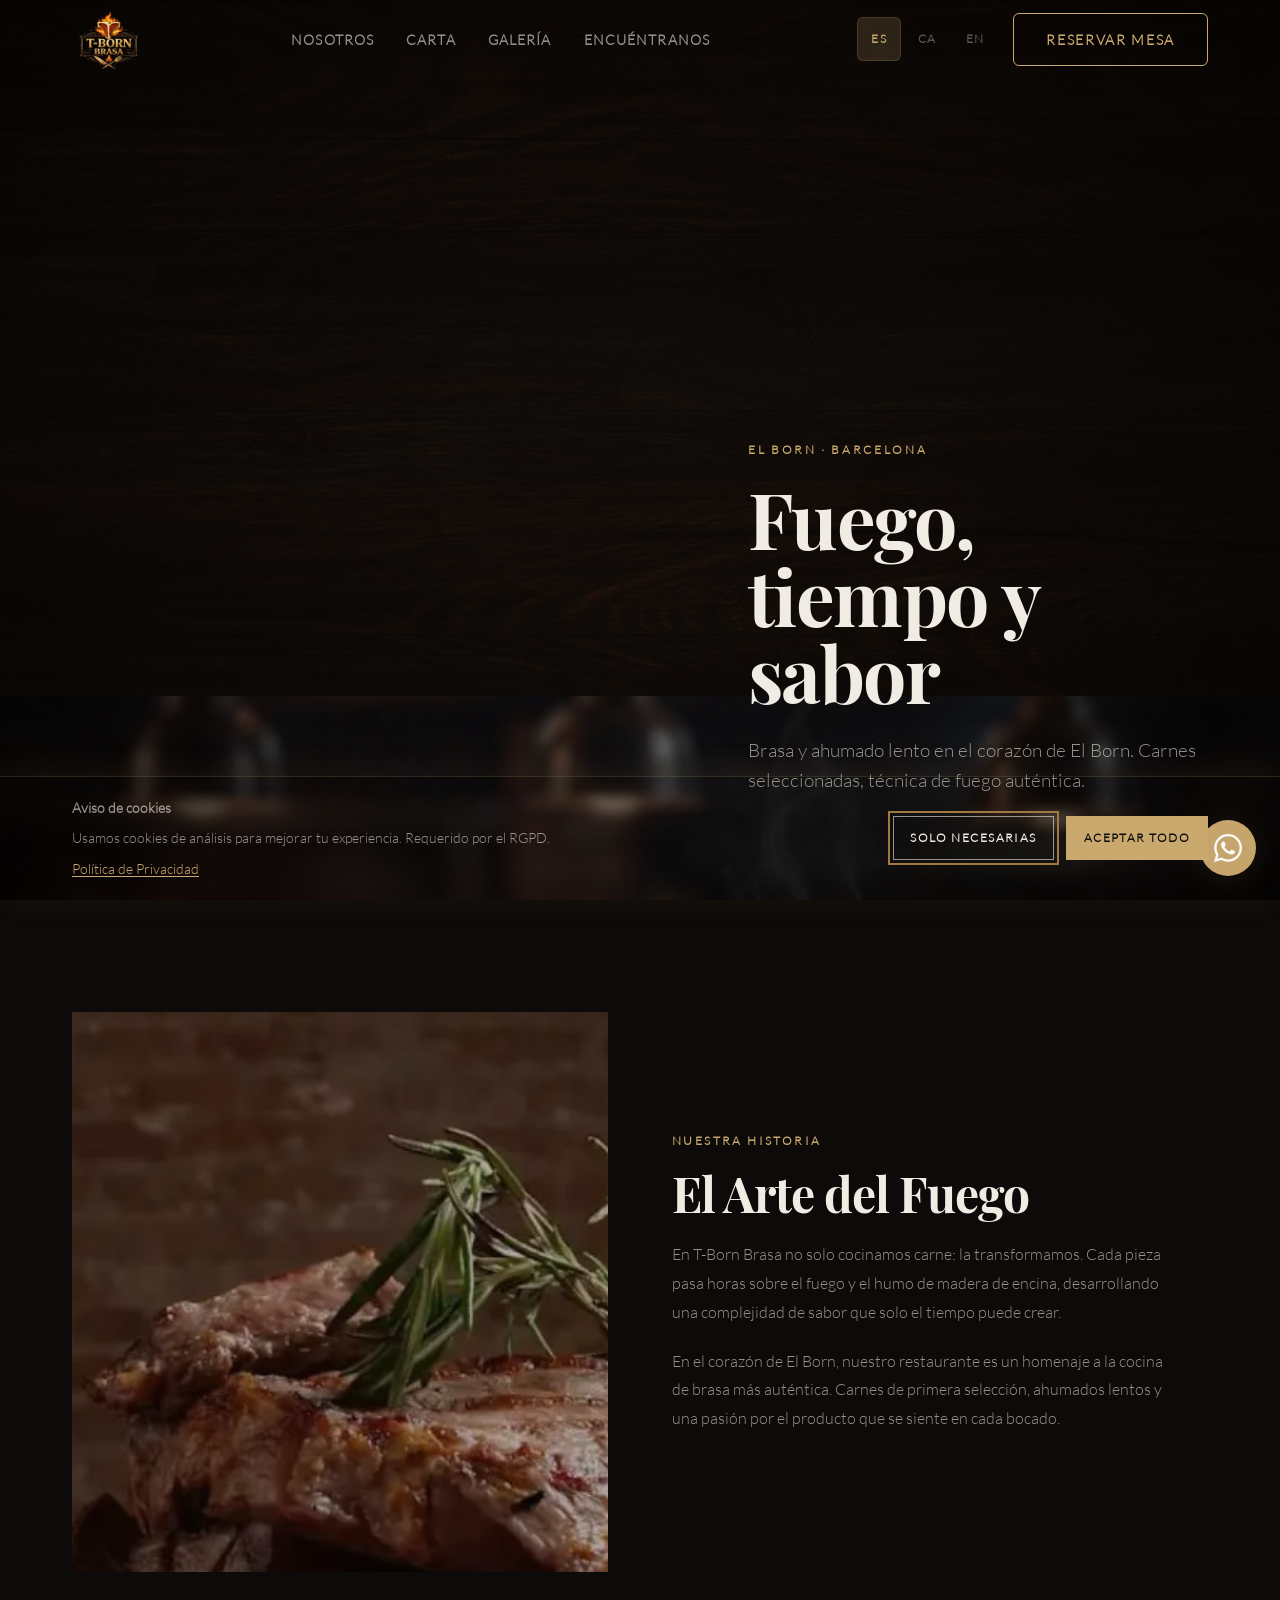
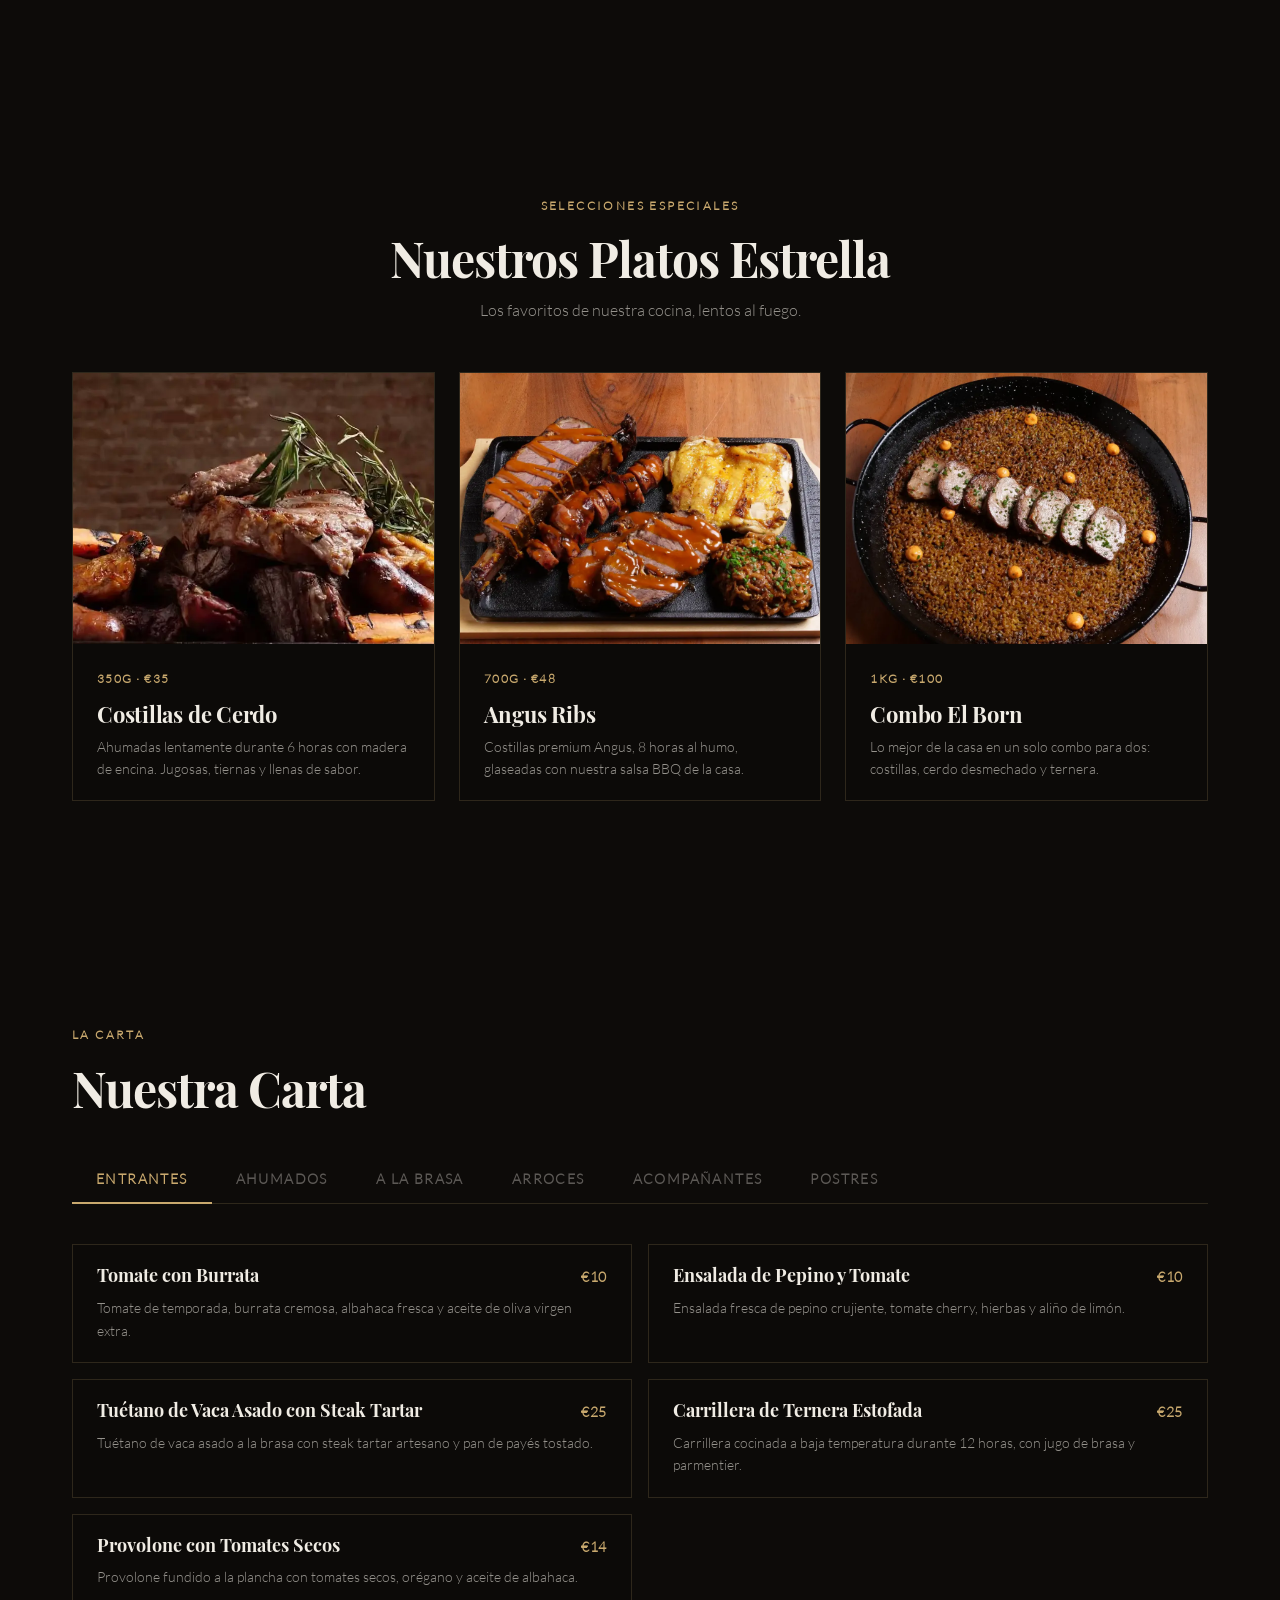
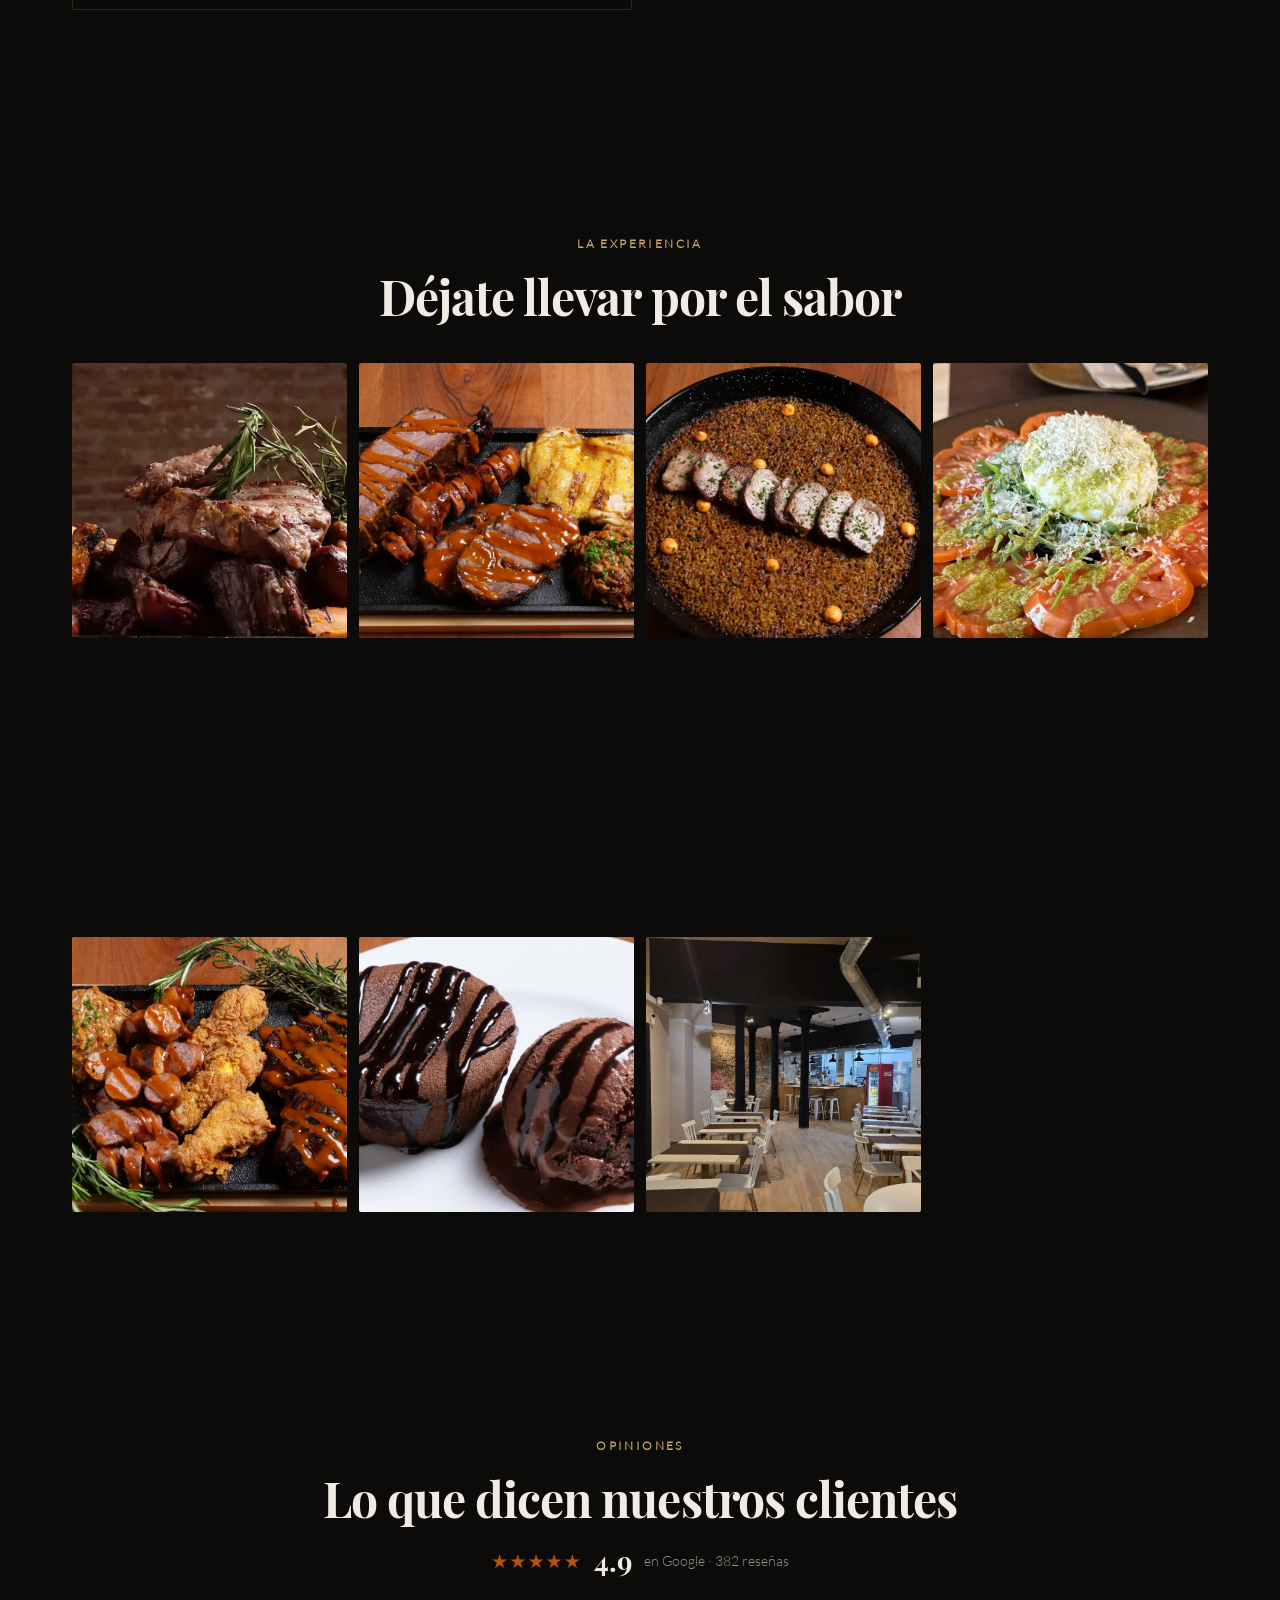
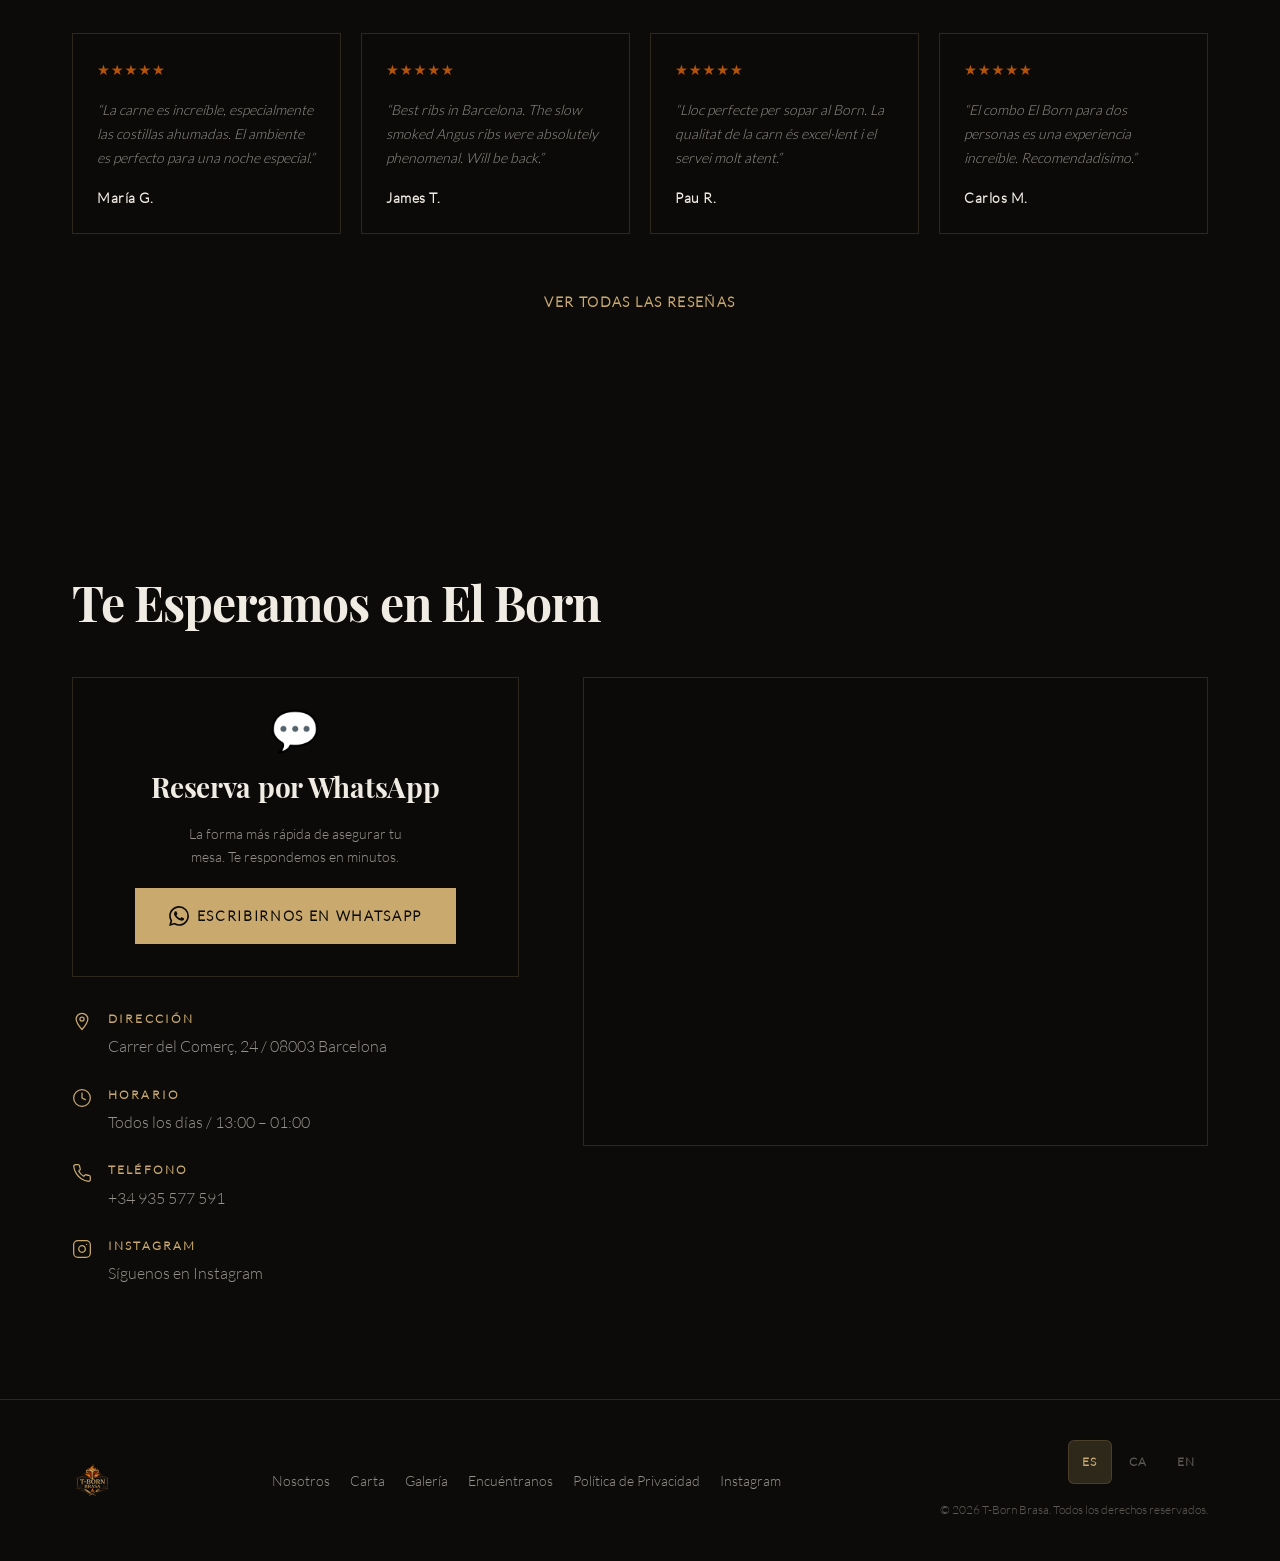
==== index.html @ 0cfdfa9d "fix: remove scroll-hijacking rAF loop" ====
<!DOCTYPE html>
<html lang="es">
<head>
  <meta charset="UTF-8">
  <meta name="viewport" content="width=device-width, initial-scale=1.0">
  <title>T-Born Brasa — Brasa y Ahumado en El Born, Barcelona</title>
  <meta name="description" content="T-Born Brasa: brasa y ahumado lento en el corazón de El Born, Barcelona. Costillas, angus ribs y combos. Todos los días 13:00–01:00.">
  <meta name="theme-color" content="#0d0b09">

  <!-- Open Graph -->
  <meta property="og:type"        content="website">
  <meta property="og:title"       content="T-Born Brasa — Fuego, tiempo y sabor">
  <meta property="og:description" content="Brasa y ahumado lento en el corazón de El Born, Barcelona. Costillas, angus ribs y combos para compartir.">
  <meta property="og:url"         content="https://tborn-brasa.vercel.app">
  <meta property="og:image"       content="https://tborn-brasa.vercel.app/images/og-image.jpg">
  <meta property="og:image:width" content="1200">
  <meta property="og:image:height" content="630">
  <meta property="og:locale"     content="es_ES">
  <meta property="og:site_name"  content="T-Born Brasa">

  <!-- Twitter / X -->
  <meta name="twitter:card"        content="summary_large_image">
  <meta name="twitter:title"       content="T-Born Brasa — Fuego, tiempo y sabor">
  <meta name="twitter:description" content="Brasa y ahumado lento en El Born, Barcelona.">
  <meta name="twitter:image"       content="https://tborn-brasa.vercel.app/images/og-image.jpg">

  <!-- Canonical -->
  <link rel="canonical" href="https://tborn-brasa.vercel.app">

  <!-- Favicon & manifest -->
  <link rel="icon" href="favicon.svg" type="image/svg+xml">
  <link rel="manifest" href="site.webmanifest">

  <!-- Preloads: hero image + both fonts (required per project rules) -->
  <link rel="preload" as="image"
        href="images/Hero1.webp"
        imagesrcset="images/Hero1-mobile.webp 750w, images/Hero1.webp 1920w"
        imagesizes="100vw"
        fetchpriority="high">
  <link rel="preload" as="font" href="fonts/PlayfairDisplay-Bold.woff2" type="font/woff2" crossorigin>
  <link rel="preload" as="font" href="fonts/Lato-Light.woff2" type="font/woff2" crossorigin>

  <!-- CSS -->
  <link rel="stylesheet" href="css/style.css">
  <link rel="stylesheet" href="css/print.css" media="print">

  <!-- No-JS fallback: reveal hidden elements, remove loader -->
  <noscript><style>
    .loader { display: none !important; }
    .reveal, .reveal--fade, .reveal--heading, .reveal--scale { opacity: 1 !important; transform: none !important; transition: none !important; }
    .menu__panel--hidden { display: block !important; }
    .menu__tabs { display: none !important; }
  </style></noscript>

  <!-- Schema.org structured data -->
  <script type="application/ld+json">
  {
    "@context": "https://schema.org",
    "@type": "Restaurant",
    "name": "T-Born Brasa",
    "description": "Brasa y ahumado lento en el corazón de El Born, Barcelona. Costillas, angus ribs y combos.",
    "url": "https://tborn-brasa.vercel.app",
    "telephone": "+34935577591",
    "image": "https://tborn-brasa.vercel.app/images/og-image.jpg",
    "logo": "https://tborn-brasa.vercel.app/images/Logo.webp",
    "priceRange": "€€€",
    "servesCuisine": ["Steakhouse", "Brasa", "BBQ", "Ahumados"],
    "address": {
      "@type": "PostalAddress",
      "streetAddress": "Carrer del Comerç, 24",
      "postalCode": "08003",
      "addressLocality": "Barcelona",
      "addressRegion": "Catalunya",
      "addressCountry": "ES"
    },
    "geo": {
      "@type": "GeoCoordinates",
      "latitude": 41.3840,
      "longitude": 2.1813
    },
    "openingHoursSpecification": [
      {
        "@type": "OpeningHoursSpecification",
        "dayOfWeek": ["Monday","Tuesday","Wednesday","Thursday","Friday","Saturday","Sunday"],
        "opens": "13:00",
        "closes": "01:00"
      }
    ],
    "sameAs": ["https://www.instagram.com/tbornbrasa/"],
    "aggregateRating": {
      "@type": "AggregateRating",
      "ratingValue": "4.9",
      "reviewCount": 382,
      "bestRating": "5",
      "worstRating": "1"
    }
  }
  </script>

  <!-- GA4: add client measurement ID when available -->
</head>

<body>

  <!-- ── LOADING SCREEN ──────────────────────────────────── -->
  <div id="loader" class="loader" aria-hidden="true">
    <span class="loader__brand" data-i18n="loader.text">T-Born Brasa</span>
    <span class="loader__line" aria-hidden="true"></span>
  </div>

  <!-- ── SKIP NAVIGATION ────────────────────────────────── -->
  <a class="skip-nav" href="#main" data-i18n="skip.nav">Ir al contenido</a>

  <!-- ── NAVIGATION ─────────────────────────────────────── -->
  <header id="nav" role="banner">
    <div class="nav__inner container">

      <!-- Logo -->
      <a href="/" class="nav__logo" aria-label="T-Born Brasa — inicio">
        <img src="images/Logo.webp" alt="T-Born Brasa" width="320" height="320" loading="eager">
      </a>

      <!-- Desktop center links -->
      <nav class="nav__links" data-i18n-aria="nav.aria.main" aria-label="Navegación principal">
        <a href="#about"   data-i18n="nav.about">Nosotros</a>
        <a href="#menu"    data-i18n="nav.menu">Carta</a>
        <a href="#gallery" data-i18n="nav.gallery">Galería</a>
        <a href="#find-us" data-i18n="nav.findus">Encuéntranos</a>
      </nav>

      <!-- Right side actions -->
      <div class="nav__actions">
        <!-- Language switcher (desktop) -->
        <div class="nav__lang" role="group" data-i18n-aria="nav.lang.aria" aria-label="Seleccionar idioma">
          <button class="lang-btn" data-lang="es" aria-pressed="true">ES</button>
          <button class="lang-btn" data-lang="ca" aria-pressed="false">CA</button>
          <button class="lang-btn" data-lang="en" aria-pressed="false">EN</button>
        </div>
        <!-- CTA button (desktop) -->
        <a href="#find-us" class="btn btn--outline nav__cta" data-i18n="nav.reserve">Reservar Mesa</a>
        <!-- Hamburger (mobile) -->
        <button
          id="nav-toggle"
          class="nav__toggle"
          aria-expanded="false"
          aria-controls="nav-mobile"
          data-i18n-aria="nav.aria.open"
          aria-label="Abrir menú de navegación">
          <span></span>
          <span></span>
          <span></span>
        </button>
      </div>
    </div>
  </header>

  <!-- Mobile nav overlay -->
  <nav id="nav-mobile"
       class="nav__mobile"
       role="dialog"
       aria-modal="true"
       data-i18n-aria="nav.mobile.aria"
       aria-label="Menú móvil"
       aria-hidden="true">
    <ul>
      <li><a href="#about"   data-i18n="nav.about">Nosotros</a></li>
      <li><a href="#menu"    data-i18n="nav.menu">Carta</a></li>
      <li><a href="#gallery" data-i18n="nav.gallery">Galería</a></li>
      <li><a href="#find-us" data-i18n="nav.findus">Encuéntranos</a></li>
    </ul>
    <a href="#find-us" class="btn btn--outline nav__mobile-cta" data-i18n="nav.reserve">Reservar Mesa</a>
    <!-- Language switcher (mobile) -->
    <div class="nav__lang" role="group" data-i18n-aria="nav.lang.aria" aria-label="Seleccionar idioma">
      <button class="lang-btn" data-lang="es" aria-pressed="true">ES</button>
      <button class="lang-btn" data-lang="ca" aria-pressed="false">CA</button>
      <button class="lang-btn" data-lang="en" aria-pressed="false">EN</button>
    </div>
  </nav>

  <!-- ── MAIN CONTENT ────────────────────────────────────── -->
  <main id="main">

    <!-- h1 sr-only for SEO, visual heading is in hero -->
    <h1 class="sr-only">T-Born Brasa — Brasa y Ahumado en El Born, Barcelona</h1>

    <!-- ════════════════════════════════════════════════════
         HERO
         ════════════════════════════════════════════════════ -->
    <section id="hero" aria-label="Presentación">

      <!-- Background image with parallax -->
      <div class="hero__bg" aria-hidden="true">
        <picture>
          <source media="(max-width: 767px)" srcset="images/Hero1-mobile.webp" type="image/webp">
          <source srcset="images/Hero1.webp" type="image/webp">
          <img
            id="hero-parallax-img"
            src="images/Hero1.jpg"
            alt=""
            width="1920"
            height="1080"
            fetchpriority="high"
            loading="eager">
        </picture>
        <div class="hero__overlay"></div>
      </div>

      <!-- Content -->
      <div class="hero__content">
        <div class="container">
          <div class="hero__inner">
            <p class="hero__eyebrow" data-i18n="hero.eyebrow">El Born &middot; Barcelona</p>
            <h2 class="hero__headline" data-i18n="hero.headline">Fuego, tiempo y sabor</h2>
            <p class="hero__sub" data-i18n="hero.sub">Brasa y ahumado lento en el corazón de El Born. Carnes seleccionadas, técnica de fuego auténtica.</p>
          </div>
        </div>
      </div>
    </section>

    <!-- ════════════════════════════════════════════════════
         ABOUT
         ════════════════════════════════════════════════════ -->
    <section id="about" class="section">
      <div class="container">
        <div class="about__grid">

          <!-- Image (right on desktop, top on mobile) -->
          <div class="about__image-wrap reveal--scale">
            <img
              id="about-parallax-img"
              class="about__image"
              src="images/food1.webp"
              alt="Plato de brasa de T-Born Brasa"
              data-i18n-aria="about.img.alt"
              width="800"
              height="600"
              loading="lazy"
              decoding="async">
          </div>

          <!-- Text (left on desktop) -->
          <div class="about__text">
            <span class="section-label reveal" data-i18n="about.label">Nuestra historia</span>
            <h2 class="reveal--heading" data-i18n="about.heading">El Arte del Fuego</h2>
            <p class="reveal" data-i18n="about.p1">En T-Born Brasa no solo cocinamos carne: la transformamos. Cada pieza pasa horas sobre el fuego y el humo de madera de encina, desarrollando una complejidad de sabor que solo el tiempo puede crear.</p>
            <p class="reveal" data-i18n="about.p2">En el corazón de El Born, nuestro restaurante es un homenaje a la cocina de brasa más auténtica. Carnes de primera selección, ahumados lentos y una pasión por el producto que se siente en cada bocado.</p>
          </div>

        </div>
      </div>
    </section>

    <!-- ════════════════════════════════════════════════════
         SIGNATURE SELECTIONS
         ════════════════════════════════════════════════════ -->
    <section id="selections" class="section section--alt">
      <div class="container">
        <div class="section-header">
          <span class="section-label reveal" data-i18n="selections.label">Selecciones especiales</span>
          <h2 class="reveal--heading" data-i18n="selections.heading">Nuestros Platos Estrella</h2>
          <p class="reveal" data-i18n="selections.sub">Los favoritos de nuestra cocina, lentos al fuego.</p>
        </div>

        <div class="selections__grid stagger-group">

          <!-- Card 1: Costillas de Cerdo -->
          <article class="selection-card reveal">
            <div class="selection-card__img-wrap">
              <img
                class="selection-card__img"
                src="images/food1.webp"
                alt="Costillas de cerdo ahumadas de T-Born Brasa"
                data-i18n-aria="sel.card1.alt"
                width="600"
                height="450"
                loading="lazy"
                decoding="async">
            </div>
            <div class="selection-card__body">
              <span class="selection-card__badge" data-i18n="sel.card1.badge">350g &middot; €35</span>
              <h3 class="selection-card__name" data-i18n="sel.card1.name">Costillas de Cerdo</h3>
              <p class="selection-card__desc" data-i18n="sel.card1.desc">Ahumadas lentamente durante 6 horas con madera de encina. Jugosas, tiernas y llenas de sabor.</p>
            </div>
          </article>

          <!-- Card 2: Angus Ribs -->
          <article class="selection-card reveal">
            <div class="selection-card__img-wrap">
              <img
                class="selection-card__img"
                src="images/food2.webp"
                alt="Costillas Angus ahumadas de T-Born Brasa"
                data-i18n-aria="sel.card2.alt"
                width="600"
                height="450"
                loading="lazy"
                decoding="async">
            </div>
            <div class="selection-card__body">
              <span class="selection-card__badge" data-i18n="sel.card2.badge">700g &middot; €48</span>
              <h3 class="selection-card__name" data-i18n="sel.card2.name">Angus Ribs</h3>
              <p class="selection-card__desc" data-i18n="sel.card2.desc">Costillas premium Angus, 8 horas al humo, glaseadas con nuestra salsa BBQ de la casa.</p>
            </div>
          </article>

          <!-- Card 3: Combo El Born -->
          <article class="selection-card reveal">
            <div class="selection-card__img-wrap">
              <img
                class="selection-card__img"
                src="images/food3.webp"
                alt="Combo El Born de T-Born Brasa"
                data-i18n-aria="sel.card3.alt"
                width="600"
                height="450"
                loading="lazy"
                decoding="async">
            </div>
            <div class="selection-card__body">
              <span class="selection-card__badge" data-i18n="sel.card3.badge">1kg &middot; €100</span>
              <h3 class="selection-card__name" data-i18n="sel.card3.name">Combo El Born</h3>
              <p class="selection-card__desc" data-i18n="sel.card3.desc">Lo mejor de la casa en un solo combo para dos: costillas, cerdo desmechado y ternera.</p>
            </div>
          </article>

        </div><!-- /.stagger-group -->
      </div>
    </section>

    <!-- ════════════════════════════════════════════════════
         MENU
         ════════════════════════════════════════════════════ -->
    <section id="menu" class="section">
      <div class="container">

        <div class="section-header">
          <span class="section-label reveal" data-i18n="menu.label">La Carta</span>
          <h2 class="reveal--heading" data-i18n="menu.heading">Nuestra Carta</h2>
        </div>

        <!-- Tab list -->
        <div class="menu__tabs" role="tablist" data-i18n-aria="menu.aria.tabs" aria-label="Categorías del menú">

          <button class="menu__tab menu__tab--active"
                  role="tab"
                  id="tab-entradas"
                  aria-controls="panel-entradas"
                  aria-selected="true"
                  data-i18n="menu.tab.entradas">Entrantes</button>

          <button class="menu__tab"
                  role="tab"
                  id="tab-smoked"
                  aria-controls="panel-smoked"
                  aria-selected="false"
                  tabindex="-1"
                  data-i18n="menu.tab.smoked">Ahumados</button>

          <button class="menu__tab"
                  role="tab"
                  id="tab-brasa"
                  aria-controls="panel-brasa"
                  aria-selected="false"
                  tabindex="-1"
                  data-i18n="menu.tab.brasa">A la Brasa</button>

          <button class="menu__tab"
                  role="tab"
                  id="tab-arroces"
                  aria-controls="panel-arroces"
                  aria-selected="false"
                  tabindex="-1"
                  data-i18n="menu.tab.arroces">Arroces</button>

          <button class="menu__tab"
                  role="tab"
                  id="tab-acomp"
                  aria-controls="panel-acomp"
                  aria-selected="false"
                  tabindex="-1"
                  data-i18n="menu.tab.acomp">Acompañantes</button>

          <button class="menu__tab"
                  role="tab"
                  id="tab-postres"
                  aria-controls="panel-postres"
                  aria-selected="false"
                  tabindex="-1"
                  data-i18n="menu.tab.postres">Postres</button>

        </div><!-- /tablist -->

        <!-- PANEL: Entrantes -->
        <div id="panel-entradas" role="tabpanel" aria-labelledby="tab-entradas">
          <div class="menu__grid stagger-group">

            <div class="menu-item reveal">
              <div class="menu-item__header">
                <h4 class="menu-item__name" data-i18n="menu.ent1.name">Tomate con Burrata</h4>
                <span class="menu-item__price">€10</span>
              </div>
              <p class="menu-item__desc" data-i18n="menu.ent1.desc">Tomate de temporada, burrata cremosa, albahaca fresca y aceite de oliva virgen extra.</p>
            </div>

            <div class="menu-item reveal">
              <div class="menu-item__header">
                <h4 class="menu-item__name" data-i18n="menu.ent2.name">Ensalada de Pepino y Tomate</h4>
                <span class="menu-item__price">€10</span>
              </div>
              <p class="menu-item__desc" data-i18n="menu.ent2.desc">Ensalada fresca de pepino crujiente, tomate cherry, hierbas y aliño de limón.</p>
            </div>

            <div class="menu-item reveal">
              <div class="menu-item__header">
                <h4 class="menu-item__name" data-i18n="menu.ent3.name">Tuétano de Vaca Asado con Steak Tartar</h4>
                <span class="menu-item__price">€25</span>
              </div>
              <p class="menu-item__desc" data-i18n="menu.ent3.desc">Tuétano de vaca asado a la brasa con steak tartar artesano y pan de payés tostado.</p>
            </div>

            <div class="menu-item reveal">
              <div class="menu-item__header">
                <h4 class="menu-item__name" data-i18n="menu.ent4.name">Carrillera de Ternera Estofada</h4>
                <span class="menu-item__price">€25</span>
              </div>
              <p class="menu-item__desc" data-i18n="menu.ent4.desc">Carrillera cocinada a baja temperatura durante 12 horas, con jugo de brasa y parmentier.</p>
            </div>

            <div class="menu-item reveal">
              <div class="menu-item__header">
                <h4 class="menu-item__name" data-i18n="menu.ent5.name">Provolone con Tomates Secos</h4>
                <span class="menu-item__price">€14</span>
              </div>
              <p class="menu-item__desc" data-i18n="menu.ent5.desc">Provolone fundido a la plancha con tomates secos, orégano y aceite de albahaca.</p>
            </div>

          </div>
        </div>

        <!-- PANEL: Ahumados -->
        <div id="panel-smoked" role="tabpanel" aria-labelledby="tab-smoked" class="menu__panel--hidden">
          <div class="menu__grid stagger-group">

            <div class="menu-item reveal">
              <div class="menu-item__header">
                <h4 class="menu-item__name" data-i18n="menu.smk1.name">Costillas de Cerdo (350g)</h4>
                <span class="menu-item__price">€35</span>
              </div>
              <p class="menu-item__desc" data-i18n="menu.smk1.desc">Ahumadas lentamente 6 horas con madera de encina. Jugosas y tiernas.</p>
            </div>

            <div class="menu-item reveal">
              <div class="menu-item__header">
                <h4 class="menu-item__name" data-i18n="menu.smk2.name">Costillas Angus (700g)</h4>
                <span class="menu-item__price">€48</span>
              </div>
              <p class="menu-item__desc" data-i18n="menu.smk2.desc">Costillas premium Angus, 8 horas al humo, glaseadas con salsa BBQ de la casa.</p>
            </div>

            <div class="menu-item reveal">
              <div class="menu-item__header">
                <h4 class="menu-item__name" data-i18n="menu.smk3.name">Ternera Desmechada (200g)</h4>
                <span class="menu-item__price">€24</span>
              </div>
              <p class="menu-item__desc" data-i18n="menu.smk3.desc">Ternera ahumada y desmechada a mano, servida con pan de payés tostado.</p>
            </div>

            <div class="menu-item reveal">
              <div class="menu-item__header">
                <h4 class="menu-item__name" data-i18n="menu.smk4.name">Cerdo Desmechado (400g)</h4>
                <span class="menu-item__price">€18</span>
              </div>
              <p class="menu-item__desc" data-i18n="menu.smk4.desc">Paleta de cerdo ahumada lentamente, suculenta y tierna.</p>
            </div>

            <div class="menu-item reveal">
              <div class="menu-item__header">
                <h4 class="menu-item__name" data-i18n="menu.smk5.name">Combo Especial &ldquo;El Born&rdquo;</h4>
                <span class="menu-item__price">€100</span>
              </div>
              <p class="menu-item__desc" data-i18n="menu.smk5.desc">Costillas de cerdo, cerdo desmechado y ternera. 1kg para 2 personas.</p>
            </div>

            <div class="menu-item reveal">
              <div class="menu-item__header">
                <h4 class="menu-item__name" data-i18n="menu.smk6.name">Combo Premium &ldquo;La Ciutat Vella&rdquo;</h4>
                <span class="menu-item__price">€140</span>
              </div>
              <p class="menu-item__desc" data-i18n="menu.smk6.desc">Selección premium con costillas Angus, ternera desmechada y más. Para 2&ndash;3 personas.</p>
            </div>

          </div>
        </div>

        <!-- PANEL: A la Brasa -->
        <div id="panel-brasa" role="tabpanel" aria-labelledby="tab-brasa" class="menu__panel--hidden">
          <div class="menu__grid stagger-group">

            <div class="menu-item reveal">
              <div class="menu-item__header">
                <h4 class="menu-item__name" data-i18n="menu.brs1.name">Costilla de Ternera (350g)</h4>
                <span class="menu-item__price">€26</span>
              </div>
              <p class="menu-item__desc" data-i18n="menu.brs1.desc">Costilla de ternera a la brasa, punto jugoso y sabor intenso.</p>
            </div>

            <div class="menu-item reveal">
              <div class="menu-item__header">
                <h4 class="menu-item__name" data-i18n="menu.brs2.name">Falda de Ternera (350g)</h4>
                <span class="menu-item__price">€26</span>
              </div>
              <p class="menu-item__desc" data-i18n="menu.brs2.desc">Corte sabroso, marinado y asado a fuego vivo sobre la brasa.</p>
            </div>

            <div class="menu-item reveal">
              <div class="menu-item__header">
                <h4 class="menu-item__name" data-i18n="menu.brs3.name">Vacío (350g)</h4>
                <span class="menu-item__price">€26</span>
              </div>
              <p class="menu-item__desc" data-i18n="menu.brs3.desc">El corte argentino por excelencia: tierno, sabroso y con carácter.</p>
            </div>

            <div class="menu-item reveal">
              <div class="menu-item__header">
                <h4 class="menu-item__name" data-i18n="menu.brs4.name">Tri-Tip (350g)</h4>
                <span class="menu-item__price">€35</span>
              </div>
              <p class="menu-item__desc" data-i18n="menu.brs4.desc">Corte americano de lomo bajo, jugoso y muy sabroso a la brasa.</p>
            </div>

            <div class="menu-item reveal">
              <div class="menu-item__header">
                <h4 class="menu-item__name" data-i18n="menu.brs5.name">Solomillo (350g)</h4>
                <span class="menu-item__price">€38</span>
              </div>
              <p class="menu-item__desc" data-i18n="menu.brs5.desc">El corte más tierno de la ternera. Perfección a la brasa.</p>
            </div>

            <div class="menu-item reveal">
              <div class="menu-item__header">
                <h4 class="menu-item__name" data-i18n="menu.brs6.name">Entrecot (350g)</h4>
                <span class="menu-item__price">€38</span>
              </div>
              <p class="menu-item__desc" data-i18n="menu.brs6.desc">Veteado perfecto para una experiencia intensa y rica en boca.</p>
            </div>

          </div>
        </div>

        <!-- PANEL: Arroces -->
        <div id="panel-arroces" role="tabpanel" aria-labelledby="tab-arroces" class="menu__panel--hidden">
          <div class="menu__grid stagger-group">

            <div class="menu-item reveal">
              <div class="menu-item__header">
                <h4 class="menu-item__name" data-i18n="menu.arr1.name">Paella de Solomillo</h4>
                <span class="menu-item__price">€60</span>
              </div>
              <p class="menu-item__desc" data-i18n="menu.arr1.desc">Arroz meloso con solomillo de ternera braseado. Para 2 personas.</p>
            </div>

            <div class="menu-item reveal">
              <div class="menu-item__header">
                <h4 class="menu-item__name" data-i18n="menu.arr2.name">Paella de Pollo Asado</h4>
                <span class="menu-item__price">1p €29 / 2p €54 / 3p €81</span>
              </div>
              <p class="menu-item__desc" data-i18n="menu.arr2.desc">Arroz con pollo asado a la brasa y caldo de primera.</p>
            </div>

            <div class="menu-item reveal">
              <div class="menu-item__header">
                <h4 class="menu-item__name" data-i18n="menu.arr3.name">Paella de Paletilla de Cerdo Ibérico</h4>
                <span class="menu-item__price">1p €31 / 2p €56 / 3p €84</span>
              </div>
              <p class="menu-item__desc" data-i18n="menu.arr3.desc">Arroz con paletilla ibérica ahumada y matices de brasa.</p>
            </div>

          </div>
        </div>

        <!-- PANEL: Acompañantes -->
        <div id="panel-acomp" role="tabpanel" aria-labelledby="tab-acomp" class="menu__panel--hidden">
          <div class="menu__grid stagger-group">

            <div class="menu-item reveal">
              <div class="menu-item__header">
                <h4 class="menu-item__name" data-i18n="menu.acp1.name">Arroz Blanco</h4>
                <span class="menu-item__price">€6</span>
              </div>
              <p class="menu-item__desc" data-i18n="menu.acp1.desc">Para acompañar todos nuestros platos.</p>
            </div>

            <div class="menu-item reveal">
              <div class="menu-item__header">
                <h4 class="menu-item__name" data-i18n="menu.acp2.name">Patatas Fritas</h4>
                <span class="menu-item__price">€6</span>
              </div>
              <p class="menu-item__desc" data-i18n="menu.acp2.desc">Caseras, crujientes y doradas.</p>
            </div>

            <div class="menu-item reveal">
              <div class="menu-item__header">
                <h4 class="menu-item__name" data-i18n="menu.acp3.name">Verduras a la Brasa</h4>
                <span class="menu-item__price">€6</span>
              </div>
              <p class="menu-item__desc" data-i18n="menu.acp3.desc">Selección de verduras de temporada a la brasa.</p>
            </div>

            <div class="menu-item reveal">
              <div class="menu-item__header">
                <h4 class="menu-item__name" data-i18n="menu.acp4.name">Pan de Payés</h4>
                <span class="menu-item__price">€6</span>
              </div>
              <p class="menu-item__desc" data-i18n="menu.acp4.desc">Pan artesano con aceite virgen y tomate de temporada.</p>
            </div>

          </div>
        </div>

        <!-- PANEL: Postres -->
        <div id="panel-postres" role="tabpanel" aria-labelledby="tab-postres" class="menu__panel--hidden">
          <div class="menu__grid stagger-group">

            <div class="menu-item reveal">
              <div class="menu-item__header">
                <h4 class="menu-item__name" data-i18n="menu.pos1.name">Tarta de Queso Casera</h4>
                <span class="menu-item__price">€12</span>
              </div>
              <p class="menu-item__desc" data-i18n="menu.pos1.desc">Receta de la casa, cremosa, suave y con base crujiente.</p>
            </div>

            <div class="menu-item reveal">
              <div class="menu-item__header">
                <h4 class="menu-item__name" data-i18n="menu.pos2.name">Coulant con Helado</h4>
                <span class="menu-item__price">€12</span>
              </div>
              <p class="menu-item__desc" data-i18n="menu.pos2.desc">Coulant de chocolate negro con interior fundente y helado de vainilla.</p>
            </div>

            <div class="menu-item reveal">
              <div class="menu-item__header">
                <h4 class="menu-item__name" data-i18n="menu.pos3.name">Helado (2 bolas)</h4>
                <span class="menu-item__price">€9</span>
              </div>
              <p class="menu-item__desc" data-i18n="menu.pos3.desc">Selección del día. Pregunta a tu camarero.</p>
            </div>

            <div class="menu-item reveal">
              <div class="menu-item__header">
                <h4 class="menu-item__name" data-i18n="menu.pos4.name">Tarta de Chocolate</h4>
                <span class="menu-item__price">€12</span>
              </div>
              <p class="menu-item__desc" data-i18n="menu.pos4.desc">Intensa y cremosa, con ganache de chocolate negro.</p>
            </div>

            <div class="menu-item reveal">
              <div class="menu-item__header">
                <h4 class="menu-item__name" data-i18n="menu.pos5.name">Red Velvet</h4>
                <span class="menu-item__price">€13</span>
              </div>
              <p class="menu-item__desc" data-i18n="menu.pos5.desc">Con frosting de queso crema y cobertura de cacao.</p>
            </div>

          </div>
        </div>

      </div>
    </section>

    <!-- ════════════════════════════════════════════════════
         GALLERY
         ════════════════════════════════════════════════════ -->
    <section id="gallery" class="section section--alt">
      <div class="container">

        <div class="section-header">
          <span class="section-label reveal" data-i18n="gallery.label">La Experiencia</span>
          <h2 class="reveal--heading" data-i18n="gallery.heading">Déjate llevar por el sabor</h2>
        </div>

        <div class="gallery__grid">

          <div class="gallery__item reveal" style="transition-delay:0.00s">
            <img src="images/food1.webp" alt="Brasa de T-Born Brasa" width="600" height="600" loading="lazy" decoding="async">
          </div>

          <div class="gallery__item reveal" style="transition-delay:0.05s">
            <img src="images/food2.webp" alt="Costillas ahumadas T-Born Brasa" width="600" height="600" loading="lazy" decoding="async">
          </div>

          <div class="gallery__item reveal" style="transition-delay:0.10s">
            <img src="images/food3.webp" alt="Plato de brasa T-Born Brasa" width="600" height="600" loading="lazy" decoding="async">
          </div>

          <div class="gallery__item reveal" style="transition-delay:0.15s">
            <img src="images/food4.webp" alt="Angus ribs T-Born Brasa" width="600" height="600" loading="lazy" decoding="async">
          </div>

          <div class="gallery__item reveal" style="transition-delay:0.20s">
            <img src="images/food5.webp" alt="Combo El Born T-Born Brasa" width="600" height="600" loading="lazy" decoding="async">
          </div>

          <div class="gallery__item reveal" style="transition-delay:0.25s">
            <img src="images/food6.webp" alt="Detalle de brasa T-Born Brasa" width="600" height="600" loading="lazy" decoding="async">
          </div>

          <div class="gallery__item reveal" style="transition-delay:0.30s">
            <img src="images/food7.webp" alt="Carne a la brasa T-Born Brasa" width="600" height="600" loading="lazy" decoding="async">
          </div>

          <div class="gallery__item reveal" style="transition-delay:0.35s">
            <img src="images/food8.webp" alt="Selección de carnes T-Born Brasa" width="600" height="600" loading="lazy" decoding="async">
          </div>

          <div class="gallery__item reveal" style="transition-delay:0.40s">
            <img src="images/food9.webp" alt="Brasa lenta T-Born Brasa" width="600" height="600" loading="lazy" decoding="async">
          </div>

          <div class="gallery__item reveal" style="transition-delay:0.45s">
            <img src="images/dessert1.webp" alt="Postre de T-Born Brasa" width="600" height="600" loading="lazy" decoding="async">
          </div>

          <div class="gallery__item reveal" style="transition-delay:0.50s">
            <img src="images/interior1.webp" alt="Interior del restaurante T-Born Brasa" width="600" height="600" loading="lazy" decoding="async">
          </div>

        </div><!-- /.gallery__grid -->


      </div>
    </section>

    <!-- ════════════════════════════════════════════════════
         REVIEWS
         ════════════════════════════════════════════════════ -->
    <section id="reviews" class="section">
      <div class="container">
        <div class="section-header">
          <span class="section-label reveal" data-i18n="reviews.label">Opiniones</span>
          <h2 class="reveal--heading" data-i18n="reviews.heading">Lo que dicen nuestros clientes</h2>
          <div class="reviews__overall reveal">
            <span class="reviews__stars" role="img" data-i18n-aria="reviews.stars.aria" aria-label="4.9 de 5 estrellas">★★★★★</span>
            <span class="reviews__score">4.9</span>
            <span class="reviews__count" data-i18n="reviews.overall">en Google &middot; 382 reseñas</span>
          </div>
        </div>

        <div class="reviews__grid stagger-group">

          <article class="review-card reveal">
            <div class="review-card__stars" role="img" aria-label="5 estrellas">★★★★★</div>
            <p class="review-card__text">La carne es increíble, especialmente las costillas ahumadas. El ambiente es perfecto para una noche especial.</p>
            <p class="review-card__author">María G.</p>
          </article>

          <article class="review-card reveal">
            <div class="review-card__stars" role="img" aria-label="5 stars">★★★★★</div>
            <p class="review-card__text">Best ribs in Barcelona. The slow smoked Angus ribs were absolutely phenomenal. Will be back.</p>
            <p class="review-card__author">James T.</p>
          </article>

          <article class="review-card reveal">
            <div class="review-card__stars" role="img" aria-label="5 estrelles">★★★★★</div>
            <p class="review-card__text">Lloc perfecte per sopar al Born. La qualitat de la carn és excel·lent i el servei molt atent.</p>
            <p class="review-card__author">Pau R.</p>
          </article>

          <article class="review-card reveal">
            <div class="review-card__stars" role="img" aria-label="5 estrellas">★★★★★</div>
            <p class="review-card__text">El combo El Born para dos personas es una experiencia increíble. Recomendadísimo.</p>
            <p class="review-card__author">Carlos M.</p>
          </article>

        </div><!-- /.stagger-group -->

        <div class="reviews__more">
          <a href="https://www.google.com/maps/place/T-Born+Brasa/@41.3886571,2.1814383,17z/data=!4m16!1m7!3m6!1s0x12a4a39956c22ce5:0x91fa9131b8637d22!2sT-Born+Brasa!8m2!3d41.3886319!4d2.1812486!16s%2Fg%2F11n9w5b_xj!3m7!1s0x12a4a39956c22ce5:0x91fa9131b8637d22!8m2!3d41.3886319!4d2.1812486!9m1!1b1!16s%2Fg%2F11n9w5b_xj?authuser=0&entry=ttu&g_ep=EgoyMDI2MDYwMS4wIKXMDSoASAFQAw%3D%3D"
             class="about__cta reveal"
             target="_blank"
             rel="noopener noreferrer"
             data-i18n="reviews.google">Ver todas las reseñas</a>
        </div>
      </div>
    </section>

    <!-- ════════════════════════════════════════════════════
         FIND US
         ════════════════════════════════════════════════════ -->
    <section id="find-us" class="section section--alt">
      <div class="container">

        <div class="section-header">
          <span class="section-label reveal" data-i18n="findus.label">Encuéntranos</span>
          <h2 class="reveal--heading" data-i18n="findus.heading">Te Esperamos en El Born</h2>
        </div>

        <div class="findus__grid">

          <!-- Left: WhatsApp card + info -->
          <div>
            <!-- WhatsApp CTA card (primary reservation method) -->
            <div class="wa-card reveal">
              <div class="wa-card__icon" aria-hidden="true">💬</div>
              <h3 class="wa-card__heading" data-i18n="findus.wa.heading">Reserva por WhatsApp</h3>
              <p class="wa-card__desc" data-i18n="findus.wa.desc">La forma más rápida de asegurar tu mesa. Te respondemos en minutos.</p>
              <a
                href="https://wa.me/34935577591?text=Hola%2C%20me%20gustar%C3%ADa%20reservar%20una%20mesa%20en%20T-Born%20Brasa."
                class="btn btn--wa whatsapp-link"
                data-phone="+34935577591"
                target="_blank"
                rel="noopener noreferrer"
                title="Reserva por WhatsApp"
                data-i18n-title="whatsapp.tooltip">
                <svg width="20" height="20" viewBox="0 0 24 24" fill="currentColor" aria-hidden="true"><path d="M17.472 14.382c-.297-.149-1.758-.867-2.03-.967-.273-.099-.471-.148-.67.15-.197.297-.767.966-.94 1.164-.173.199-.347.223-.644.075-.297-.15-1.255-.463-2.39-1.475-.883-.788-1.48-1.761-1.653-2.059-.173-.297-.018-.458.13-.606.134-.133.298-.347.446-.52.149-.174.198-.298.298-.497.099-.198.05-.371-.025-.52-.075-.149-.669-1.612-.916-2.207-.242-.579-.487-.5-.669-.51-.173-.008-.371-.01-.57-.01-.198 0-.52.074-.792.372-.272.297-1.04 1.016-1.04 2.479 0 1.462 1.065 2.875 1.213 3.074.149.198 2.096 3.2 5.077 4.487.709.306 1.262.489 1.694.625.712.227 1.36.195 1.871.118.571-.085 1.758-.719 2.006-1.413.248-.694.248-1.289.173-1.413-.074-.124-.272-.198-.57-.347m-5.421 7.403h-.004a9.87 9.87 0 01-5.031-1.378l-.361-.214-3.741.982.998-3.648-.235-.374a9.86 9.86 0 01-1.51-5.26c.001-5.45 4.436-9.884 9.888-9.884 2.64 0 5.122 1.03 6.988 2.898a9.825 9.825 0 012.893 6.994c-.003 5.45-4.437 9.884-9.885 9.884m8.413-18.297A11.815 11.815 0 0012.05 0C5.495 0 .16 5.335.157 11.892c0 2.096.547 4.142 1.588 5.945L.057 24l6.305-1.654a11.882 11.882 0 005.683 1.448h.005c6.554 0 11.89-5.335 11.893-11.893a11.821 11.821 0 00-3.48-8.413z"/></svg>
                <span data-i18n="findus.wa.cta">Escribirnos en WhatsApp</span>
              </a>
            </div>

            <!-- Info rows -->
            <div class="findus__rows">

              <div class="findus__row reveal">
                <span class="findus__row-icon" aria-hidden="true">
                  <svg width="20" height="20" viewBox="0 0 24 24" fill="none" stroke="currentColor" stroke-width="1.5" stroke-linecap="round" stroke-linejoin="round"><path d="M12 21C12 21 5 13.5 5 8.5A7 7 0 0 1 19 8.5C19 13.5 12 21 12 21z"/><circle cx="12" cy="8.5" r="2.5"/></svg>
                </span>
                <div class="findus__row-content">
                  <span class="findus__row-label" data-i18n="findus.row.location">DIRECCIÓN</span>
                  <span class="findus__row-value">Carrer del Comerç, 24 / 08003 Barcelona</span>
                </div>
              </div>

              <div class="findus__row reveal">
                <span class="findus__row-icon" aria-hidden="true">
                  <svg width="20" height="20" viewBox="0 0 24 24" fill="none" stroke="currentColor" stroke-width="1.5" stroke-linecap="round" stroke-linejoin="round"><circle cx="12" cy="12" r="10"/><polyline points="12 6 12 12 16 14"/></svg>
                </span>
                <div class="findus__row-content">
                  <span class="findus__row-label" data-i18n="findus.row.hours">HORARIO</span>
                  <span class="findus__row-value">
                    <span data-i18n="findus.hours.everyday">Todos los días</span> /
                    <span data-i18n="findus.hours.range">13:00 &ndash; 01:00</span>
                  </span>
                </div>
              </div>

              <div class="findus__row reveal">
                <span class="findus__row-icon" aria-hidden="true">
                  <svg width="20" height="20" viewBox="0 0 24 24" fill="none" stroke="currentColor" stroke-width="1.5" stroke-linecap="round" stroke-linejoin="round"><path d="M22 16.92v3a2 2 0 0 1-2.18 2 19.79 19.79 0 0 1-8.63-3.07 19.5 19.5 0 0 1-6-6 19.79 19.79 0 0 1-3.07-8.67A2 2 0 0 1 4.11 2h3a2 2 0 0 1 2 1.72c.127.96.361 1.903.7 2.81a2 2 0 0 1-.45 2.11L8.09 9.91a16 16 0 0 0 6 6l1.27-1.27a2 2 0 0 1 2.11-.45c.907.339 1.85.573 2.81.7A2 2 0 0 1 22 16.92z"/></svg>
                </span>
                <div class="findus__row-content">
                  <span class="findus__row-label" data-i18n="findus.row.phone">TELÉFONO</span>
                  <span class="findus__row-value">
                    <a href="tel:+34935577591" data-i18n-aria="findus.phone.aria" aria-label="Llamar a T-Born Brasa">+34 935 577 591</a>
                  </span>
                </div>
              </div>

              <div class="findus__row reveal">
                <span class="findus__row-icon" aria-hidden="true">
                  <svg width="20" height="20" viewBox="0 0 24 24" fill="none" stroke="currentColor" stroke-width="1.5" stroke-linecap="round" stroke-linejoin="round"><rect x="2" y="2" width="20" height="20" rx="5" ry="5"/><path d="M16 11.37A4 4 0 1 1 12.63 8 4 4 0 0 1 16 11.37z"/><line x1="17.5" y1="6.5" x2="17.51" y2="6.5"/></svg>
                </span>
                <div class="findus__row-content">
                  <span class="findus__row-label" data-i18n="findus.row.instagram">INSTAGRAM</span>
                  <span class="findus__row-value">
                    <a href="https://www.instagram.com/tbornbrasa/" target="_blank" rel="noopener noreferrer" data-i18n="findus.instagram">Síguenos en Instagram</a>
                  </span>
                </div>
              </div>

            </div>
          </div>

          <!-- Right: Map -->
          <div class="findus__map reveal--scale">
            <iframe
              src="https://www.google.com/maps/embed?pb=!1m18!1m12!1m3!1d2993.8!2d2.1786!3d41.3886!2m3!1f0!2f0!3f0!3m2!1i1024!2i768!4f13.1!3m3!1m2!1s0x12a4a39956c22ce5%3A0x91fa9131b8637d22!2sT-Born%20Brasa!5e0!3m2!1ses!2ses!4v1&iwloc=B"
              width="600"
              height="450"
              style="border:0;"
              allowfullscreen=""
              loading="lazy"
              referrerpolicy="no-referrer-when-downgrade"
              sandbox="allow-scripts allow-same-origin allow-popups"
              title="Mapa de ubicación de T-Born Brasa"
              data-i18n-aria="findus.map.aria"
              aria-label="Mapa de ubicación de T-Born Brasa en Google Maps, Carrer del Comerç 24, Barcelona">
            </iframe>
          </div>

        </div>
      </div>
    </section>

  </main>

  <!-- ── FOOTER ──────────────────────────────────────────── -->
  <footer class="footer">
    <div class="container">
      <div class="footer__inner">

        <!-- Logo -->
        <a href="/" class="footer__logo" aria-label="T-Born Brasa — inicio">
          <img src="images/Logo.webp" alt="T-Born Brasa" width="320" height="320" loading="lazy" decoding="async">
        </a>

        <!-- Nav links -->
        <nav class="footer__nav" data-i18n-aria="footer.nav.aria" aria-label="Navegación del pie de página">
          <a href="#about"   data-i18n="nav.about">Nosotros</a>
          <a href="#menu"    data-i18n="nav.menu">Carta</a>
          <a href="#gallery" data-i18n="nav.gallery">Galería</a>
          <a href="#find-us" data-i18n="nav.findus">Encuéntranos</a>
          <a href="privacy.html" data-i18n="footer.privacy">Política de Privacidad</a>
          <a href="https://www.instagram.com/tbornbrasa/" target="_blank" rel="noopener noreferrer" data-i18n="footer.instagram">Instagram</a>
        </nav>

        <!-- Right: lang switcher + copyright -->
        <div class="footer__right">
          <div class="nav__lang" role="group" data-i18n-aria="nav.lang.aria" aria-label="Seleccionar idioma">
            <button class="lang-btn" data-lang="es" aria-pressed="true">ES</button>
            <button class="lang-btn" data-lang="ca" aria-pressed="false">CA</button>
            <button class="lang-btn" data-lang="en" aria-pressed="false">EN</button>
          </div>
          <p class="footer__copy" data-i18n="footer.copy">&copy; 2026 T-Born Brasa. Todos los derechos reservados.</p>
        </div>

      </div>
    </div>
  </footer>

  <!-- ── COOKIE CONSENT BANNER ──────────────────────────── -->
  <div id="cookie-banner" class="cookie-banner" role="dialog" aria-labelledby="cookie-title" hidden>
    <div class="container">
      <div class="cookie-banner__inner">
        <div class="cookie-banner__text">
          <p id="cookie-title"><strong data-i18n="cookie.title">Aviso de cookies</strong></p>
          <p data-i18n="cookie.desc">Usamos cookies de análisis para mejorar tu experiencia. Requerido por el RGPD.</p>
          <p><a href="privacy.html" data-i18n="footer.privacy">Política de Privacidad</a></p>
        </div>
        <div class="cookie-banner__actions">
          <button id="cookie-necessary" class="btn btn--outline btn--sm" data-i18n="cookie.necessary">Solo necesarias</button>
          <button id="cookie-accept"    class="btn btn--primary btn--sm"  data-i18n="cookie.accept">Aceptar todo</button>
        </div>
      </div>
    </div>
  </div>

  <!-- ── WHATSAPP FLOATING BUTTON ───────────────────────── -->
  <a
    id="whatsapp-btn"
    href="https://wa.me/34935577591?text=Hola%2C%20me%20gustar%C3%ADa%20reservar%20una%20mesa%20en%20T-Born%20Brasa."
    class="whatsapp-btn whatsapp-link"
    data-phone="+34935577591"
    target="_blank"
    rel="noopener noreferrer"
    title="Reserva por WhatsApp"
    data-i18n-title="whatsapp.tooltip"
    data-i18n-aria="whatsapp.tooltip"
    aria-label="Reserva por WhatsApp">
    <svg viewBox="0 0 24 24" aria-hidden="true">
      <path d="M17.472 14.382c-.297-.149-1.758-.867-2.03-.967-.273-.099-.471-.148-.67.15-.197.297-.767.966-.94 1.164-.173.199-.347.223-.644.075-.297-.15-1.255-.463-2.39-1.475-.883-.788-1.48-1.761-1.653-2.059-.173-.297-.018-.458.13-.606.134-.133.298-.347.446-.52.149-.174.198-.298.298-.497.099-.198.05-.371-.025-.52-.075-.149-.669-1.612-.916-2.207-.242-.579-.487-.5-.669-.51-.173-.008-.371-.01-.57-.01-.198 0-.52.074-.792.372-.272.297-1.04 1.016-1.04 2.479 0 1.462 1.065 2.875 1.213 3.074.149.198 2.096 3.2 5.077 4.487.709.306 1.262.489 1.694.625.712.227 1.36.195 1.871.118.571-.085 1.758-.719 2.006-1.413.248-.694.248-1.289.173-1.413-.074-.124-.272-.198-.57-.347m-5.421 7.403h-.004a9.87 9.87 0 01-5.031-1.378l-.361-.214-3.741.982.998-3.648-.235-.374a9.86 9.86 0 01-1.51-5.26c.001-5.45 4.436-9.884 9.888-9.884 2.64 0 5.122 1.03 6.988 2.898a9.825 9.825 0 012.893 6.994c-.003 5.45-4.437 9.884-9.885 9.884m8.413-18.297A11.815 11.815 0 0012.05 0C5.495 0 .16 5.335.157 11.892c0 2.096.547 4.142 1.588 5.945L.057 24l6.305-1.654a11.882 11.882 0 005.683 1.448h.005c6.554 0 11.89-5.335 11.893-11.893a11.821 11.821 0 00-3.48-8.413z"/>
    </svg>
  </a>

  <!-- ── BACK TO TOP ─────────────────────────────────────── -->
  <button
    id="back-to-top"
    class="back-to-top"
    data-i18n-aria="backtotop.aria"
    aria-label="Volver arriba">
    <svg width="18" height="18" viewBox="0 0 24 24" fill="none" stroke="currentColor" stroke-width="2.5" stroke-linecap="round" stroke-linejoin="round" aria-hidden="true">
      <polyline points="18 15 12 9 6 15"/>
    </svg>
  </button>

  <!-- ── SCRIPTS ─────────────────────────────────────────── -->

  <script src="js/i18n.js" defer></script>
  <script src="js/main.js" defer></script>

</body>
</html>
---- css/style.css ----
/* ============================================================
   @font-face — Self-hosted WOFF2 only, no Google Fonts CDN
   ============================================================ */

@font-face {
  font-family: 'Playfair Display';
  src: url('../fonts/PlayfairDisplay-Bold.woff2') format('woff2');
  font-weight: 700;
  font-style: normal;
  font-display: swap;
}

@font-face {
  font-family: 'Lato';
  src: url('../fonts/Lato-Light.woff2') format('woff2');
  font-weight: 300;
  font-style: normal;
  font-display: swap;
}

/* ============================================================
   DESIGN TOKENS — T-Born Brasa
   All colors live here; never use raw hex outside :root
   ============================================================ */

:root {
  /* Brand colors */
  --color-dark:         #0d0b09;
  --color-bg:           transparent;
  --color-bg-alt:       transparent;
  --color-surface:      rgba(13, 11, 9, 0.02);
  --color-surface-2:    rgba(13, 11, 9, 0.02);
  --color-gold:         #c9a96e;
  --color-gold-dk:      #a07840;
  --color-gold-muted:   rgba(201, 169, 110, 0.18);
  --color-text:         #f0ece4;
  --color-text-muted:   rgba(240, 236, 228, 0.60);
  --color-text-faint:   rgba(240, 236, 228, 0.35);
  --color-border:       rgba(201, 169, 110, 0.18);
  --color-border-strong: rgba(201, 169, 110, 0.45);
  --color-overlay:      rgba(13, 11, 9, 0.52);
  --color-overlay-dark: rgba(13, 11, 9, 0.78);
  --wa-green:           #25d366;
  --white:              #fff;
  --star-color:         #B45309;

  /* Composited bg values — avoids raw rgba outside :root */
  --color-nav-bg:        rgba(13, 11, 9, 0.90);
  --color-mobile-nav-bg: rgba(13, 11, 9, 0.97);
  --color-overlay-light: rgba(13, 11, 9, 0.25);
  --color-overlay-hero:  rgba(13, 11, 9, 0.35);
  --color-overlay-image: rgba(13, 11, 9, 0.32);

  /* Glass section backgrounds — semi-transparent so wood texture shows through */
  --color-bg-glass:     transparent;
  --color-bg-alt-glass: transparent;

  /* Hero vignette */
  --color-hero-vignette: rgba(5,3,2,0.85);

  /* Warm-tinted shadows — never pure black */
  --shadow-sm:        0 2px 16px rgba(201, 169, 110, 0.06);
  --shadow-card:      0 4px 32px rgba(201, 169, 110, 0.10);
  --shadow-lift:      0 8px 48px rgba(201, 169, 110, 0.18);
  --shadow-wa:        0 4px 20px rgba(37, 211, 102, 0.40);
  --shadow-wa-hover:  0 8px 28px rgba(37, 211, 102, 0.55);
  --shadow-gallery:   0 0 24px rgba(201, 169, 110, 0.35);
  --shadow-cookie:    0 -4px 32px rgba(201, 169, 110, 0.08);

  /* Typography */
  --font-heading: 'Playfair Display', Georgia, serif;
  --font-body:    'Lato', system-ui, sans-serif;

  /* Type scale */
  --text-xs:   0.75rem;
  --text-sm:   0.875rem;
  --text-base: 1rem;
  --text-lg:   1.125rem;
  --text-xl:   1.375rem;
  --text-2xl:  1.75rem;
  --text-3xl:  2.25rem;
  --text-4xl:  3rem;
  --text-5xl:  4rem;

  /* Spacing */
  --space-1:  0.25rem;
  --space-2:  0.5rem;
  --space-3:  0.75rem;
  --space-4:  1rem;
  --space-5:  1.25rem;
  --space-6:  1.5rem;
  --space-8:  2rem;
  --space-10: 2.5rem;
  --space-12: 3rem;
  --space-16: 4rem;
  --space-20: 5rem;
  --space-24: 6rem;

  /* Layout */
  --container-max: 1200px;
  --container-pad: 1.25rem;
  --nav-height:    72px;
  --touch-min:     44px;

  /* Motion tokens — from redmotion skill */
  --ease-out:    cubic-bezier(0.16, 1, 0.3, 1);
  --ease-in-out: cubic-bezier(0.87, 0, 0.13, 1);
  --dur-fast:    200ms;
  --dur-base:    400ms;
  --dur-slow:    650ms;
  --dur-crawl:   900ms;
  --stagger:     80ms;
}

@media (min-width: 768px) {
  :root {
    --container-pad: 2rem;
    --nav-height:    80px;
  }
}

/* ============================================================
   REDUCED MOTION — must come early, overrides everything
   ============================================================ */

@media (prefers-reduced-motion: reduce) {
  *, *::before, *::after {
    animation-duration: 0.01ms !important;
    animation-iteration-count: 1 !important;
    transition-duration: 0.01ms !important;
    scroll-behavior: auto !important;
  }
}

/* ============================================================
   RESET
   ============================================================ */

*, *::before, *::after {
  box-sizing: border-box;
  margin: 0;
  padding: 0;
}

html {
  scroll-behavior: smooth;
  font-size: 16px;
  -webkit-text-size-adjust: 100%;
  overflow-x: hidden;
  background: transparent;
}

body {
  font-family: var(--font-body);
  font-size: var(--text-base);
  font-weight: 300;
  line-height: 1.7;
  color: var(--color-text);
  background-color: var(--color-dark);
  overflow-x: hidden;
}

img, video {
  display: block;
  max-width: 100%;
  height: auto;
}

ul, ol { list-style: none; }

a {
  color: inherit;
  text-decoration: none;
  -webkit-tap-highlight-color: transparent;
}

button {
  font: inherit;
  cursor: pointer;
  background: none;
  border: none;
  -webkit-tap-highlight-color: transparent;
  touch-action: manipulation;
  color: inherit;
}

address { font-style: normal; }

/* ============================================================
   BACKGROUND NOISE TEXTURE
   Fixed on desktop so it doesn't affect scroll perf
   ============================================================ */

html::before {
  content: '';
  position: fixed;
  inset: 0;
  pointer-events: none;
  z-index: -1;
  background-image: url('../images/background.webp');
  background-size: cover;
  background-position: center;
  opacity: 0.35;
}

@media (max-width: 767px) {
  /* position:fixed pseudo-elements broken on iOS — hide and use body instead */
  html::before {
    display: none;
  }
  body {
    background-image: url('../images/background.webp');
    background-size: cover;
    background-position: center top;
    background-attachment: scroll;
    background-repeat: no-repeat;
  }
}

/* ============================================================
   UTILITIES
   ============================================================ */

.container {
  width: 100%;
  max-width: var(--container-max);
  margin-inline: auto;
  padding-inline: var(--container-pad);
}

.section {
  padding-block: clamp(4rem, 10vw, 7rem);
  position: relative;
  z-index: 1;
  background-color: var(--color-bg-glass);
}

.section--alt { background-color: var(--color-bg-alt-glass); }

.sr-only {
  position: absolute;
  width: 1px;
  height: 1px;
  padding: 0;
  margin: -1px;
  overflow: hidden;
  clip: rect(0, 0, 0, 0);
  white-space: nowrap;
  border: 0;
}

.section-label {
  display: block;
  font-family: var(--font-body);
  font-size: var(--text-xs);
  font-weight: 700;
  letter-spacing: 0.2em;
  text-transform: uppercase;
  color: var(--color-gold);
  margin-bottom: var(--space-4);
}

h1, h2, h3, h4 {
  font-family: var(--font-heading);
  font-weight: 700;
  line-height: 1.1;
}

h2 {
  font-size: clamp(1.75rem, 5vw, var(--text-4xl));
  letter-spacing: -0.02em;
  color: var(--color-text);
  margin-bottom: var(--space-6);
}

h3 {
  font-size: clamp(1.25rem, 3vw, var(--text-2xl));
  letter-spacing: -0.01em;
}

/* ============================================================
   FOCUS STYLES
   ============================================================ */

:focus-visible {
  outline: 2px solid var(--color-gold-dk);
  outline-offset: 3px;
}

/* ============================================================
   BUTTONS
   ============================================================ */

.btn {
  display: inline-flex;
  align-items: center;
  justify-content: center;
  min-height: var(--touch-min);
  padding: 0.875rem 2rem;
  font-family: var(--font-body);
  font-size: var(--text-sm);
  font-weight: 700;
  letter-spacing: 0.12em;
  text-transform: uppercase;
  white-space: nowrap;
  touch-action: manipulation;
  -webkit-tap-highlight-color: transparent;
  transition:
    background-color var(--dur-fast) var(--ease-out),
    color var(--dur-fast) var(--ease-out),
    border-color var(--dur-fast) var(--ease-out),
    transform var(--dur-fast) var(--ease-out);
}

.btn:active { transform: translateY(1px) scale(0.99); }

/* Primary: solid gold */
.btn--primary {
  background-color: var(--color-gold);
  color: var(--color-dark);
  border: 2px solid var(--color-gold);
}

.btn--primary:hover,
.btn--primary:focus-visible {
  background-color: var(--color-gold-dk);
  border-color: var(--color-gold-dk);
}

/* Outline: transparent with gold border */
.btn--outline {
  background-color: transparent;
  color: var(--color-gold);
  border: 1.5px solid var(--color-gold);
}

.btn--outline:hover,
.btn--outline:focus-visible {
  background-color: var(--color-gold);
  color: var(--color-dark);
}

/* WhatsApp variant */
.btn--wa {
  background-color: var(--color-gold);
  color: var(--color-dark);
  font-weight: 600;
  border: 2px solid var(--color-gold);
  gap: 0.5rem;
}

.btn--wa:hover,
.btn--wa:focus-visible {
  background-color: var(--color-gold-dk);
  border-color: var(--color-gold-dk);
  filter: none;
}

/* Small variant */
.btn--sm {
  min-height: var(--touch-min);
  padding: 0.5rem 1rem;
  font-size: var(--text-xs);
}

/* ============================================================
   SKIP NAVIGATION — uses transform, never top
   ============================================================ */

.skip-nav {
  position: fixed;
  left: var(--space-4);
  top: var(--space-3);
  z-index: 300;
  padding: var(--space-3) var(--space-6);
  background-color: var(--color-gold);
  color: var(--color-dark);
  font-family: var(--font-body);
  font-weight: 700;
  font-size: var(--text-sm);
  letter-spacing: 0.08em;
  text-transform: uppercase;
  transform: translateY(calc(-100% - var(--space-3) - 4px));
  transition: transform var(--dur-fast) var(--ease-out);
}

.skip-nav:focus {
  transform: translateY(0);
  outline: 2px solid var(--color-dark);
  outline-offset: 2px;
}

/* ============================================================
   LOADING SCREEN
   ============================================================ */

.loader {
  position: fixed;
  inset: 0;
  z-index: 400;
  background-color: var(--color-dark);
  display: flex;
  flex-direction: column;
  align-items: center;
  justify-content: center;
  gap: var(--space-6);
  transition: opacity 0.6s var(--ease-in-out), visibility 0.6s var(--ease-in-out);
}

.loader__brand {
  font-family: var(--font-heading);
  font-size: clamp(2rem, 6vw, 3.5rem);
  font-weight: 700;
  letter-spacing: 0.04em;
  color: var(--color-gold);
  animation: loader-breathe 1.8s var(--ease-in-out) infinite;
}

.loader__line {
  width: 48px;
  height: 1px;
  background-color: var(--color-gold-muted);
  animation: loader-expand 1.8s var(--ease-in-out) infinite;
}

@keyframes loader-breathe {
  0%, 100% { opacity: 1; }
  50%       { opacity: 0.3; }
}

@keyframes loader-expand {
  0%, 100% { transform: scaleX(1); }
  50%       { transform: scaleX(2.5); }
}

.loader--hidden {
  opacity: 0;
  visibility: hidden;
  pointer-events: none;
}

/* ============================================================
   NAVIGATION
   ============================================================ */

#nav {
  position: fixed;
  top: 0;
  left: 0;
  right: 0;
  z-index: 200;
  height: var(--nav-height);
  background-color: transparent;
  transition:
    background-color 0.4s var(--ease-out),
    backdrop-filter 0.4s var(--ease-out),
    border-color 0.4s var(--ease-out);
  border-bottom: 1px solid transparent;
}

#nav.nav--scrolled {
  background-color: var(--color-nav-bg);
  -webkit-backdrop-filter: blur(20px);
  backdrop-filter: blur(20px);
  border-bottom-color: var(--color-border);
}

.nav__inner {
  display: flex;
  align-items: center;
  justify-content: space-between;
  height: 100%;
  gap: var(--space-4);
}

/* Logo */
.nav__logo {
  flex-shrink: 0;
  display: flex;
  align-items: center;
  min-height: var(--touch-min);
}

.nav__logo img {
  height: 72px;
  width: auto;
  object-fit: contain;
}

/* Center nav links — desktop only */
.nav__links {
  display: none;
  align-items: center;
  gap: var(--space-8);
}

@media (min-width: 900px) {
  .nav__links { display: flex; }
}

.nav__links a {
  font-size: var(--text-sm);
  font-weight: 700;
  letter-spacing: 0.08em;
  text-transform: uppercase;
  color: var(--color-text-muted);
  transition: color var(--dur-fast) var(--ease-out);
  min-height: var(--touch-min);
  display: flex;
  align-items: center;
}

.nav__links a:hover { color: var(--color-gold); }

/* Right side actions */
.nav__actions {
  display: flex;
  align-items: center;
  gap: var(--space-4);
  flex-shrink: 0;
}

/* Language switcher */
.nav__lang {
  display: flex;
  align-items: center;
  gap: var(--space-1);
}

.lang-btn {
  display: inline-flex;
  align-items: center;
  justify-content: center;
  min-width: 44px;
  min-height: 44px;
  font-family: var(--font-body);
  font-size: var(--text-xs);
  font-weight: 700;
  letter-spacing: 0.1em;
  color: var(--color-text-faint);
  border: 1px solid transparent;
  border-radius: 6px;
  touch-action: manipulation;
  transition: color var(--dur-fast), border-color var(--dur-fast), background-color var(--dur-fast);
}

.lang-btn:hover { color: var(--color-text-muted); }

.lang-btn--active {
  color: var(--color-gold);
  border-color: var(--color-border);
  background-color: var(--color-gold-muted);
}

/* CTA — hidden on mobile, show on desktop */
.nav__cta {
  display: none;
  border-radius: 6px;
}

@media (min-width: 900px) {
  .nav__cta { display: inline-flex; }
}

/* Hamburger */
.nav__toggle {
  display: flex;
  flex-direction: column;
  justify-content: center;
  align-items: center;
  gap: 5px;
  min-width: var(--touch-min);
  min-height: var(--touch-min);
  padding: var(--space-2);
}

.nav__toggle span {
  display: block;
  width: 22px;
  height: 1.5px;
  background-color: var(--color-text);
  border-radius: 1px;
  transform-origin: center;
  transition: transform var(--dur-base) var(--ease-out), opacity var(--dur-fast);
}

.nav__toggle[aria-expanded="true"] span:nth-child(1) {
  transform: translateY(6.5px) rotate(45deg);
}
.nav__toggle[aria-expanded="true"] span:nth-child(2) {
  opacity: 0;
  transform: scaleX(0);
}
.nav__toggle[aria-expanded="true"] span:nth-child(3) {
  transform: translateY(-6.5px) rotate(-45deg);
}

@media (min-width: 900px) {
  .nav__toggle { display: none; }
}

/* Mobile nav overlay — always display:flex, animated via opacity+visibility */
.nav__mobile {
  display: flex;
  position: fixed;
  inset: var(--nav-height) 0 0 0;
  z-index: 190;
  background-color: var(--color-mobile-nav-bg);
  -webkit-backdrop-filter: blur(24px);
  backdrop-filter: blur(24px);
  flex-direction: column;
  align-items: center;
  justify-content: center;
  gap: var(--space-2);
  padding: var(--space-8);
  overflow-y: auto;
  opacity: 0;
  visibility: hidden;
  transform: translateY(-8px);
  pointer-events: none;
  transition:
    opacity var(--dur-base) var(--ease-out),
    transform var(--dur-base) var(--ease-out),
    visibility var(--dur-base);
}

.nav__mobile.nav__mobile--open {
  opacity: 1;
  visibility: visible;
  transform: translateY(0);
  pointer-events: auto;
}

/* Hide desktop lang switcher on mobile — shown in mobile overlay */
.nav__actions .nav__lang { display: none; }

@media (min-width: 900px) {
  .nav__actions .nav__lang { display: flex; }
}

.nav__mobile li {
  width: 100%;
  text-align: center;
}

.nav__mobile a {
  display: flex;
  align-items: center;
  justify-content: center;
  min-height: 56px;
  font-family: var(--font-heading);
  font-size: var(--text-2xl);
  font-weight: 700;
  color: var(--color-text-muted);
  transition: color var(--dur-fast);
}

.nav__mobile a:hover { color: var(--color-gold); }

.nav__mobile .nav__mobile-cta {
  margin-top: var(--space-6);
  width: 100%;
  max-width: 240px;
}

.nav__mobile .nav__lang {
  margin-top: var(--space-6);
  padding-top: var(--space-6);
  border-top: 1px solid var(--color-border);
  width: 100%;
  justify-content: center;
}

.nav__mobile .lang-btn {
  min-height: var(--touch-min);
  min-width: 52px;
  font-size: var(--text-sm);
}

/* Smooth section scroll offset */
section[id],
:target {
  scroll-margin-top: calc(var(--nav-height) + var(--space-2));
}

/* ============================================================
   HERO
   ============================================================ */

#hero {
  position: relative;
  height: 100svh;
  min-height: 600px;
  overflow: hidden;
  display: flex;
  align-items: flex-end;
  background-color: var(--color-bg);
}

.hero__bg {
  position: absolute;
  inset: 0;
  transform-origin: center center;
  animation: kenBurns 8s ease-out forwards;
}

.hero__bg picture {
  position: absolute;
  inset: 0;
  display: block;
}

#hero-parallax-img {
  width: 100%;
  height: 115%;
  object-fit: cover;
  object-position: center center;
  will-change: transform;
}

@keyframes kenBurns {
  from { transform: scale(1.0); }
  to   { transform: scale(1.05); }
}

@media (prefers-reduced-motion: reduce) {
  .hero__bg { animation: none; }
}

.hero__overlay {
  position: absolute;
  inset: 0;
  background-color: var(--color-overlay-hero);
  z-index: 1;
}

#hero::after {
  content: '';
  position: absolute;
  inset: 0;
  background: radial-gradient(ellipse at center, transparent 25%, var(--color-hero-vignette) 100%);
  pointer-events: none;
  z-index: 1;
}

.hero__content {
  position: relative;
  z-index: 2;
  width: 100%;
  padding-bottom: clamp(3rem, 8vh, 6rem);
}

.hero__inner {
  max-width: 600px;
  text-align: center;
}

@media (min-width: 768px) {
  .hero__inner {
    max-width: 460px;
    margin-inline-start: auto;
    margin-inline-end: 0;
    text-align: left;
  }
}

.hero__eyebrow {
  font-family: var(--font-body);
  font-size: var(--text-xs);
  font-weight: 700;
  letter-spacing: 0.22em;
  text-transform: uppercase;
  color: var(--color-gold);
  margin-bottom: var(--space-5);
  animation: hero-rise var(--dur-base) var(--ease-out) 0.3s both;
}

.hero__headline {
  font-family: var(--font-heading);
  font-size: clamp(3.5rem, 6vw, 7rem);
  font-weight: 700;
  line-height: 1;
  letter-spacing: -0.02em;
  color: var(--color-text);
  margin-bottom: var(--space-6);
  animation: hero-rise var(--dur-slow) var(--ease-out) 0.5s both;
}

.hero__sub {
  font-size: clamp(1rem, 2vw, 1.2rem);
  font-weight: 300;
  color: var(--color-text-muted);
  line-height: 1.6;
  margin-bottom: var(--space-8);
  max-width: 480px;
  animation: hero-rise var(--dur-base) var(--ease-out) 0.7s both;
}

.hero__cta {
  animation: hero-rise var(--dur-base) var(--ease-out) 0.9s both;
}

@keyframes hero-rise {
  from {
    opacity: 0;
    transform: translateY(20px);
  }
  to {
    opacity: 1;
    transform: translateY(0);
  }
}

/* ============================================================
   ABOUT
   ============================================================ */

#about .about__grid {
  display: grid;
  gap: var(--space-12);
  align-items: center;
}

@media (min-width: 768px) {
  #about .about__grid {
    grid-template-columns: 1fr 1fr;
    gap: var(--space-16);
  }
}

.about__image-wrap {
  overflow: hidden;
  order: -1;
  position: relative;
  height: 320px;
}

.about__image-wrap::after {
  content: '';
  position: absolute;
  inset: 0;
  background-color: var(--color-overlay-image);
  pointer-events: none;
  z-index: 1;
  transition: background-color 0.8s var(--ease-out);
}

.about__image-wrap:hover::after {
  background-color: var(--color-overlay-light);
}

@media (min-width: 768px) {
  .about__image-wrap { order: 0; height: 560px; }
}

.about__image {
  width: 100%;
  height: calc(100% + 240px);
  margin-top: -120px;
  object-fit: cover;
  object-position: center;
  will-change: transform;
}

.about__text { }

.about__text h2 { margin-bottom: var(--space-5); }

.about__text p {
  color: var(--color-text-muted);
  margin-bottom: var(--space-5);
  max-width: 55ch;
  line-height: 1.8;
}

.about__cta {
  display: inline-flex;
  align-items: center;
  gap: var(--space-2);
  font-family: var(--font-body);
  font-size: var(--text-sm);
  font-weight: 700;
  letter-spacing: 0.1em;
  text-transform: uppercase;
  color: var(--color-gold);
  margin-top: var(--space-4);
  transition: gap var(--dur-fast) var(--ease-out), color var(--dur-fast);
}

.about__cta:hover {
  gap: var(--space-3);
  color: var(--color-gold-dk);
}

/* About text stagger — keeps inline style="" out of HTML */
.about__text > p.reveal:nth-of-type(1) { transition-delay: calc(var(--stagger) * 1); }
.about__text > p.reveal:nth-of-type(2) { transition-delay: calc(var(--stagger) * 2); }
.about__text > .about__cta.reveal      { transition-delay: calc(var(--stagger) * 3); }

/* ============================================================
   SIGNATURE SELECTIONS
   ============================================================ */

#selections { background-color: var(--color-bg-alt-glass); }

#selections .section-header {
  text-align: center;
  margin-bottom: var(--space-12);
}

#selections .section-header h2 { margin-bottom: var(--space-3); }
#selections .section-header p { color: var(--color-text-muted); max-width: 50ch; margin-inline: auto; }

.selections__grid {
  display: grid;
  gap: var(--space-6);
}

@media (min-width: 600px) {
  .selections__grid { grid-template-columns: 1fr 1fr; }
}

@media (min-width: 900px) {
  .selections__grid { grid-template-columns: repeat(3, 1fr); }
}

.selection-card {
  background-color: var(--color-surface);
  border: 1px solid var(--color-border);
  overflow: hidden;
  transition: transform var(--dur-base) var(--ease-out), box-shadow var(--dur-base) var(--ease-out);
}

@media (hover: hover) {
  .selection-card:hover {
    transform: translateY(-4px);
    box-shadow: var(--shadow-lift);
  }
}

.selection-card__img-wrap {
  overflow: hidden;
  aspect-ratio: 4 / 3;
}

.selection-card__img {
  width: 100%;
  height: 100%;
  object-fit: cover;
  object-position: center;
  transition: transform 0.7s var(--ease-out);
}

.selection-card:hover .selection-card__img { transform: scale(1.05); }

.selection-card__body {
  padding: var(--space-5) var(--space-6);
}

.selection-card__badge {
  display: inline-block;
  font-size: var(--text-xs);
  font-weight: 700;
  letter-spacing: 0.12em;
  text-transform: uppercase;
  color: var(--color-gold);
  margin-bottom: var(--space-3);
}

.selection-card__name {
  font-family: var(--font-heading);
  font-size: var(--text-xl);
  font-weight: 700;
  color: var(--color-text);
  margin-bottom: var(--space-2);
  line-height: 1.2;
  overflow-wrap: break-word;
}

.selection-card__desc {
  font-size: var(--text-sm);
  color: var(--color-text-muted);
  line-height: 1.6;
}

/* ============================================================
   REVIEWS
   ============================================================ */

#reviews .section-header {
  text-align: center;
  margin-bottom: var(--space-12);
}

#reviews .section-header h2 { margin-bottom: var(--space-3); }

.reviews__overall {
  display: flex;
  align-items: center;
  justify-content: center;
  gap: var(--space-3);
  flex-wrap: wrap;
  margin-bottom: var(--space-4);
}

.reviews__stars {
  color: var(--star-color);
  font-size: 1.2rem;
  letter-spacing: 0.05em;
}

.reviews__score {
  font-family: var(--font-heading);
  font-size: var(--text-2xl);
  font-weight: 700;
  color: var(--color-text);
}

.reviews__count {
  font-size: var(--text-sm);
  color: var(--color-text-muted);
}

.reviews__grid {
  display: grid;
  gap: var(--space-5);
}

@media (min-width: 600px) {
  .reviews__grid { grid-template-columns: 1fr 1fr; }
}

@media (min-width: 900px) {
  .reviews__grid { grid-template-columns: repeat(4, 1fr); }
}

.review-card {
  background-color: var(--color-surface);
  border: 1px solid var(--color-border);
  padding: var(--space-6);
  display: flex;
  flex-direction: column;
  gap: var(--space-4);
}

.review-card__stars {
  color: var(--star-color);
  font-size: 0.9rem;
  letter-spacing: 0.06em;
}

.review-card__text {
  font-size: var(--text-sm);
  color: var(--color-text-muted);
  line-height: 1.7;
  flex: 1;
  font-style: italic;
}

.review-card__text::before { content: '\201C'; }
.review-card__text::after  { content: '\201D'; }

.review-card__author {
  font-size: var(--text-sm);
  font-weight: 700;
  color: var(--color-text);
  letter-spacing: 0.04em;
}

.reviews__more {
  text-align: center;
  margin-top: var(--space-10);
}

/* ============================================================
   MENU
   ============================================================ */

#menu { background-color: var(--color-bg-alt-glass); }

#menu .section-header {
  margin-bottom: var(--space-10);
}

#menu .section-header h2 { margin-bottom: var(--space-3); }

/* Tab bar */
.menu__tabs {
  display: flex;
  flex-wrap: nowrap;
  overflow-x: auto;
  -webkit-overflow-scrolling: touch;
  scrollbar-width: none;
  border-bottom: 1px solid var(--color-border);
  margin-bottom: var(--space-10);
  gap: 0;
}

.menu__tabs::-webkit-scrollbar { display: none; }

.menu__tab {
  flex-shrink: 0;
  min-height: 48px;
  padding: var(--space-3) var(--space-5);
  font-family: var(--font-body);
  font-size: var(--text-sm);
  font-weight: 700;
  letter-spacing: 0.1em;
  text-transform: uppercase;
  color: var(--color-text-faint);
  text-align: center;
  white-space: nowrap;
  border-bottom: 2px solid transparent;
  margin-bottom: -1px;
  touch-action: manipulation;
  transition: color var(--dur-fast), border-color var(--dur-fast);
}

.menu__tab:hover { color: var(--color-text-muted); }

.menu__tab--active {
  color: var(--color-gold);
  border-bottom-color: var(--color-gold);
}

@media (min-width: 768px) {
  .menu__tabs { flex-wrap: wrap; overflow-x: visible; }
  .menu__tab { padding: var(--space-3) var(--space-6); }
}

.menu__panel--hidden { display: none; }

.menu__grid {
  display: grid;
  gap: var(--space-3);
}

@media (min-width: 640px) {
  .menu__grid { grid-template-columns: 1fr 1fr; gap: var(--space-4); }
}

.menu-item {
  padding: var(--space-5) var(--space-6);
  background-color: var(--color-surface);
  border: 1px solid var(--color-border);
  transition: border-color var(--dur-fast), background-color var(--dur-fast);
}

@media (hover: hover) {
  .menu-item:hover {
    border-color: var(--color-border-strong);
    background-color: var(--color-surface-2);
  }
}

.menu-item__header {
  display: flex;
  justify-content: space-between;
  align-items: baseline;
  gap: var(--space-4);
  margin-bottom: var(--space-2);
}

.menu-item__name {
  font-family: var(--font-heading);
  font-size: var(--text-lg);
  font-weight: 700;
  color: var(--color-text);
  line-height: 1.2;
  min-width: 0;
  overflow-wrap: break-word;
}

.menu-item__price {
  font-family: var(--font-body);
  font-size: var(--text-sm);
  font-weight: 700;
  color: var(--color-gold);
  white-space: nowrap;
  flex-shrink: 0;
  letter-spacing: 0.04em;
}

.menu-item__desc {
  font-size: var(--text-sm);
  color: var(--color-text-muted);
  line-height: 1.6;
}

.menu-item__note {
  display: block;
  font-size: var(--text-xs);
  color: var(--color-text-faint);
  margin-top: var(--space-2);
  letter-spacing: 0.04em;
}

/* Menu items and section header always visible — no scroll-reveal delay */
#menu .menu-item,
#menu .section-label,
#menu h2 {
  opacity: 1;
  transform: none;
}

/* ============================================================
   GALLERY
   ============================================================ */

#gallery .section-header {
  text-align: center;
  margin-bottom: var(--space-10);
}

.gallery__grid {
  display: grid;
  grid-template-columns: repeat(2, 1fr);
  gap: 12px;
  max-width: 1200px;
  margin-inline: auto;
}

@media (min-width: 900px) {
  .gallery__grid { grid-template-columns: repeat(4, 1fr); }
}

.gallery__item {
  overflow: hidden;
  border-radius: 2px;
  aspect-ratio: 1 / 1;
  transition: box-shadow 0.4s ease;
}

.gallery__item img {
  width: 100%;
  height: 100%;
  object-fit: cover;
  object-position: center;
  display: block;
  transition: transform 0.4s ease;
}

@media (hover: hover) {
  .gallery__item:hover {
    box-shadow: var(--shadow-gallery);
  }
  .gallery__item:hover img {
    transform: scale(1.04);
  }
}

.gallery__instagram {
  text-align: center;
  margin-top: var(--space-10);
}

.gallery__handle {
  display: inline-flex;
  align-items: center;
  gap: var(--space-2);
  font-family: var(--font-body);
  font-size: var(--text-base);
  font-weight: 700;
  color: var(--color-gold);
  letter-spacing: 0.04em;
  transition: color var(--dur-fast);
}

.gallery__handle:hover { color: var(--color-gold-dk); }

.gallery__instagram-link { color: inherit; text-decoration: none; }
.gallery__instagram-link:hover { color: var(--color-gold); }

/* ============================================================
   FIND US
   ============================================================ */

#find-us { background-color: var(--color-bg-alt-glass); }

#find-us .section-header {
  text-align: left;
  margin-bottom: var(--space-12);
}

#find-us .section-header h2 { margin-bottom: var(--space-3); }

.findus__grid {
  display: grid;
  gap: var(--space-10);
  align-items: start;
}

@media (min-width: 900px) {
  .findus__grid {
    grid-template-columns: 1fr 1.4fr;
    gap: var(--space-16);
  }
}

/* WhatsApp CTA card */
.wa-card {
  background-color: var(--color-surface);
  border: 1px solid var(--color-border);
  padding: var(--space-8) var(--space-8);
  text-align: center;
  display: flex;
  flex-direction: column;
  align-items: center;
  gap: var(--space-5);
  margin-bottom: var(--space-8);
}

.wa-card__icon {
  font-size: 2.5rem;
  line-height: 1;
}

.wa-card__heading {
  font-family: var(--font-heading);
  font-size: var(--text-2xl);
  font-weight: 700;
  color: var(--color-text);
  line-height: 1.2;
}

.wa-card__desc {
  font-size: var(--text-sm);
  color: var(--color-text-muted);
  line-height: 1.6;
  max-width: 30ch;
}

/* Info rows */
.findus__rows {
  display: flex;
  flex-direction: column;
  gap: var(--space-6);
}

.findus__row {
  display: flex;
  align-items: flex-start;
  gap: var(--space-4);
}

.findus__row-icon {
  flex-shrink: 0;
  width: 20px;
  margin-top: 3px;
  color: var(--color-gold);
}

.findus__row-content {
  display: flex;
  flex-direction: column;
  gap: var(--space-1);
}

.findus__row-label {
  font-family: var(--font-body);
  font-size: var(--text-xs);
  font-weight: 700;
  letter-spacing: 0.18em;
  text-transform: uppercase;
  color: var(--color-gold);
}

.findus__row-value {
  font-size: var(--text-base);
  color: var(--color-text-muted);
  line-height: 1.7;
}

.findus__row-value a {
  color: inherit;
  text-decoration: none;
  transition: color var(--dur-fast);
}

.findus__row-value a:hover { color: var(--color-gold); }

/* Map */
.findus__map {
  width: 100%;
  aspect-ratio: 4 / 3;
  overflow: hidden;
  border: 1px solid var(--color-border);
  background-color: var(--color-surface);
}

.findus__map iframe {
  width: 100%;
  height: 100%;
  border: none;
  display: block;
  filter: grayscale(100%) invert(100%) hue-rotate(155deg) contrast(80%) brightness(0.75) sepia(30%);
}

/* ============================================================
   FOOTER
   ============================================================ */

.footer {
  background-color: var(--color-bg-glass);
  border-top: 1px solid var(--color-border);
  padding-block: var(--space-10);
  position: relative;
  z-index: 1;
}

.footer__inner {
  display: flex;
  flex-direction: column;
  align-items: center;
  gap: var(--space-6);
  text-align: center;
}

@media (min-width: 768px) {
  .footer__inner {
    flex-direction: row;
    justify-content: space-between;
    text-align: left;
  }
}

.footer__logo img {
  height: 40px;
  width: auto;
  opacity: 0.8;
  transition: opacity var(--dur-fast);
}

.footer__logo:hover img { opacity: 1; }

.footer__nav {
  display: flex;
  gap: var(--space-5);
  flex-wrap: wrap;
  justify-content: center;
}

.footer__nav a {
  display: inline-flex;
  align-items: center;
  min-height: var(--touch-min);
  font-size: var(--text-sm);
  color: var(--color-text-muted);
  transition: color var(--dur-fast);
}

.footer__nav a:hover { color: var(--color-gold); }

.footer__right {
  display: flex;
  flex-direction: column;
  align-items: center;
  gap: var(--space-4);
}

@media (min-width: 768px) {
  .footer__right { align-items: flex-end; }
}

.footer__copy {
  font-size: var(--text-xs);
  color: var(--color-text-faint);
}


/* ============================================================
   COOKIE CONSENT BANNER
   ============================================================ */

.cookie-banner {
  position: fixed;
  bottom: 0;
  left: 0;
  right: 0;
  z-index: 250;
  background-color: var(--color-surface-2);
  border-top: 1px solid var(--color-border);
  padding-block: var(--space-5);
  box-shadow: var(--shadow-cookie);
}

.cookie-banner__inner {
  display: flex;
  flex-direction: column;
  gap: var(--space-4);
}

@media (min-width: 640px) {
  .cookie-banner__inner {
    flex-direction: row;
    align-items: center;
    justify-content: space-between;
    gap: var(--space-8);
  }
}

.cookie-banner__text p {
  font-size: var(--text-sm);
  color: var(--color-text-muted);
  line-height: 1.6;
}

.cookie-banner__text p + p {
  margin-top: var(--space-2);
}

.cookie-banner__text a {
  color: var(--color-gold);
  text-decoration: underline;
  text-underline-offset: 2px;
}

.cookie-banner__actions {
  display: flex;
  gap: var(--space-3);
  flex-shrink: 0;
}

.cookie-banner .btn--outline {
  color: var(--color-text-muted);
  border-color: var(--color-border);
}

.cookie-banner .btn--outline:hover,
.cookie-banner .btn--outline:focus-visible {
  color: var(--color-text);
  border-color: var(--color-text-muted);
  background-color: transparent;
}

/* ============================================================
   WHATSAPP FLOATING BUTTON
   ============================================================ */

.whatsapp-btn {
  position: fixed;
  bottom: var(--space-6);
  right: var(--space-6);
  z-index: 180;
  width: 56px;
  height: 56px;
  border-radius: 50%;
  background-color: var(--color-gold);
  color: var(--white);
  display: flex;
  align-items: center;
  justify-content: center;
  box-shadow: var(--shadow-card);
  transition: transform var(--dur-fast) var(--ease-out), box-shadow var(--dur-fast);
}

@media (hover: hover) {
  .whatsapp-btn:hover {
    transform: scale(1.1);
    box-shadow: var(--shadow-lift);
  }
}

.whatsapp-btn svg { width: 28px; height: 28px; fill: var(--white); }

/* Tooltip */
.whatsapp-btn::before {
  content: attr(title);
  position: absolute;
  right: calc(100% + 12px);
  top: 50%;
  transform: translateY(-50%);
  background-color: var(--color-surface-2);
  color: var(--color-text);
  font-size: var(--text-xs);
  font-weight: 700;
  white-space: nowrap;
  padding: 0.4rem 0.75rem;
  border: 1px solid var(--color-border);
  opacity: 0;
  pointer-events: none;
  transition: opacity var(--dur-fast);
}

@media (hover: hover) {
  .whatsapp-btn:hover::before { opacity: 1; }
}

/* ============================================================
   BACK TO TOP
   ============================================================ */

.back-to-top {
  position: fixed;
  bottom: calc(var(--space-6) + 64px);
  right: var(--space-6);
  z-index: 180;
  width: 44px;
  height: 44px;
  border-radius: 50%;
  background-color: var(--color-surface-2);
  color: var(--color-text-muted);
  border: 1px solid var(--color-border);
  display: flex;
  align-items: center;
  justify-content: center;
  box-shadow: var(--shadow-sm);
  opacity: 0;
  transform: translateY(10px);
  pointer-events: none;
  transition:
    opacity var(--dur-base) var(--ease-out),
    transform var(--dur-base) var(--ease-out),
    color var(--dur-fast),
    border-color var(--dur-fast);
}

.back-to-top--visible {
  opacity: 1;
  transform: translateY(0);
  pointer-events: auto;
}

@media (hover: hover) {
  .back-to-top:hover {
    color: var(--color-gold);
    border-color: var(--color-gold);
  }
}

/* ============================================================
   SCROLL REVEAL — from redmotion skill
   ============================================================ */

.reveal {
  opacity: 0;
  transform: translateY(28px);
  transition:
    opacity var(--dur-base) var(--ease-out),
    transform var(--dur-base) var(--ease-out);
}

.reveal--fade {
  opacity: 0;
  transform: none;
  transition: opacity var(--dur-base) var(--ease-out);
}

.reveal--heading {
  opacity: 0;
  transform: translateY(48px);
  transition:
    opacity var(--dur-slow) var(--ease-out),
    transform var(--dur-slow) var(--ease-out);
}

.reveal--scale {
  opacity: 0;
  transform: scale(0.93);
  transition:
    opacity var(--dur-slow) var(--ease-out),
    transform var(--dur-slow) var(--ease-out);
}

.reveal.is-visible,
.reveal--fade.is-visible,
.reveal--heading.is-visible,
.reveal--scale.is-visible {
  opacity: 1;
  transform: none;
}

/* Stagger delays */
.stagger-group .reveal:nth-child(1) { transition-delay: 0ms; }
.stagger-group .reveal:nth-child(2) { transition-delay: var(--stagger); }
.stagger-group .reveal:nth-child(3) { transition-delay: calc(var(--stagger) * 2); }
.stagger-group .reveal:nth-child(4) { transition-delay: calc(var(--stagger) * 3); }
.stagger-group .reveal:nth-child(5) { transition-delay: calc(var(--stagger) * 4); }
.stagger-group .reveal:nth-child(6) { transition-delay: calc(var(--stagger) * 5); }
---- css/print.css ----
/* ============================================================
   PRINT STYLESHEET — T-Born Brasa
   Shows the full menu when printing. Ctrl/Cmd+P from any page.
   ============================================================ */

@media print {
  @page { margin: 1.5cm; }

  /* Hide non-menu elements */
  .loader, #nav, .nav__mobile, .skip-nav,
  #hero, #about, #selections, #reviews, #gallery, #find-us,
  .footer, .cookie-banner,
  .whatsapp-btn, .back-to-top,
  .menu__tabs, .section-label,
  .nav__lang { display: none !important; }

  body {
    font-size: 11pt;
    color: #000;
    background: #fff;
  }

  /* Reveal all panels */
  .menu__panel--hidden { display: block !important; }

  #menu { padding: 0; background: none; }

  #menu::before {
    content: 'T-Born Brasa — Carta';
    display: block;
    font-family: Georgia, 'Times New Roman', serif;
    font-size: 20pt;
    font-weight: bold;
    text-align: center;
    margin-bottom: 16pt;
    padding-bottom: 8pt;
    border-bottom: 1pt solid #ccc;
  }

  .menu__grid {
    display: grid;
    grid-template-columns: 1fr 1fr;
    gap: 8pt 16pt;
  }

  .menu-item {
    border: none;
    padding: 6pt 0;
    border-bottom: 0.5pt solid #e5e5e5;
    break-inside: avoid;
    background: none;
  }

  .menu-item__header { margin-bottom: 2pt; }
  .menu-item__name   { font-size: 11pt; font-family: Georgia, serif; }
  .menu-item__price  { color: #000; font-weight: bold; }
  .menu-item__desc   { font-size: 9pt; color: #555; }

  a { text-decoration: none; color: #000; }
}
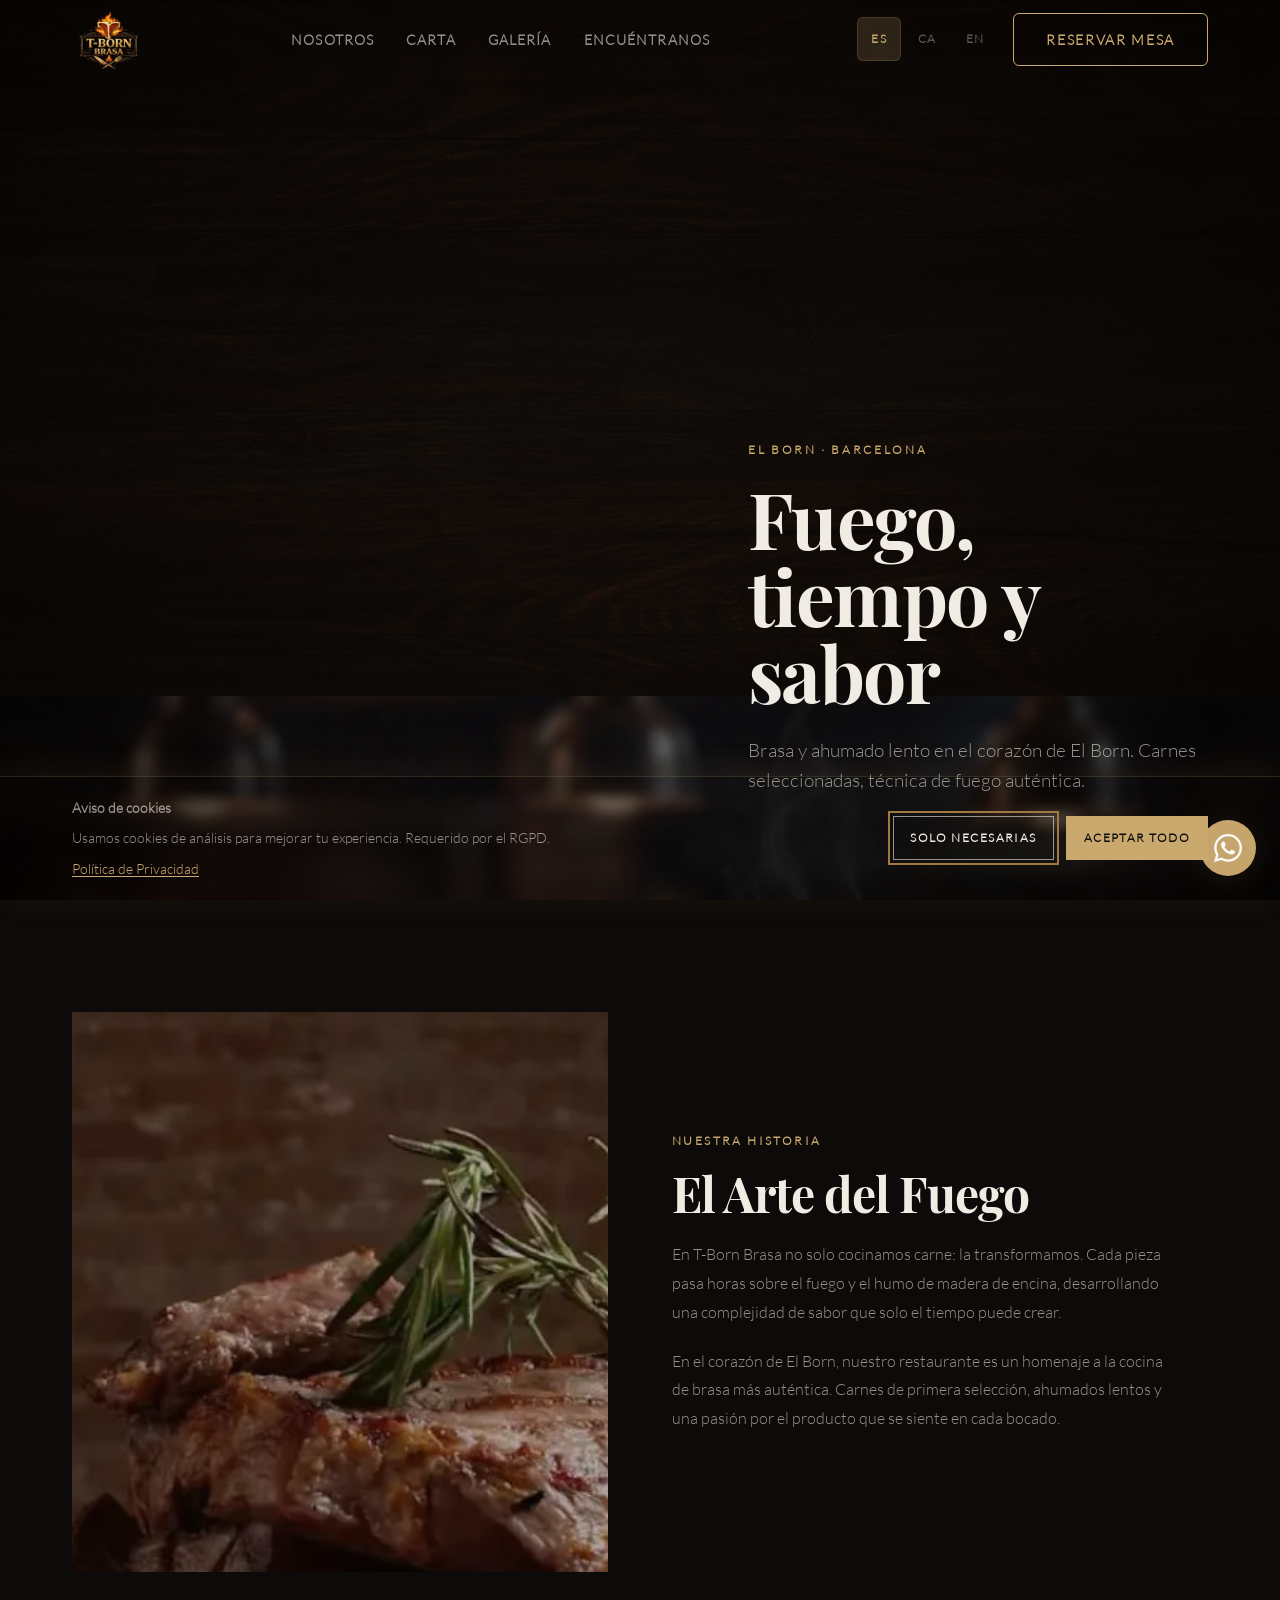
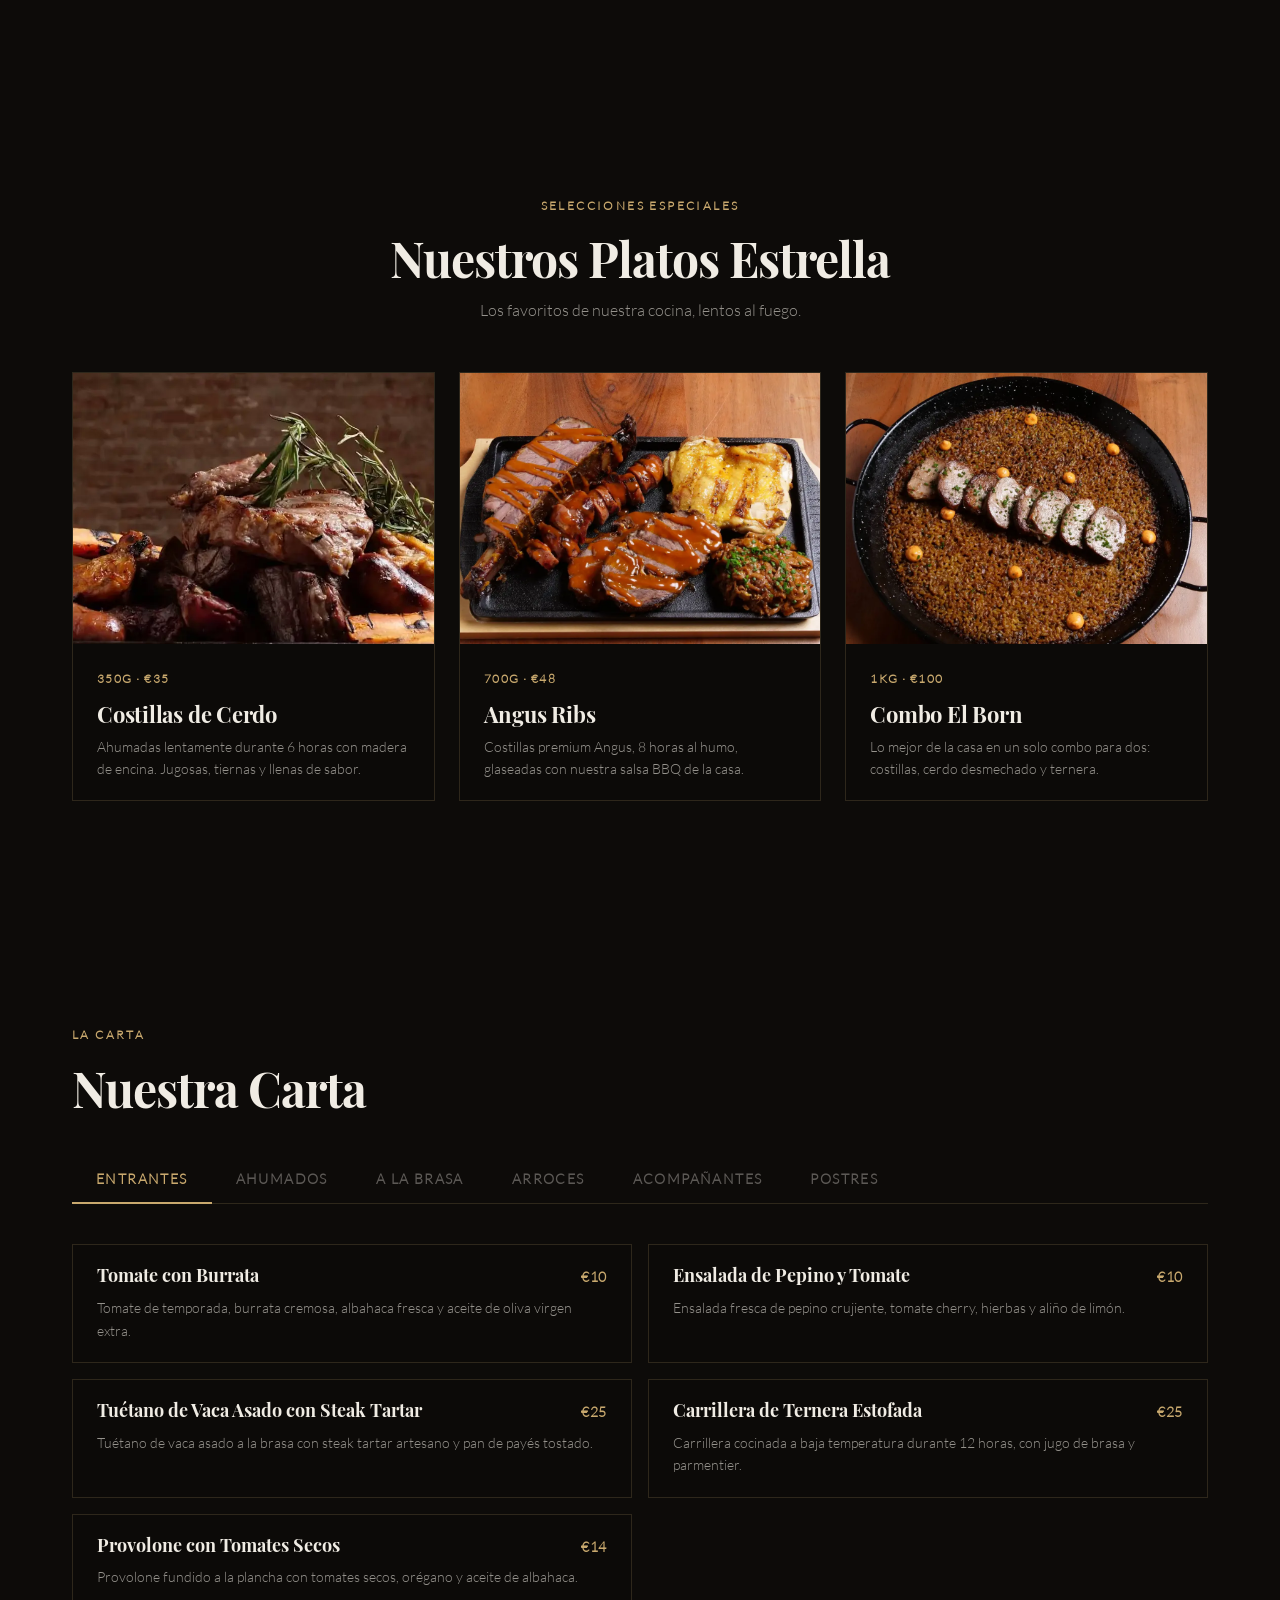
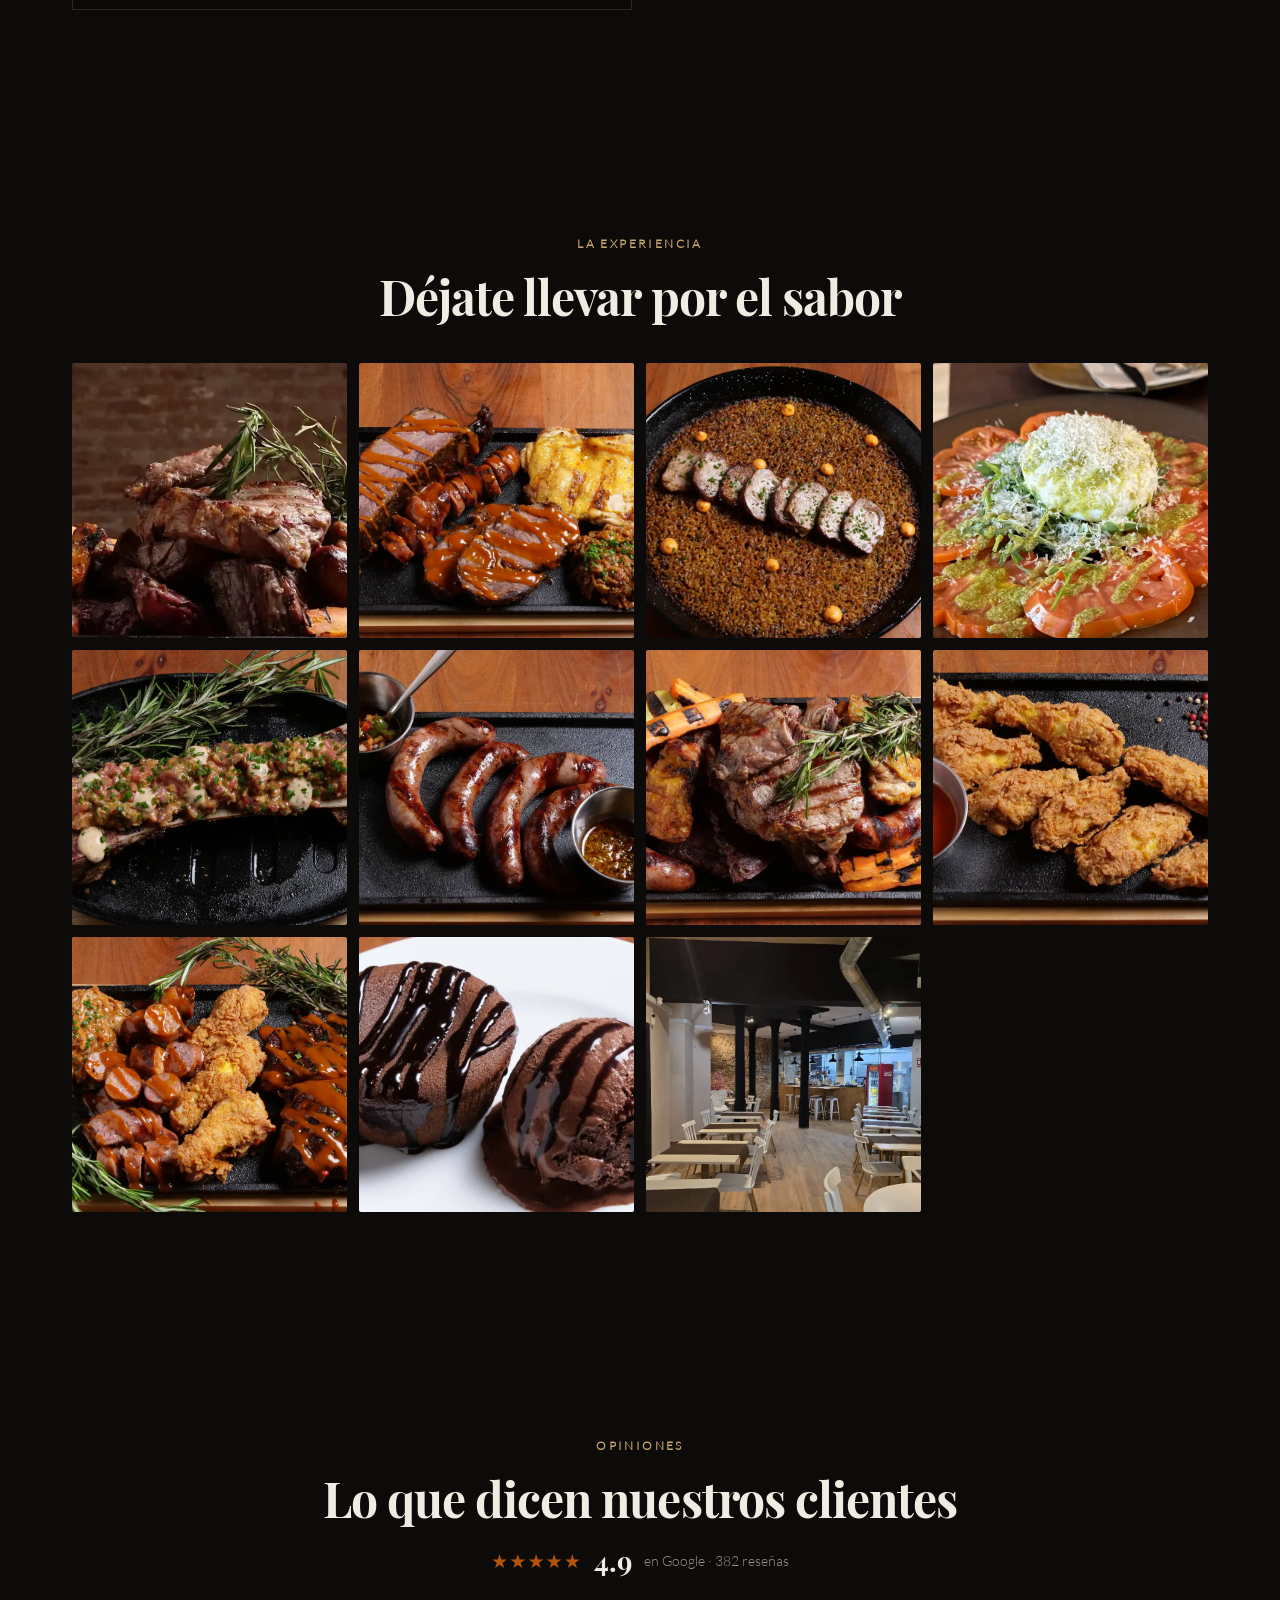
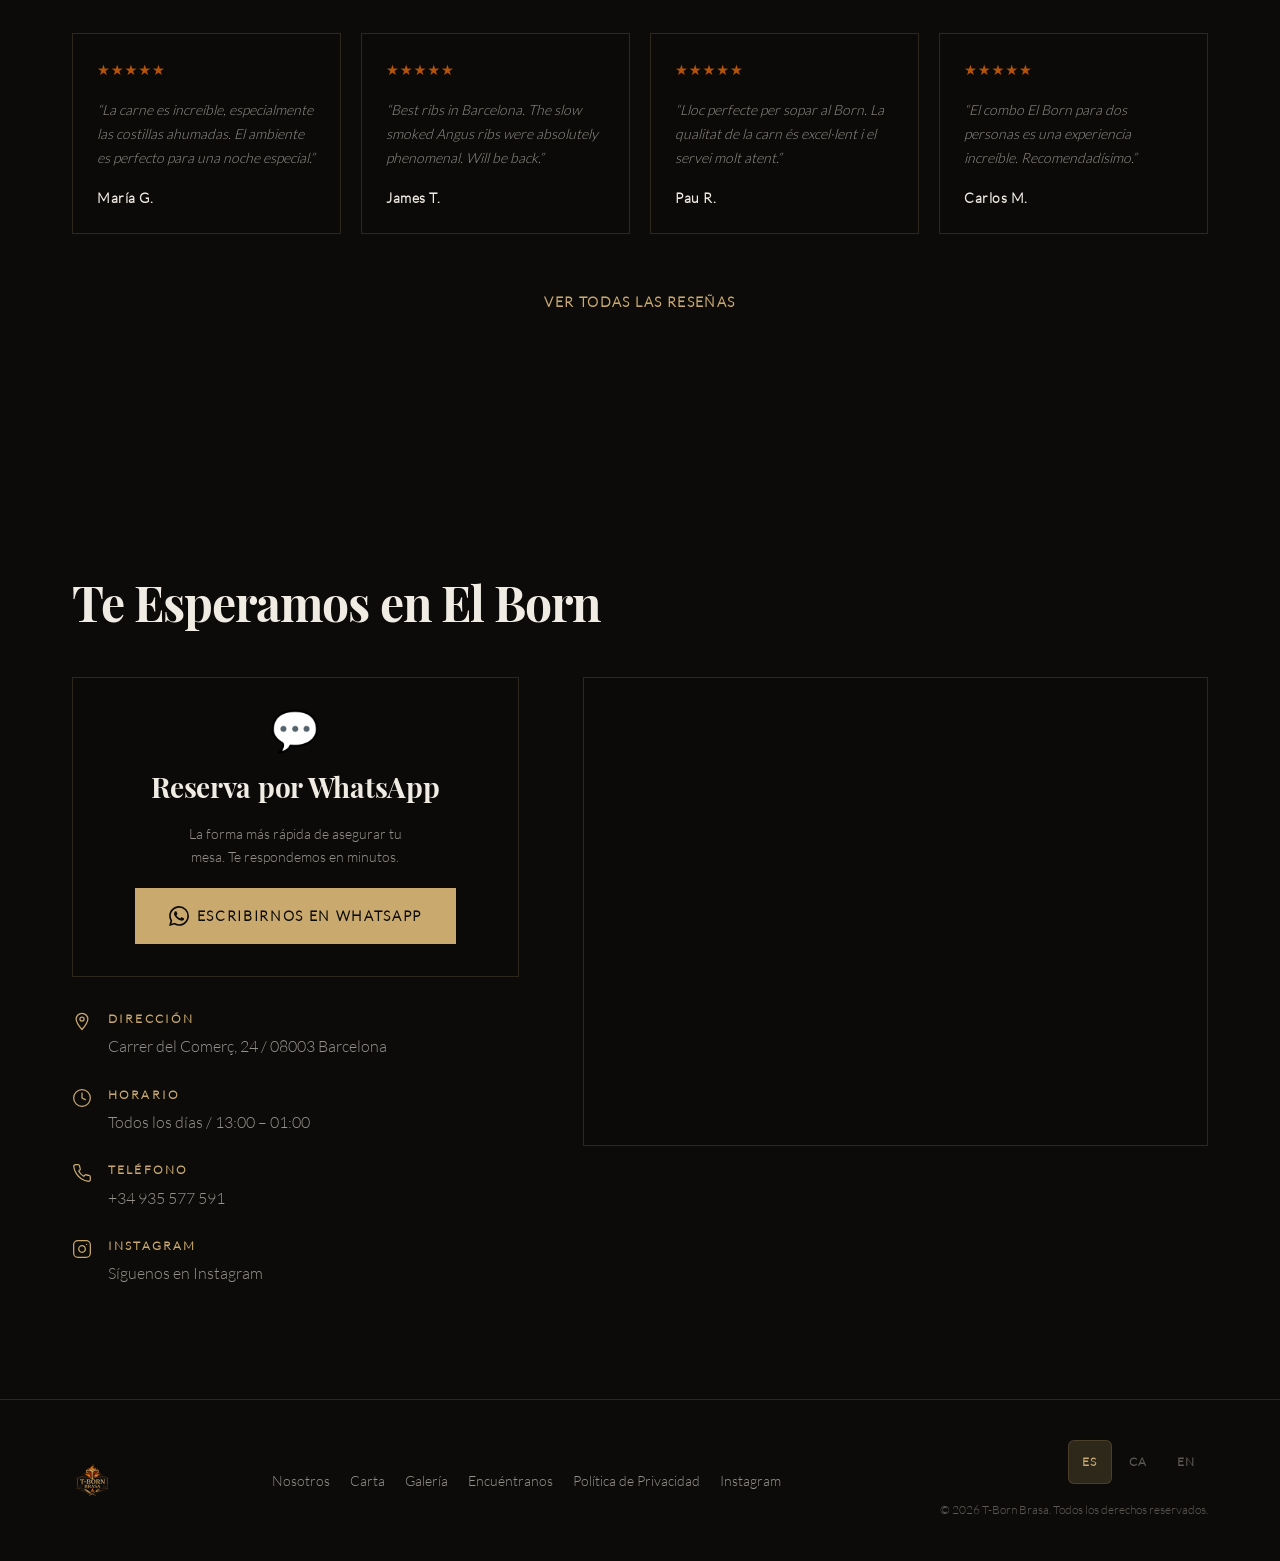
==== commit 68204c2c: "fix: maps embed place ID, correct canonical domain" ====
--- a/index.html
+++ b/index.html
@@ -11,8 +11,8 @@
   <meta property="og:type"        content="website">
   <meta property="og:title"       content="T-Born Brasa — Fuego, tiempo y sabor">
   <meta property="og:description" content="Brasa y ahumado lento en el corazón de El Born, Barcelona. Costillas, angus ribs y combos para compartir.">
-  <meta property="og:url"         content="https://tborn-brasa.vercel.app">
-  <meta property="og:image"       content="https://tborn-brasa.vercel.app/images/og-image.jpg">
+  <meta property="og:url"         content="https://t-born-brasa.vercel.app">
+  <meta property="og:image"       content="https://t-born-brasa.vercel.app/images/og-image.jpg">
   <meta property="og:image:width" content="1200">
   <meta property="og:image:height" content="630">
   <meta property="og:locale"     content="es_ES">
@@ -22,10 +22,10 @@
   <meta name="twitter:card"        content="summary_large_image">
   <meta name="twitter:title"       content="T-Born Brasa — Fuego, tiempo y sabor">
   <meta name="twitter:description" content="Brasa y ahumado lento en El Born, Barcelona.">
-  <meta name="twitter:image"       content="https://tborn-brasa.vercel.app/images/og-image.jpg">
+  <meta name="twitter:image"       content="https://t-born-brasa.vercel.app/images/og-image.jpg">
 
   <!-- Canonical -->
-  <link rel="canonical" href="https://tborn-brasa.vercel.app">
+  <link rel="canonical" href="https://t-born-brasa.vercel.app">
 
   <!-- Favicon & manifest -->
   <link rel="icon" href="favicon.svg" type="image/svg+xml">
@@ -59,10 +59,10 @@
     "@type": "Restaurant",
     "name": "T-Born Brasa",
     "description": "Brasa y ahumado lento en el corazón de El Born, Barcelona. Costillas, angus ribs y combos.",
-    "url": "https://tborn-brasa.vercel.app",
+    "url": "https://t-born-brasa.vercel.app",
     "telephone": "+34935577591",
-    "image": "https://tborn-brasa.vercel.app/images/og-image.jpg",
-    "logo": "https://tborn-brasa.vercel.app/images/Logo.webp",
+    "image": "https://t-born-brasa.vercel.app/images/og-image.jpg",
+    "logo": "https://t-born-brasa.vercel.app/images/Logo.webp",
     "priceRange": "€€€",
     "servesCuisine": ["Steakhouse", "Brasa", "BBQ", "Ahumados"],
     "address": {
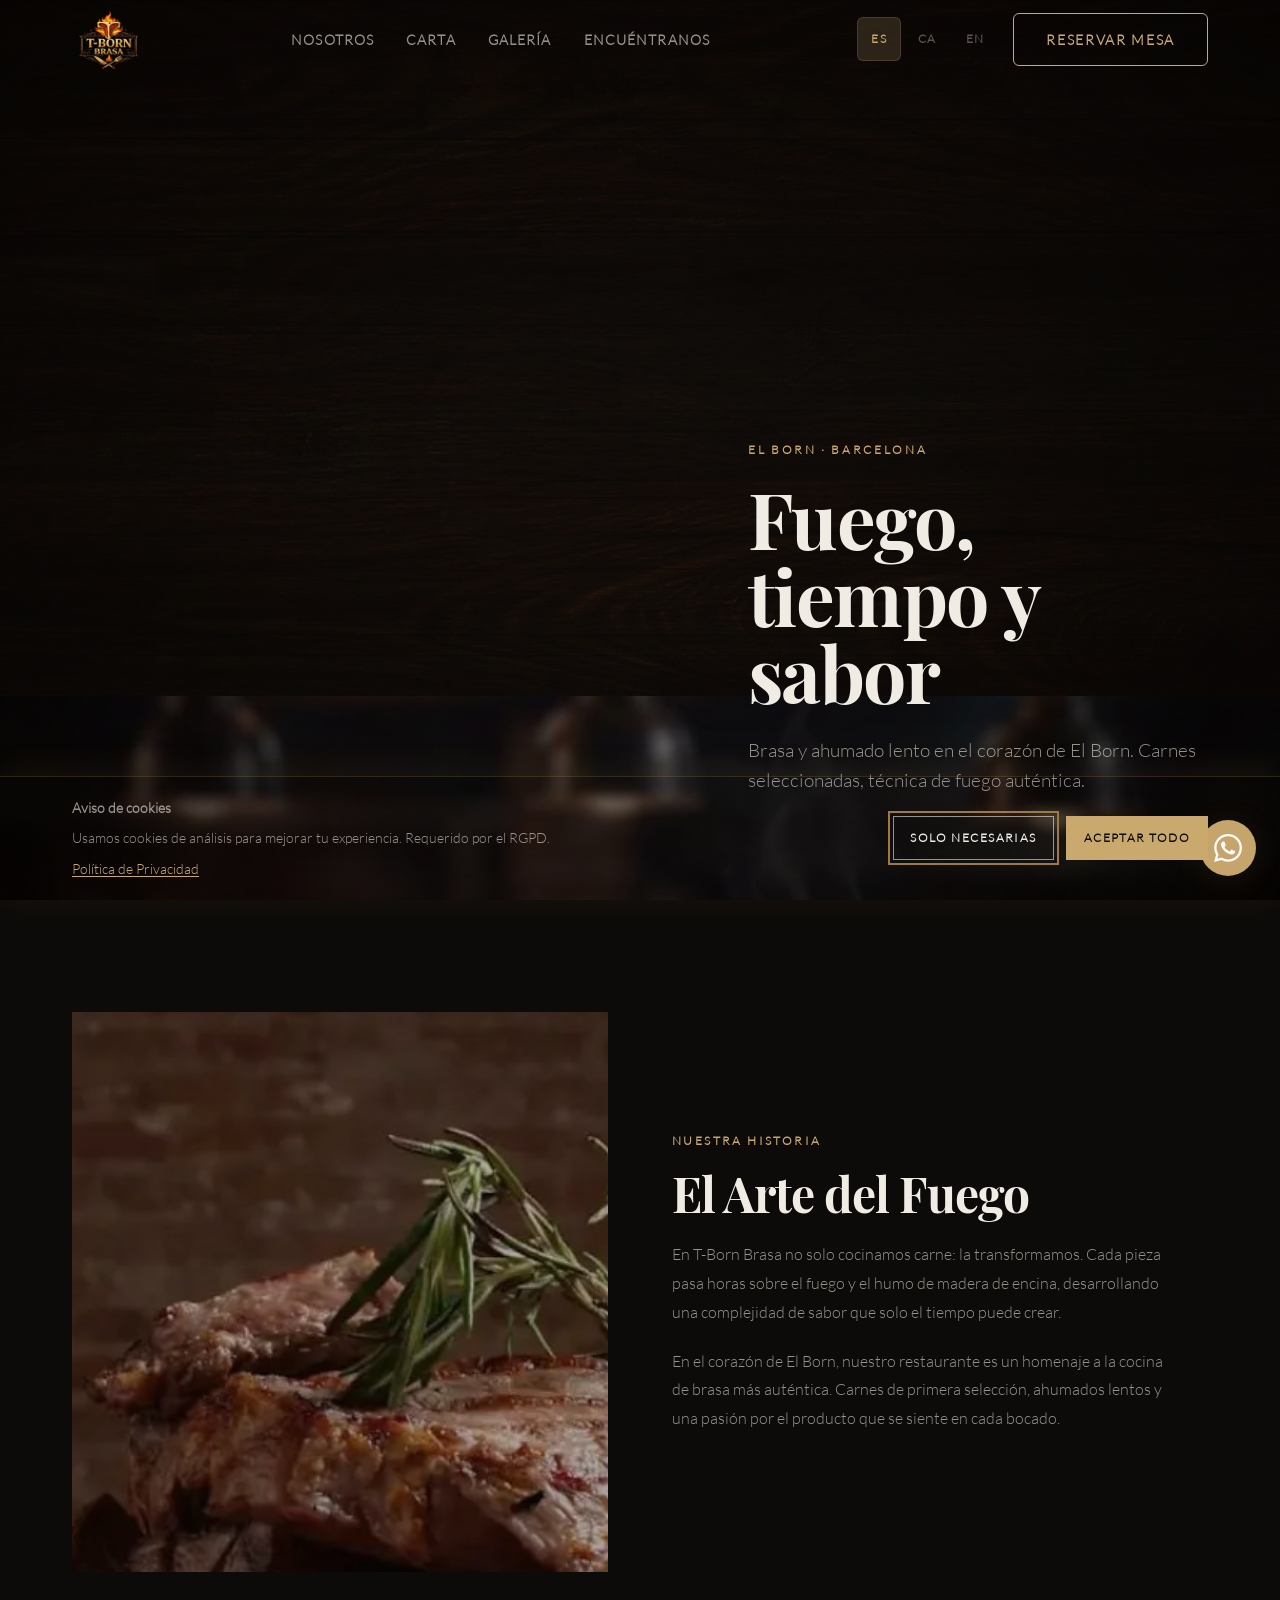
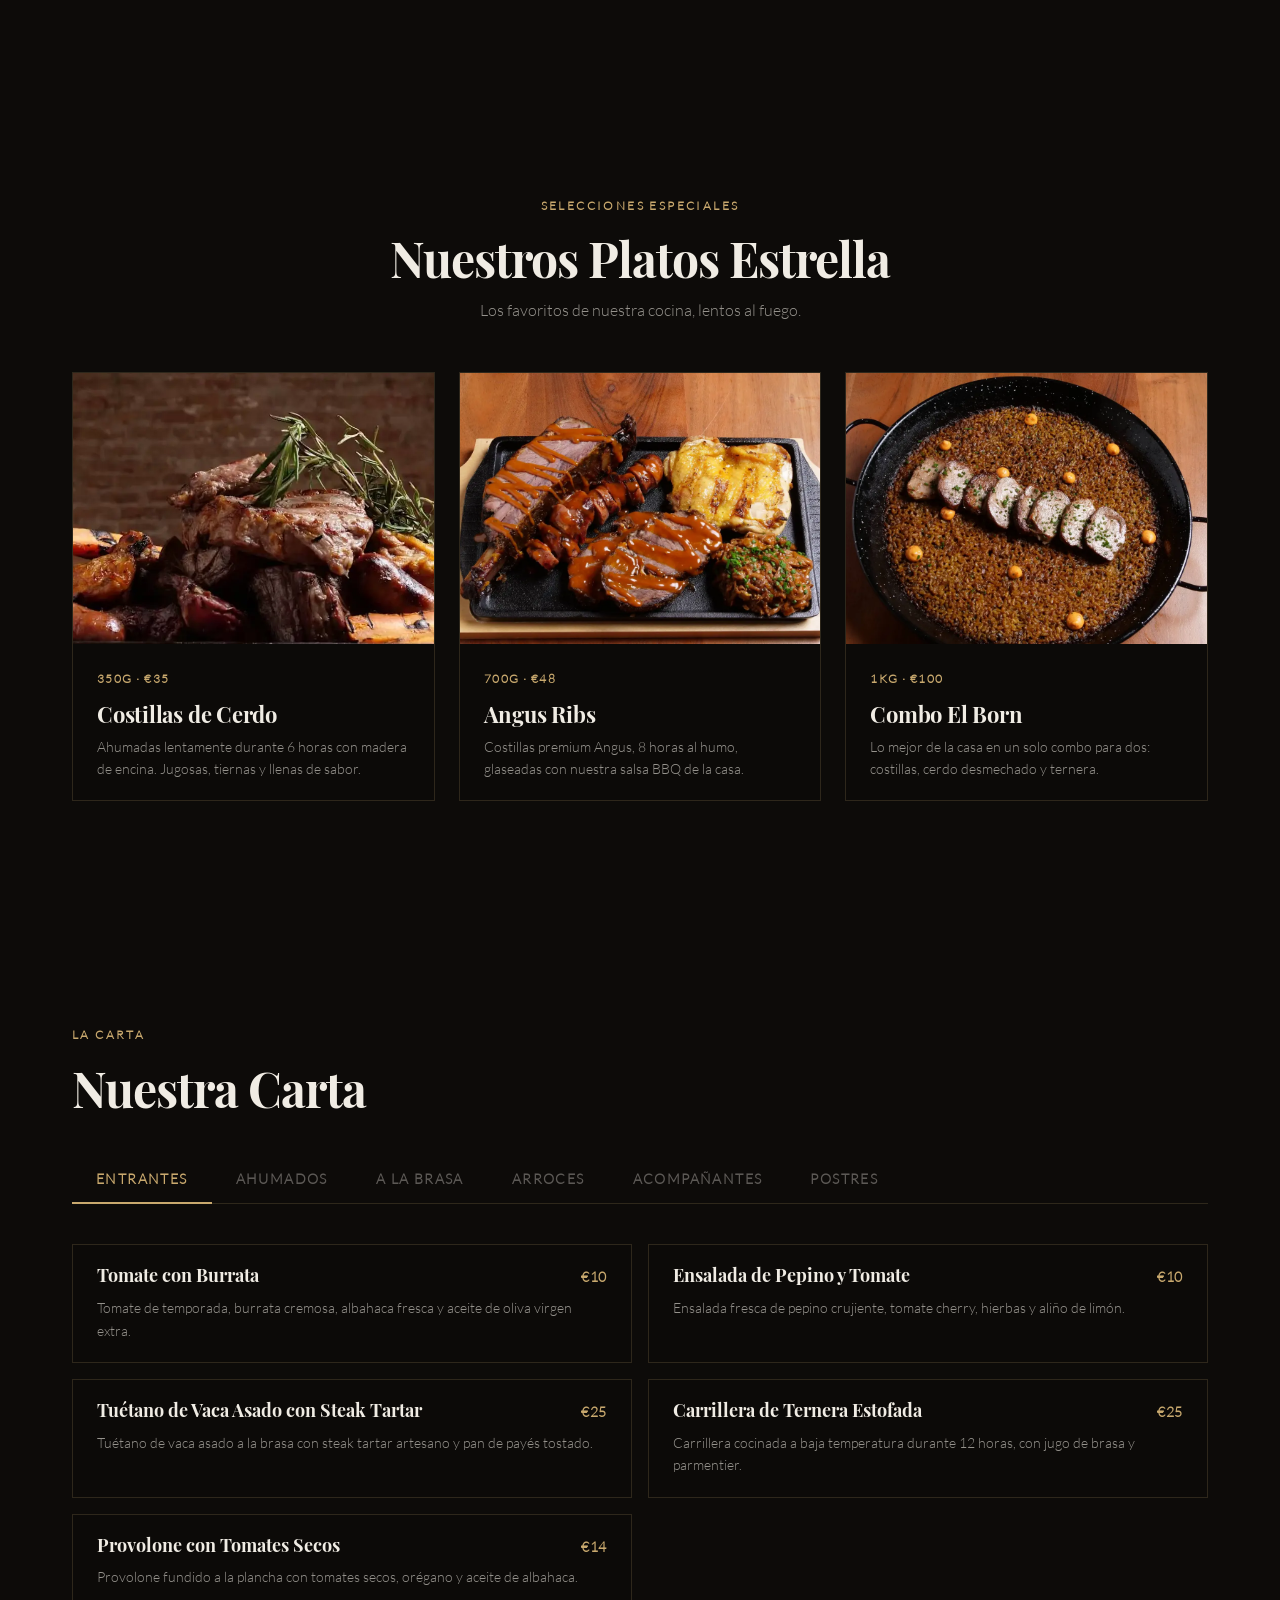
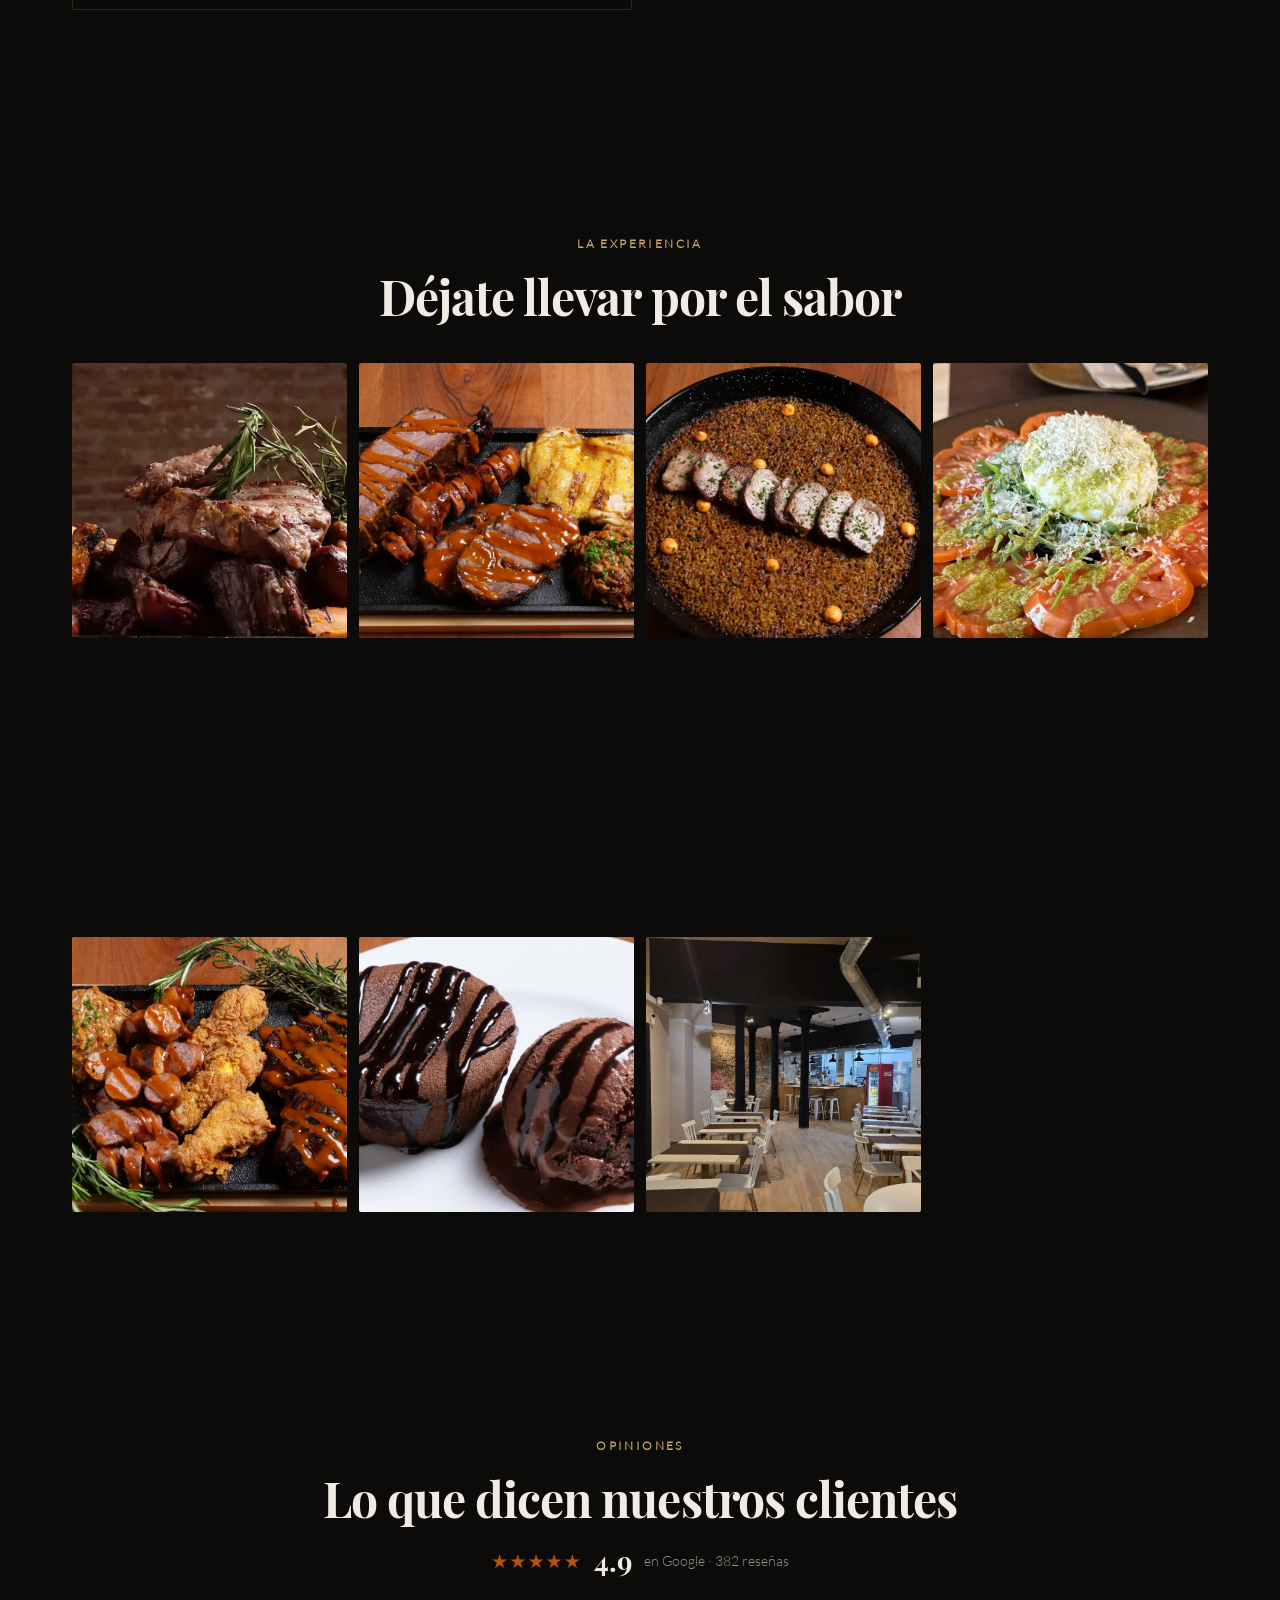
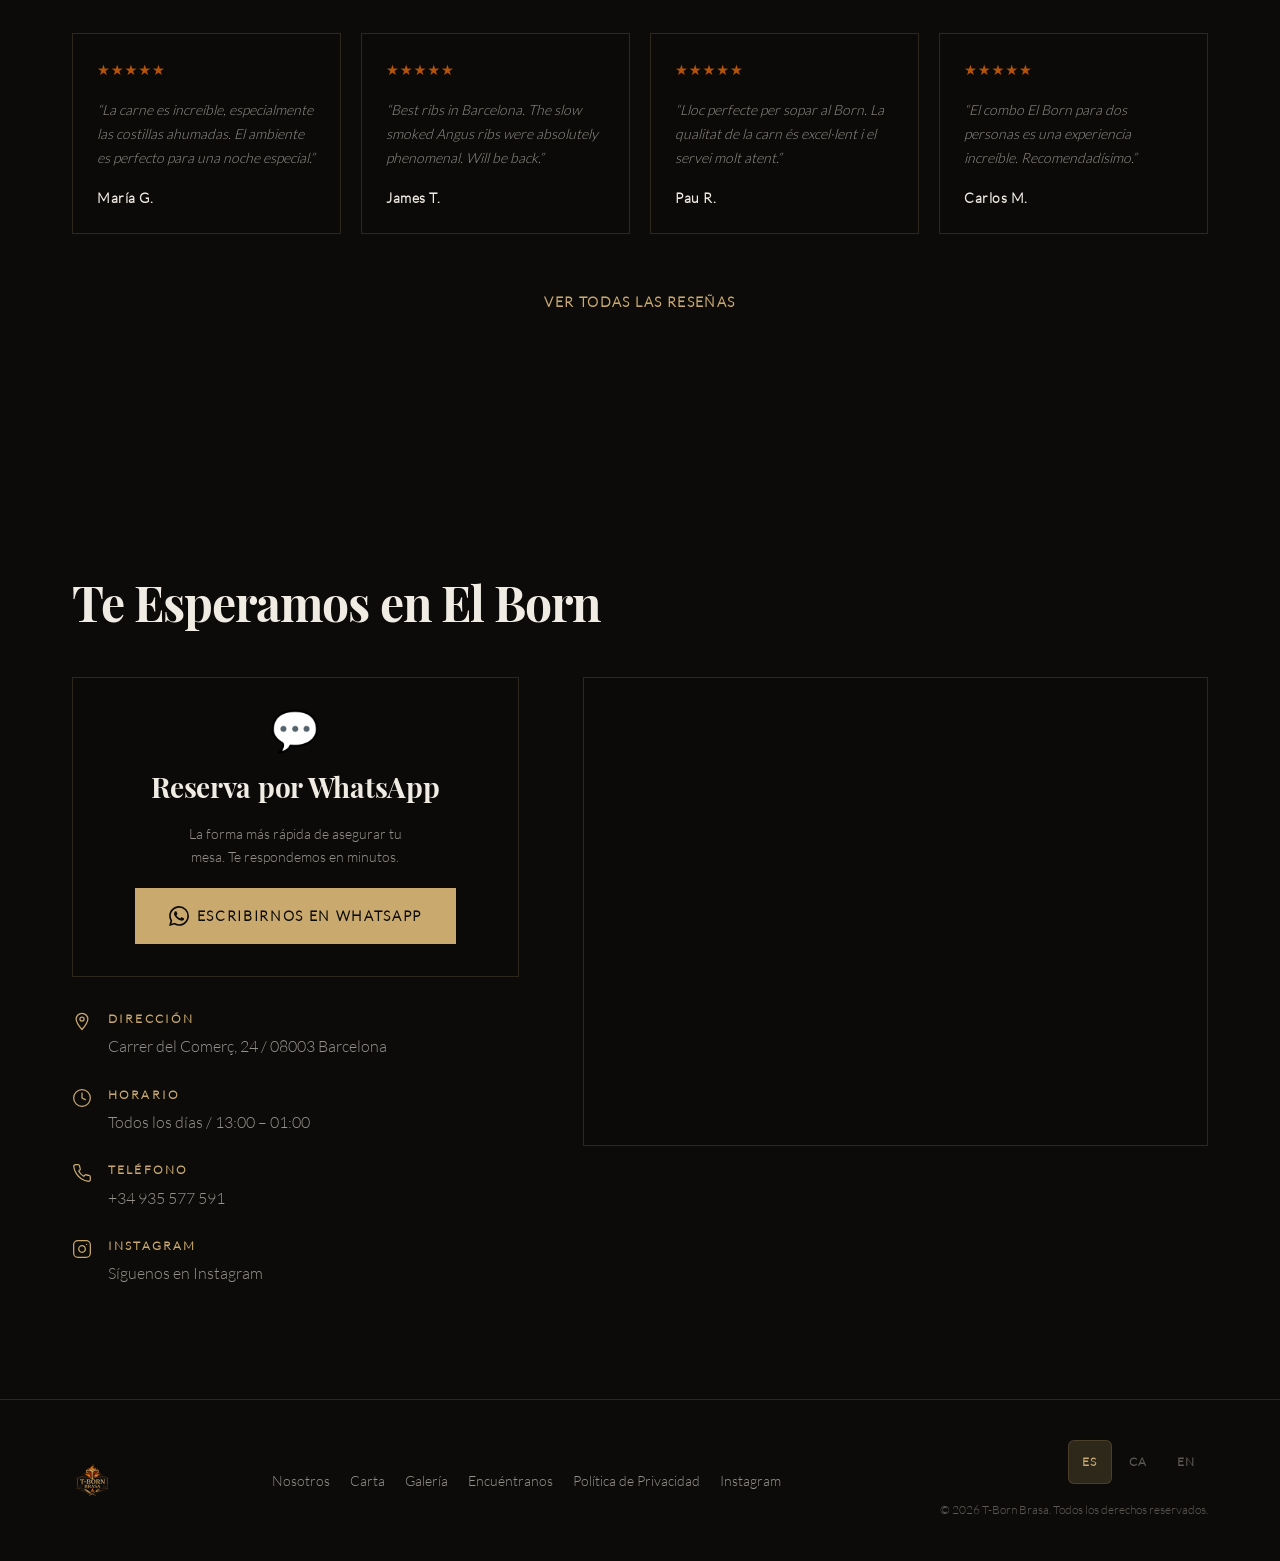
==== commit 4064b057: "fix: expand maps iframe sandbox permissions" ====
--- a/index.html
+++ b/index.html
@@ -879,7 +879,7 @@
               allowfullscreen=""
               loading="lazy"
               referrerpolicy="no-referrer-when-downgrade"
-              sandbox="allow-scripts allow-same-origin allow-popups"
+              sandbox="allow-scripts allow-same-origin allow-popups allow-forms allow-popups-to-escape-sandbox"
               title="Mapa de ubicación de T-Born Brasa"
               data-i18n-aria="findus.map.aria"
               aria-label="Mapa de ubicación de T-Born Brasa en Google Maps, Carrer del Comerç 24, Barcelona">
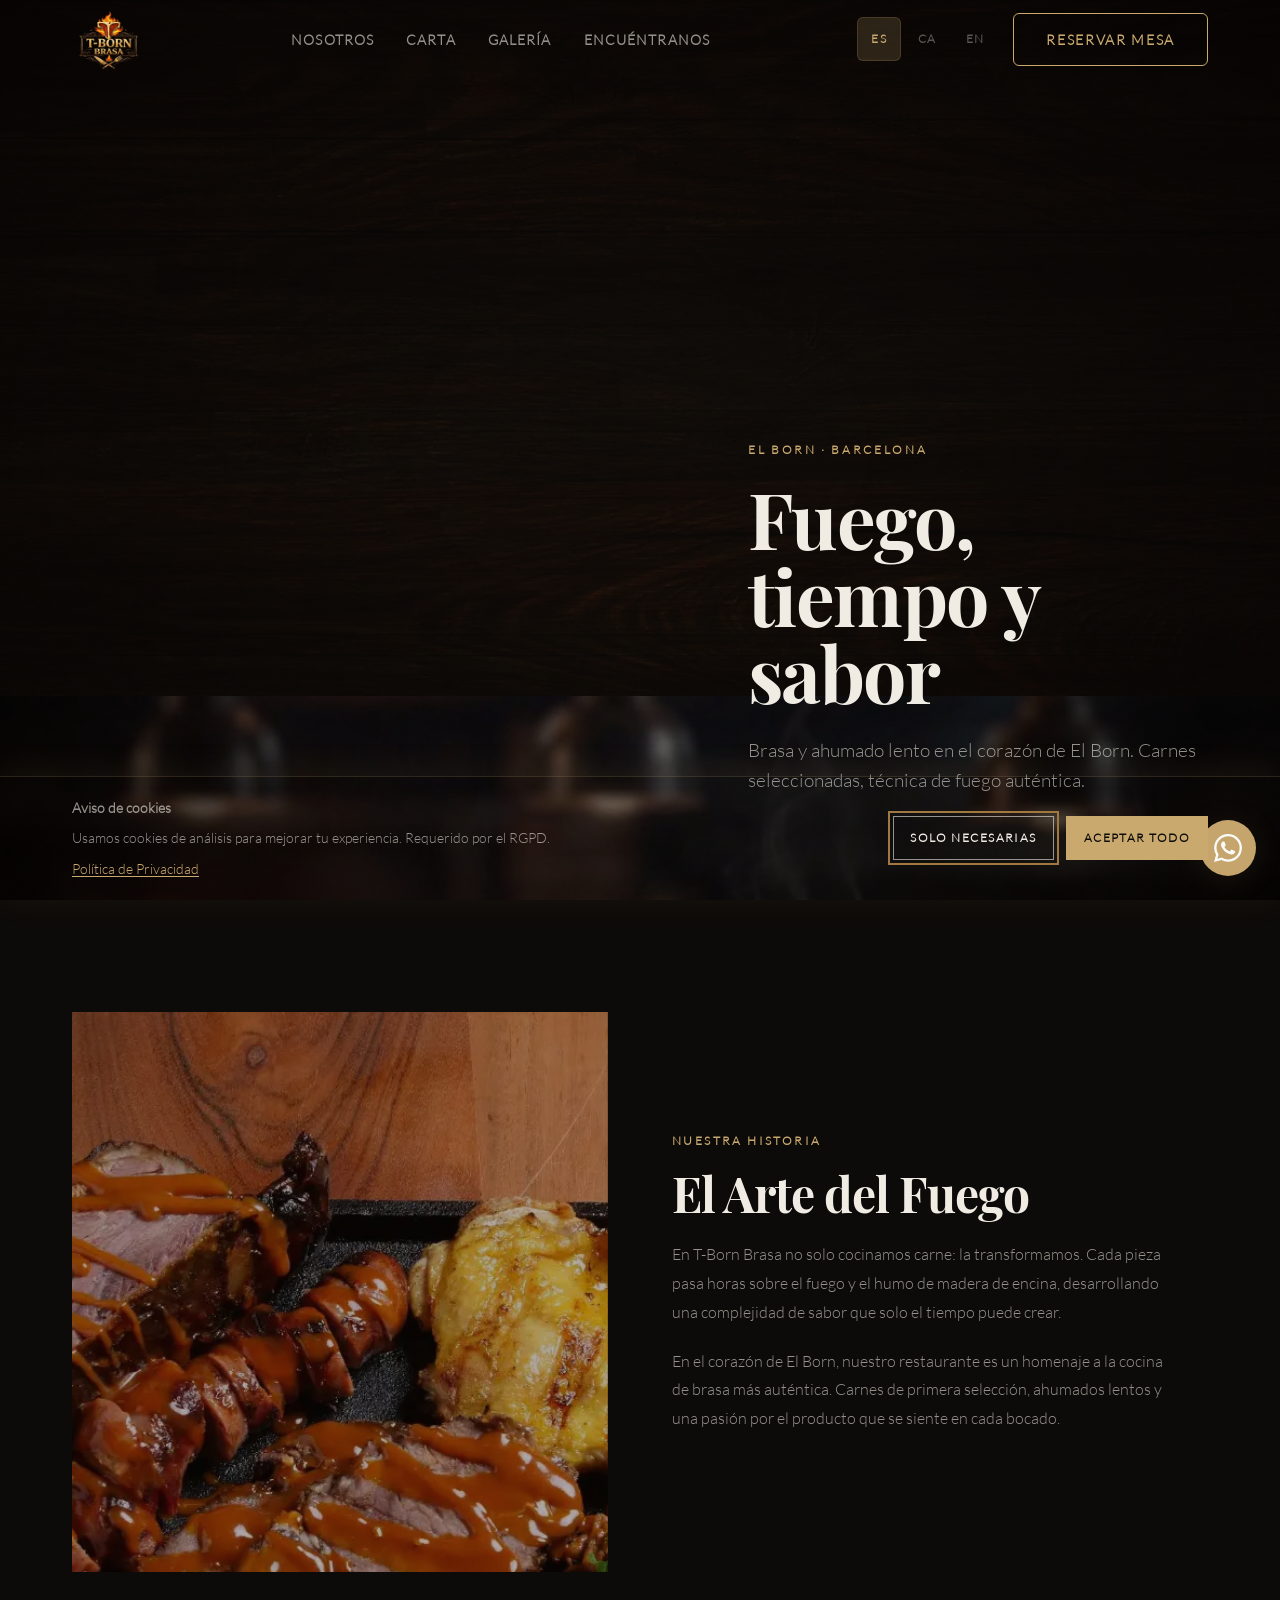
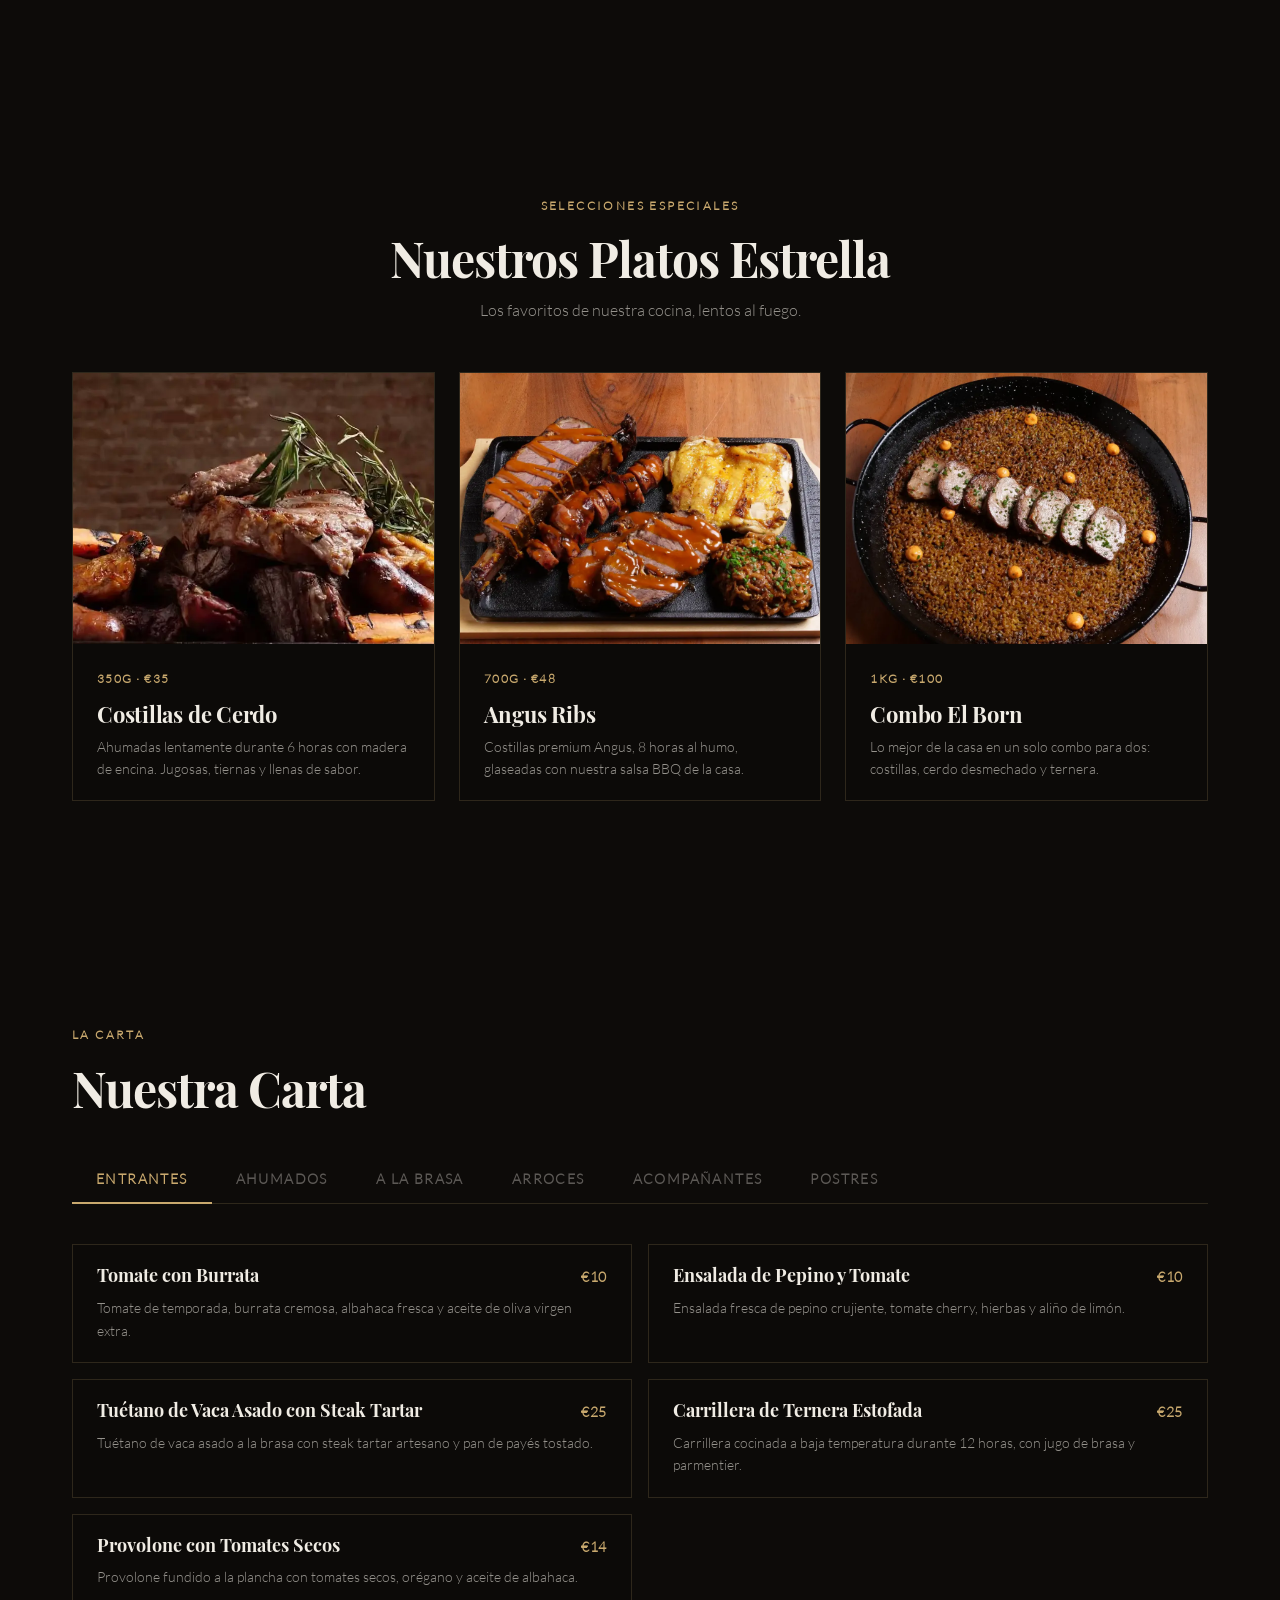
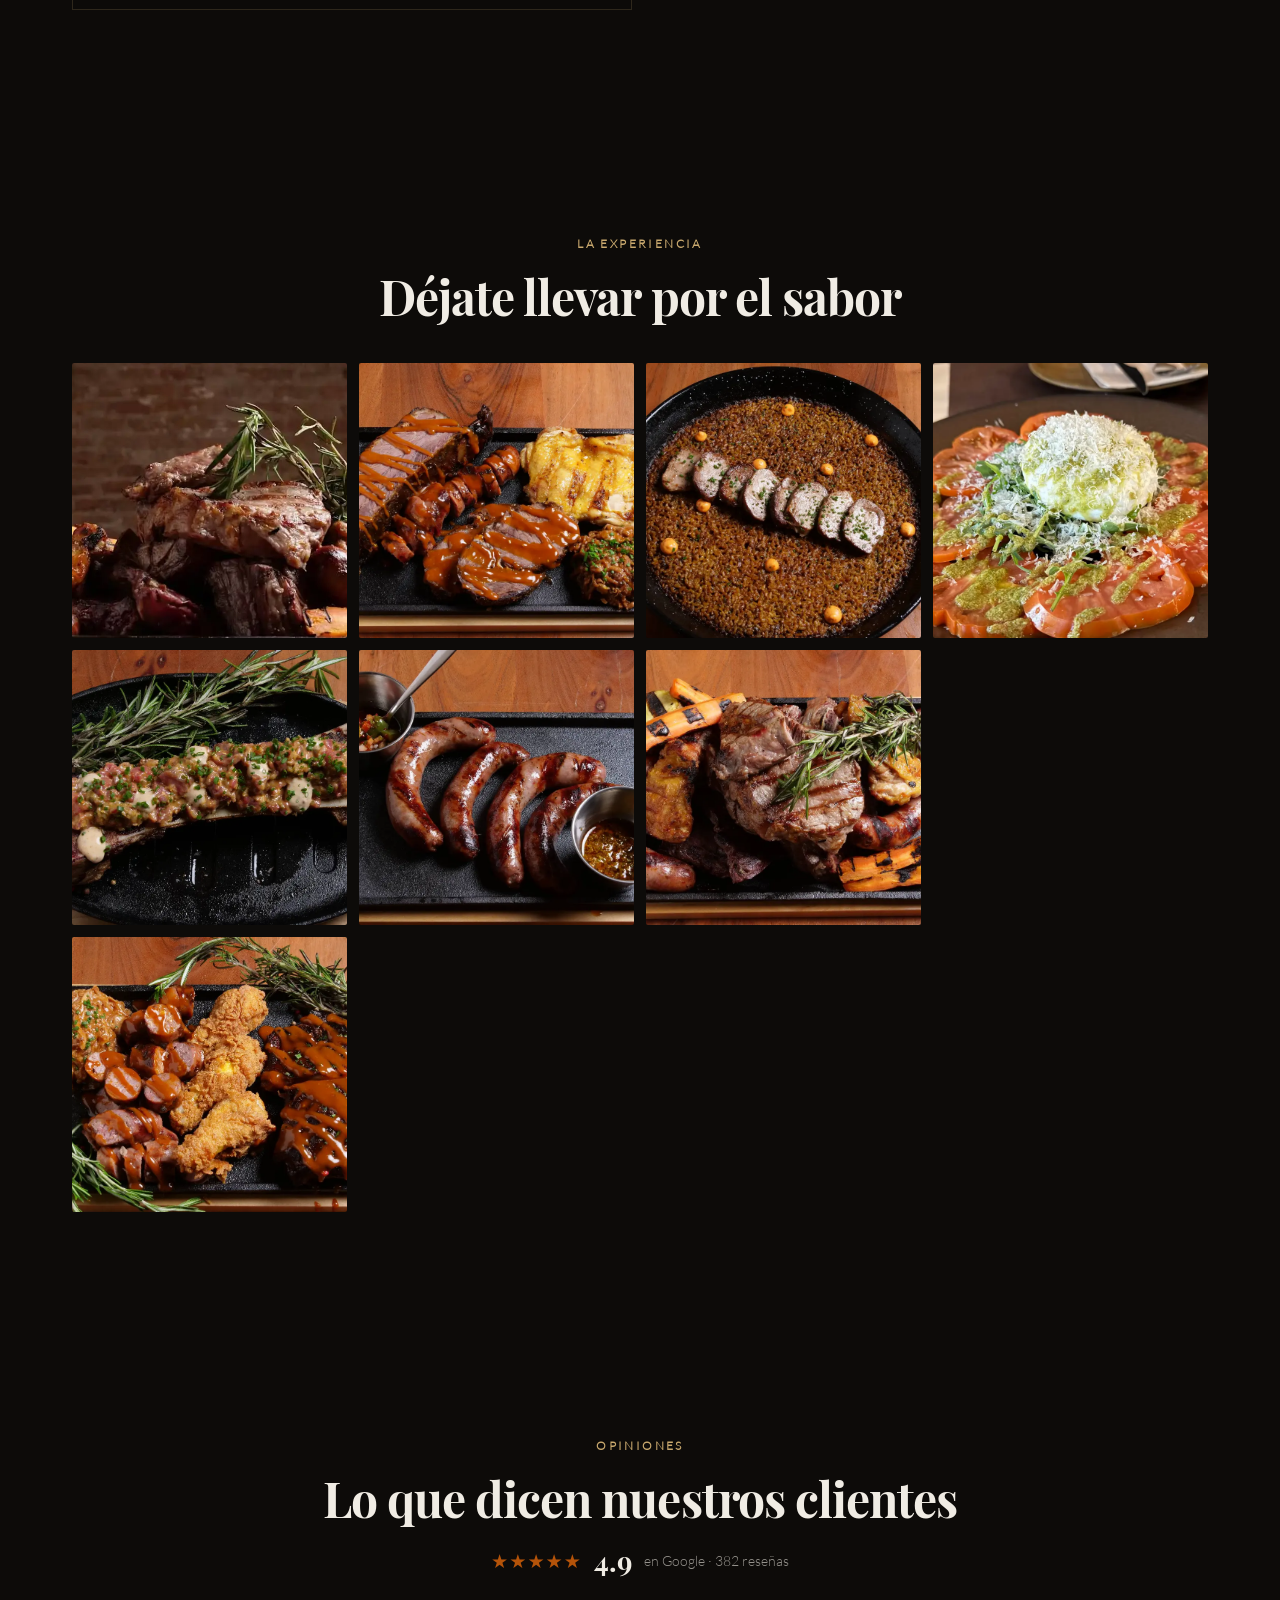
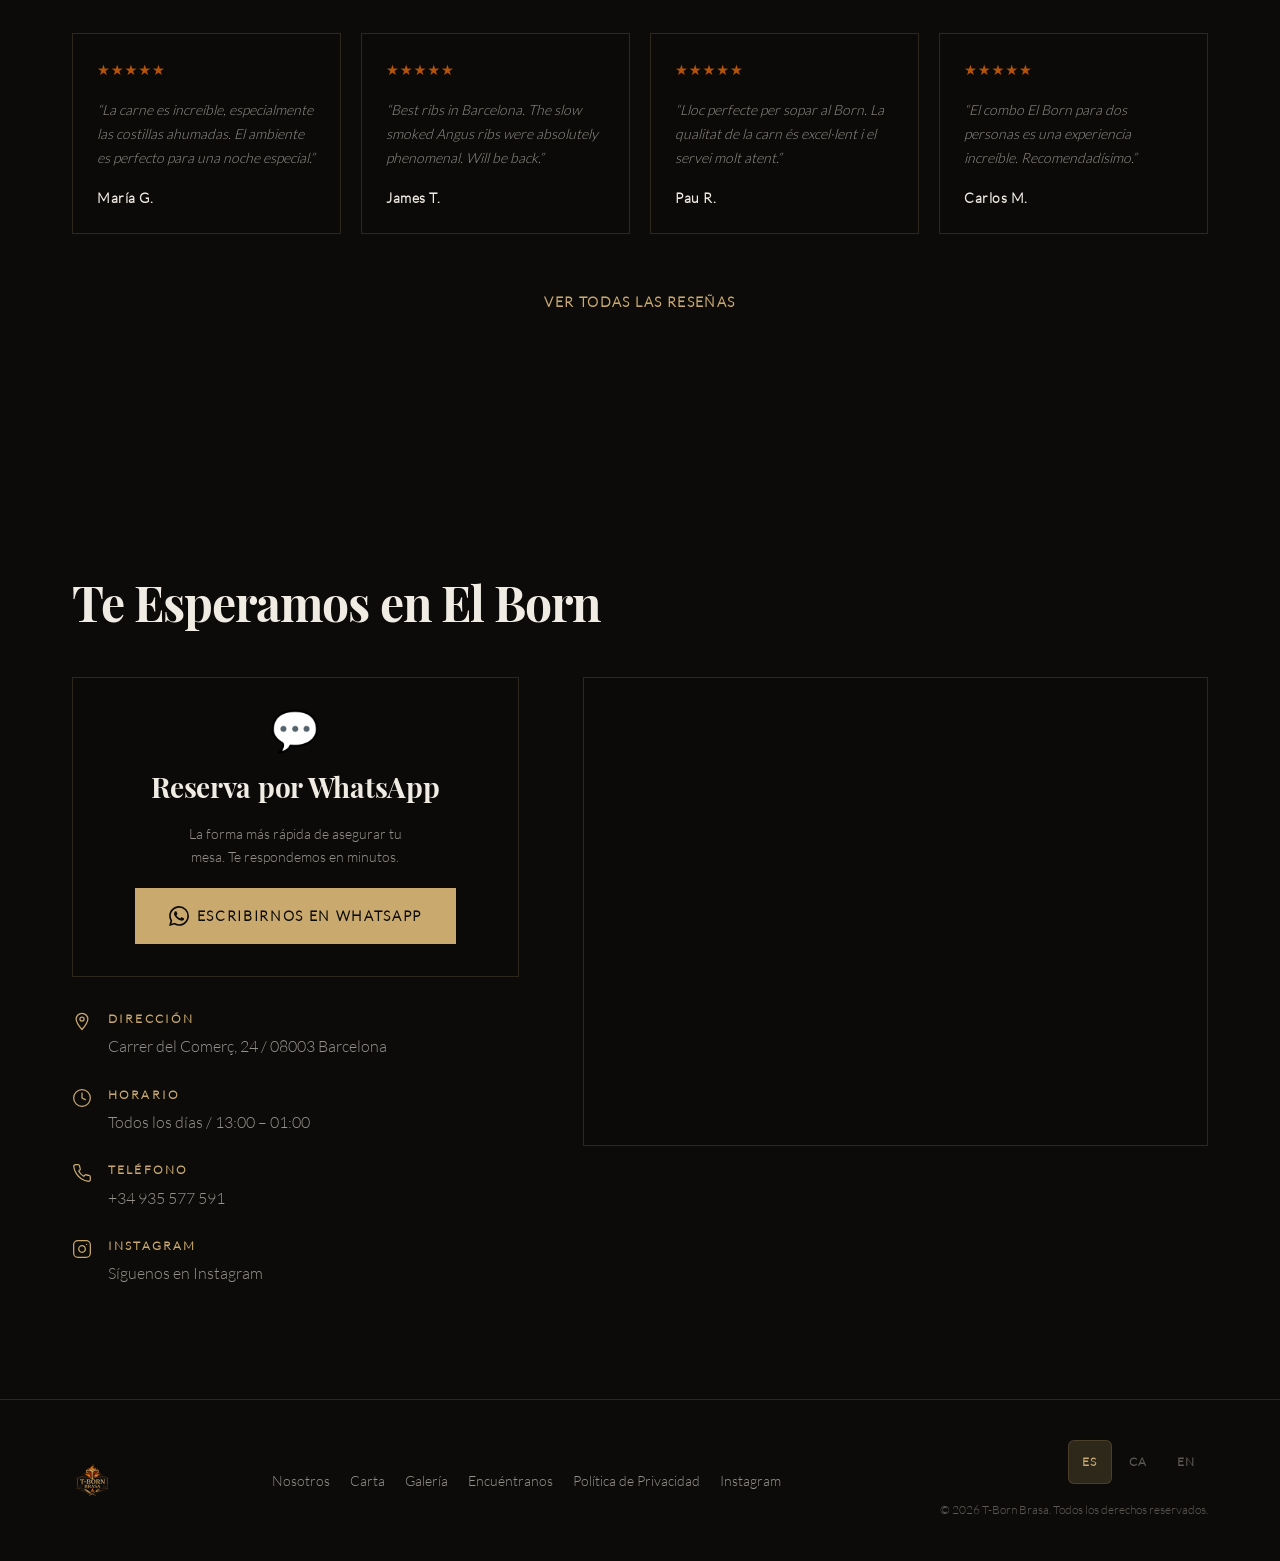
==== commit 6ae5446f: "fix: about section image food1 → food2" ====
--- a/index.html
+++ b/index.html
@@ -229,7 +229,7 @@
             <img
               id="about-parallax-img"
               class="about__image"
-              src="images/food1.webp"
+              src="images/food2.webp"
               alt="Plato de brasa de T-Born Brasa"
               data-i18n-aria="about.img.alt"
               width="800"
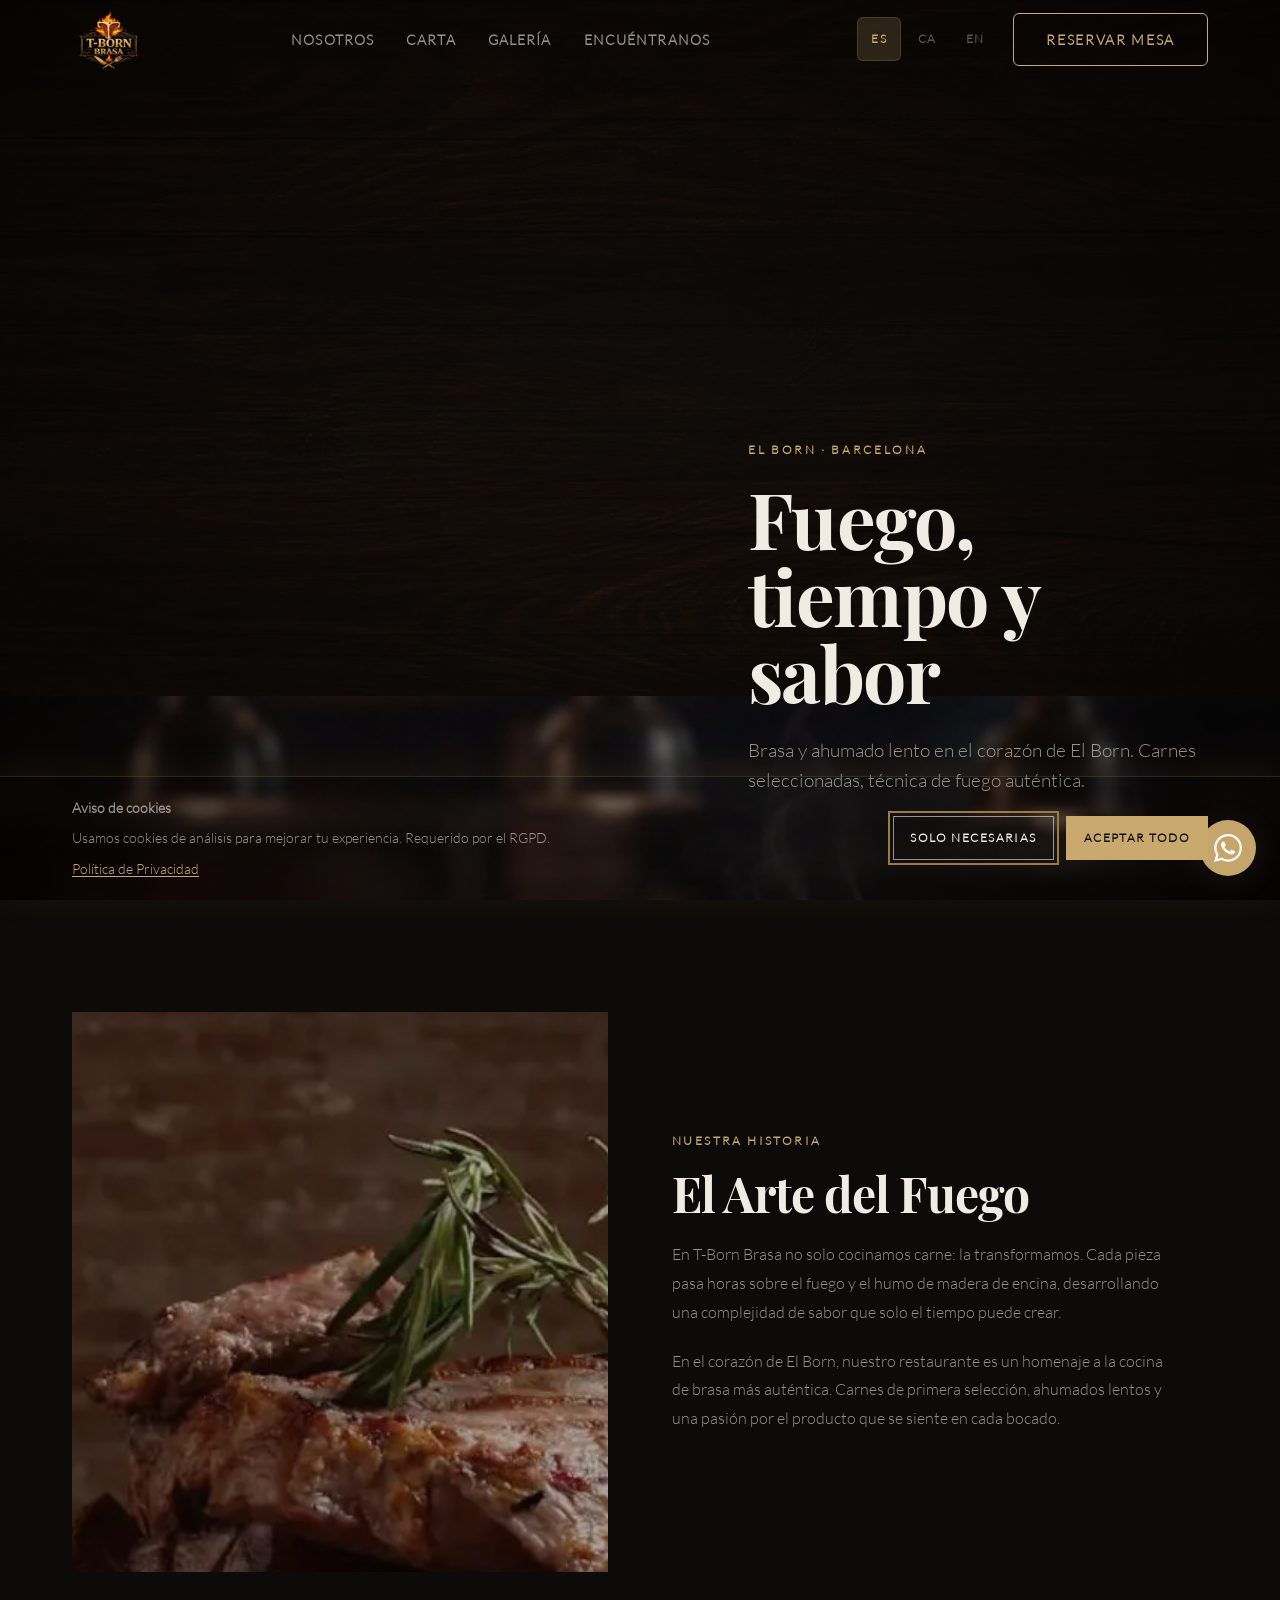
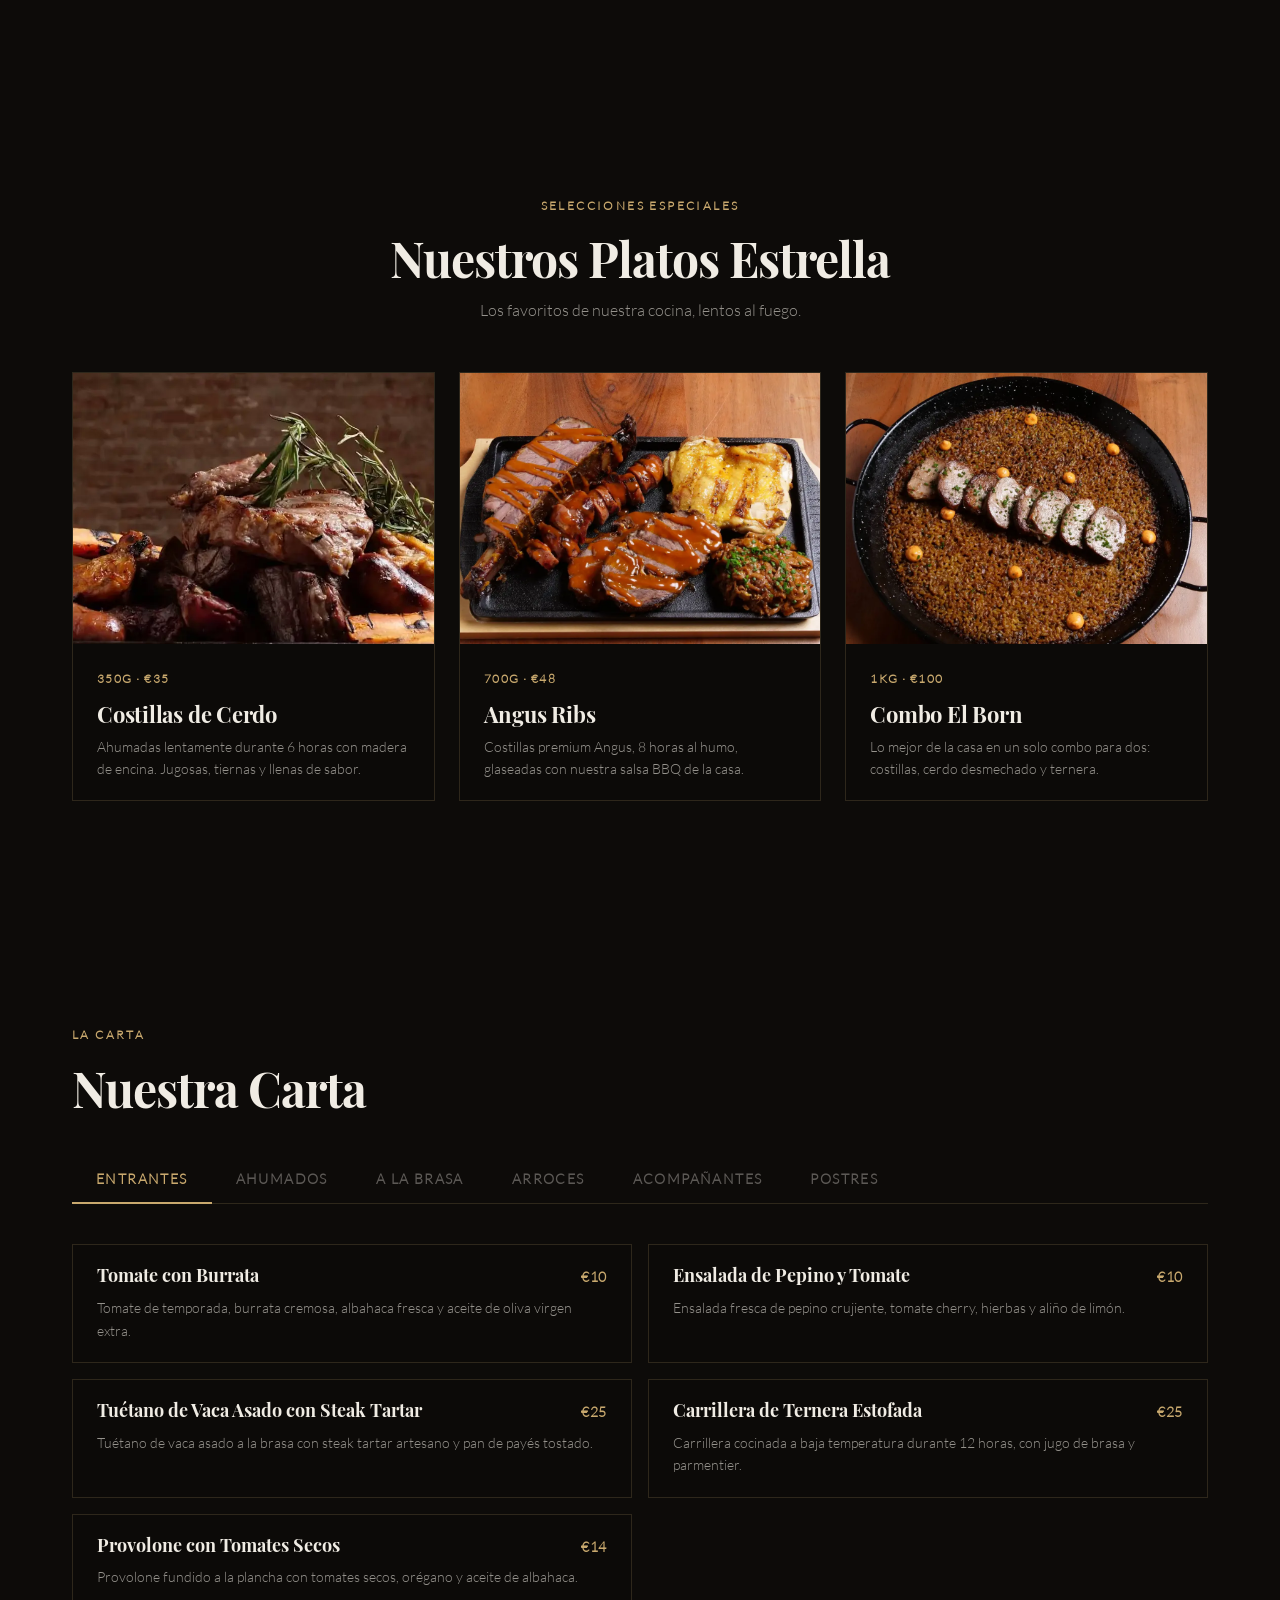
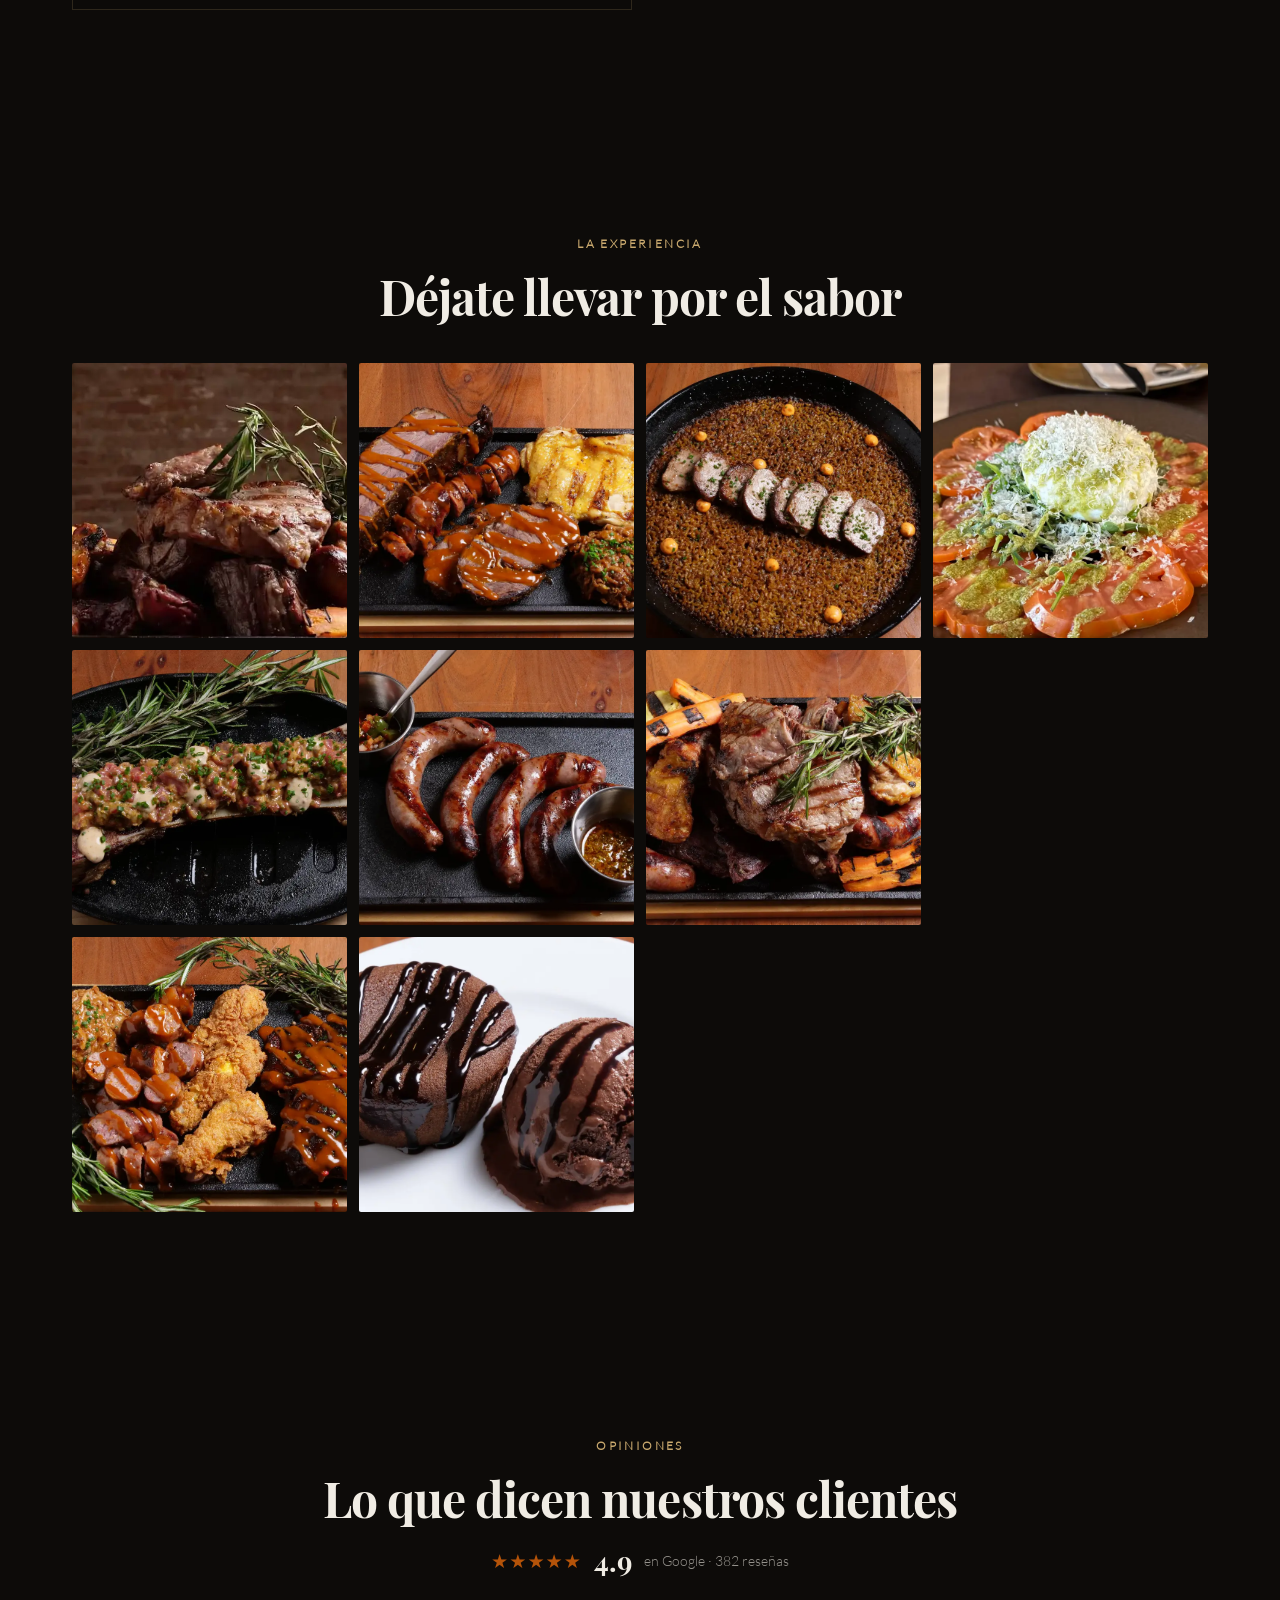
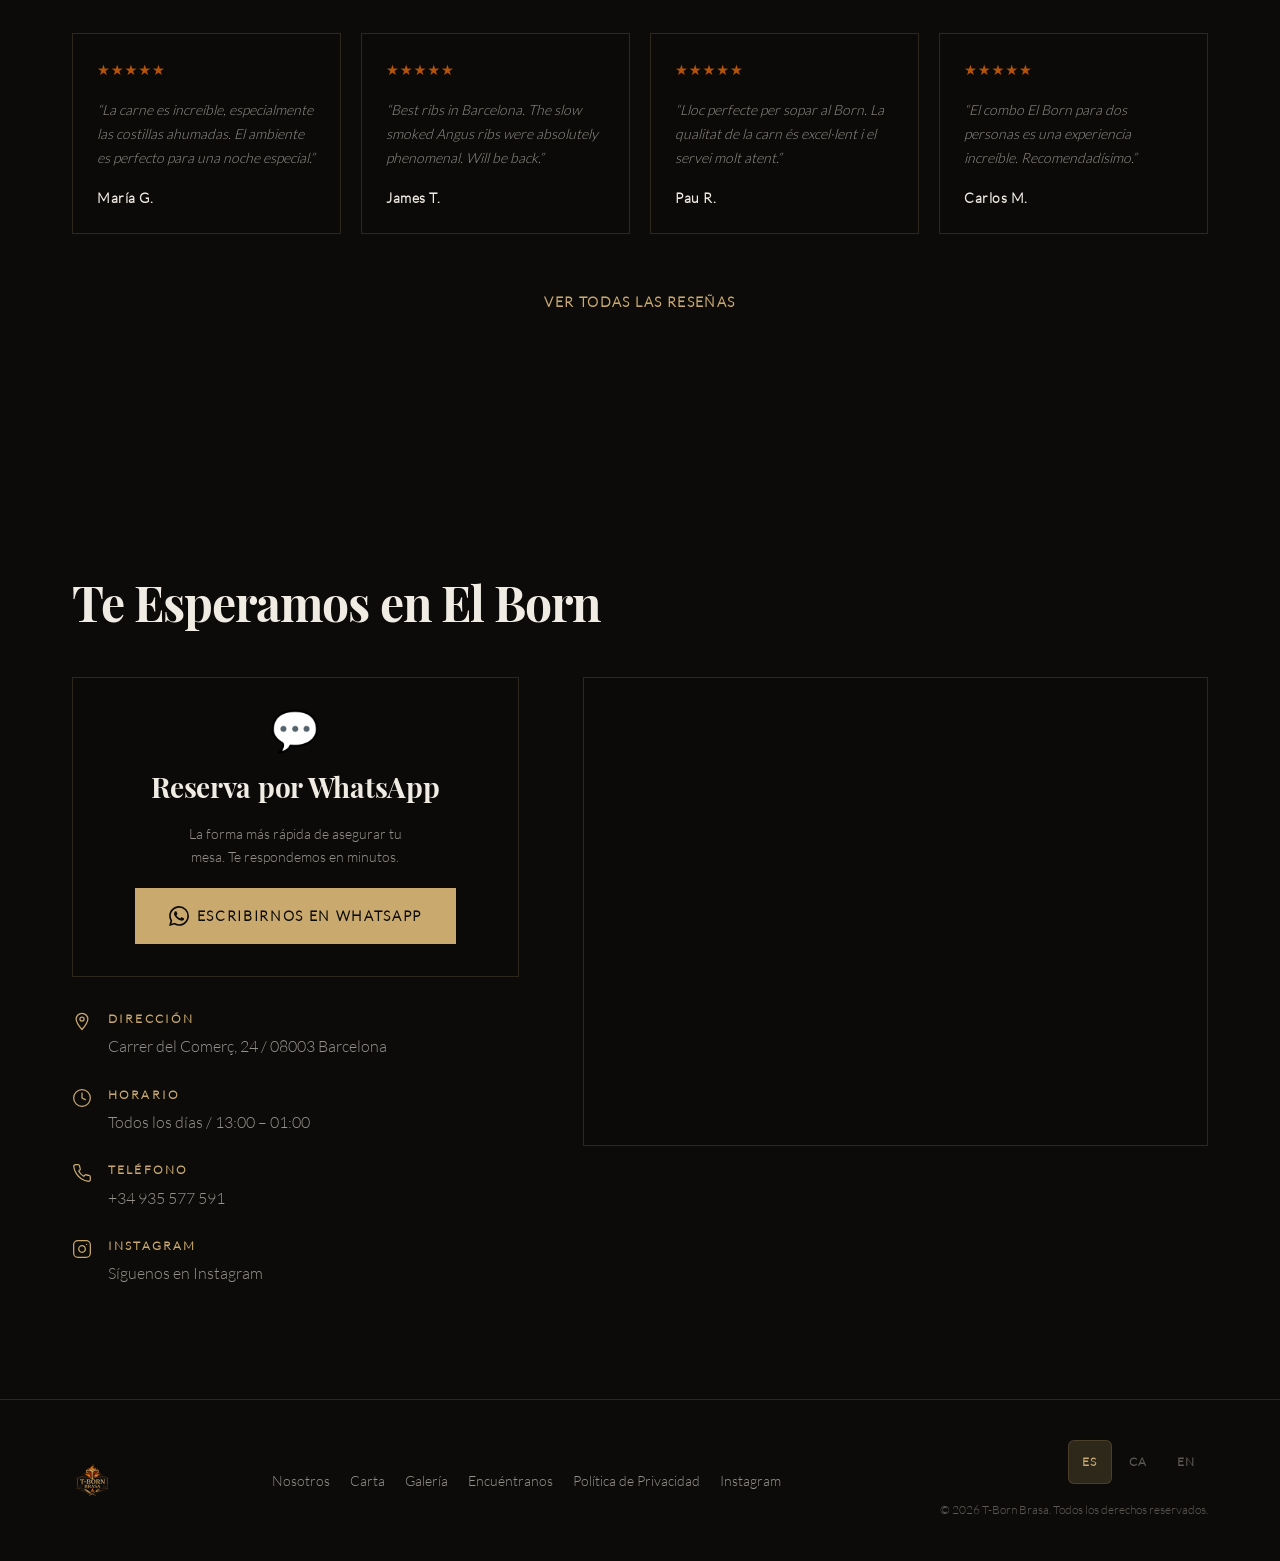
==== commit b97f5b24: "fix: about section image back to food1" ====
--- a/index.html
+++ b/index.html
@@ -229,7 +229,7 @@
             <img
               id="about-parallax-img"
               class="about__image"
-              src="images/food2.webp"
+              src="images/food1.webp"
               alt="Plato de brasa de T-Born Brasa"
               data-i18n-aria="about.img.alt"
               width="800"
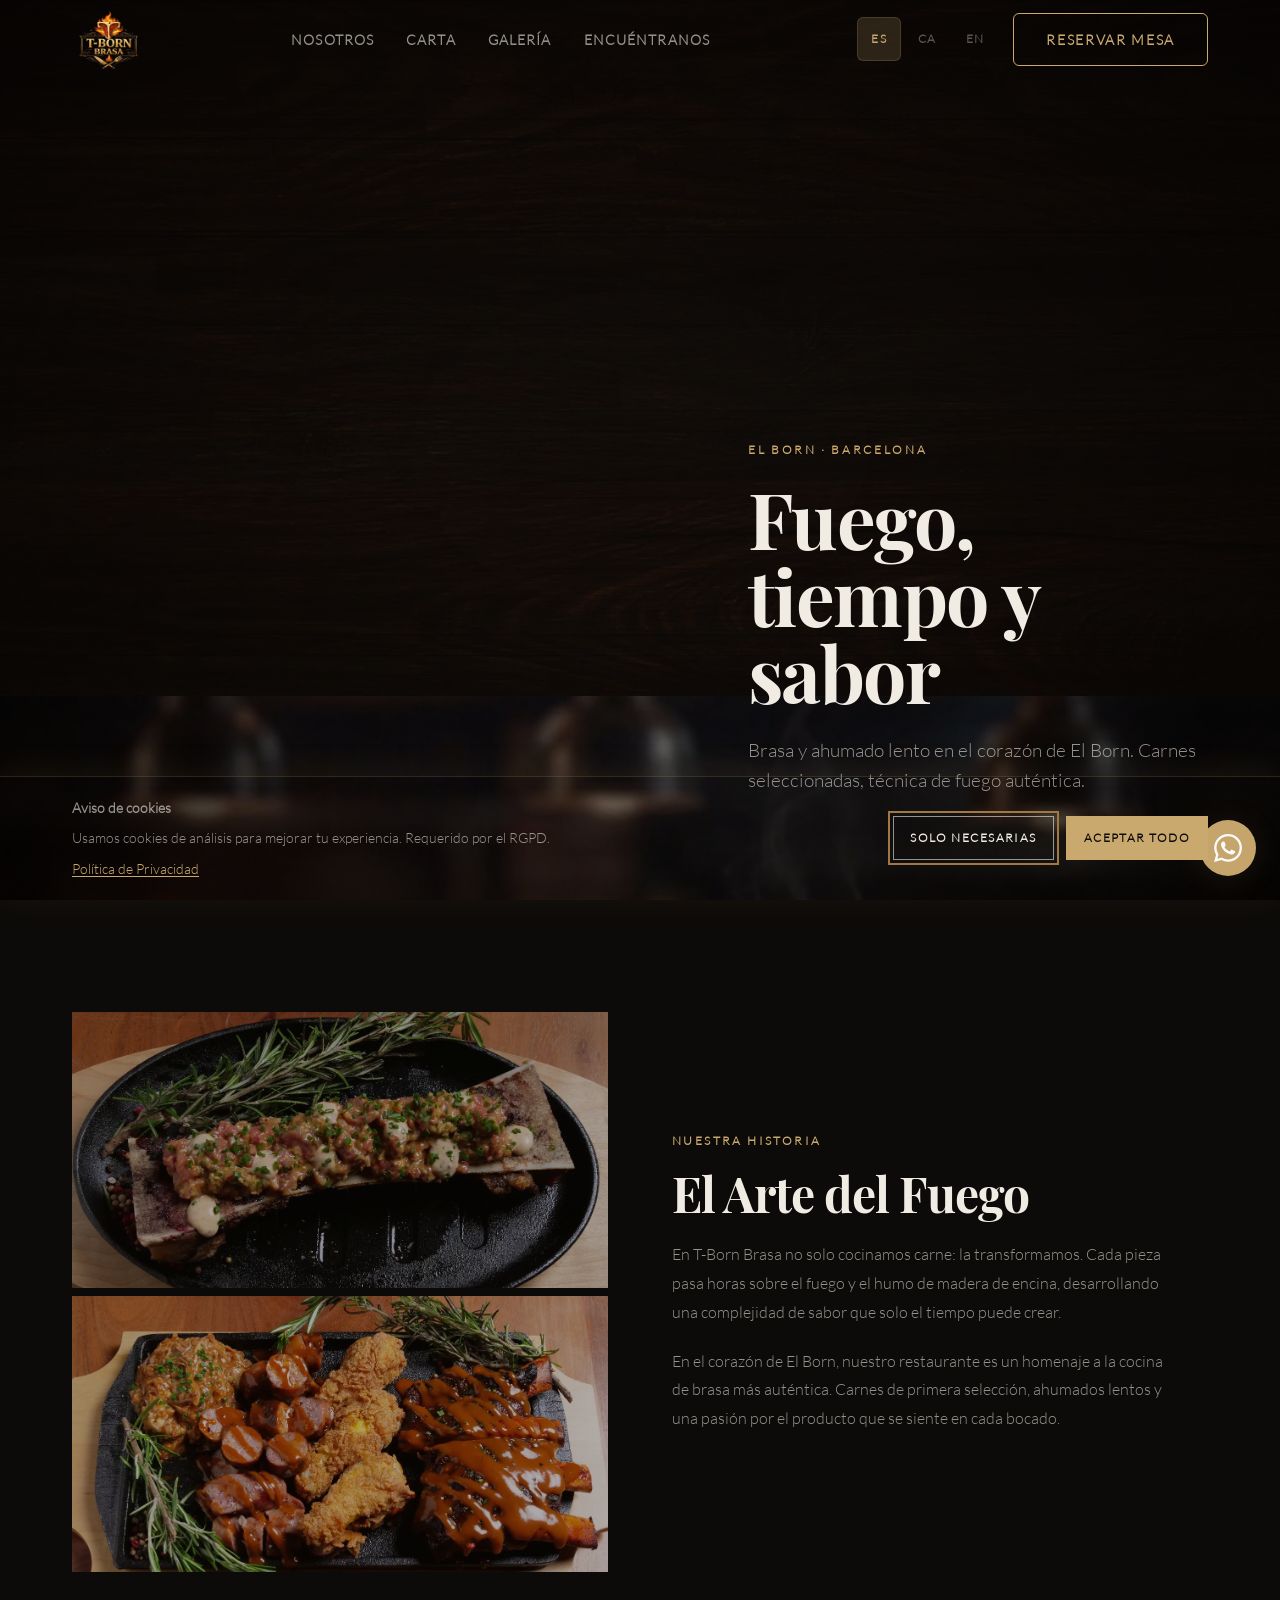
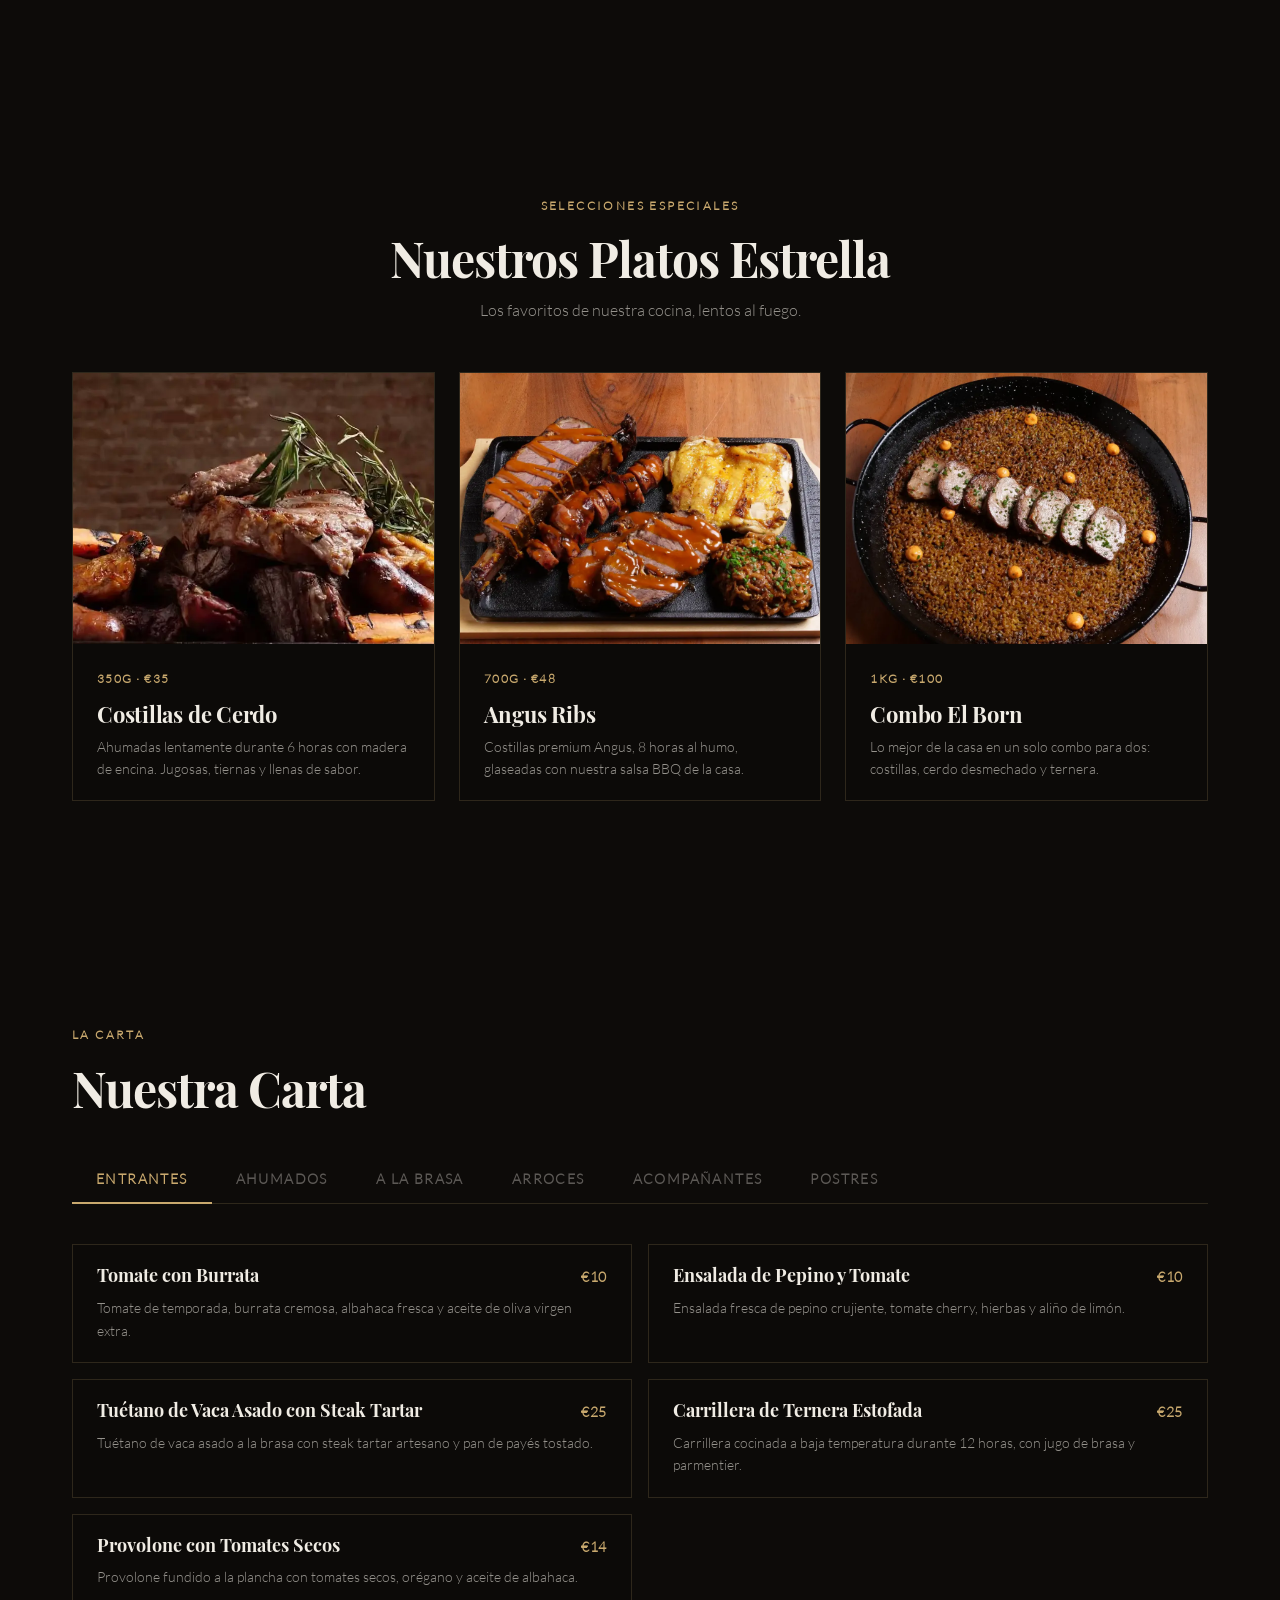
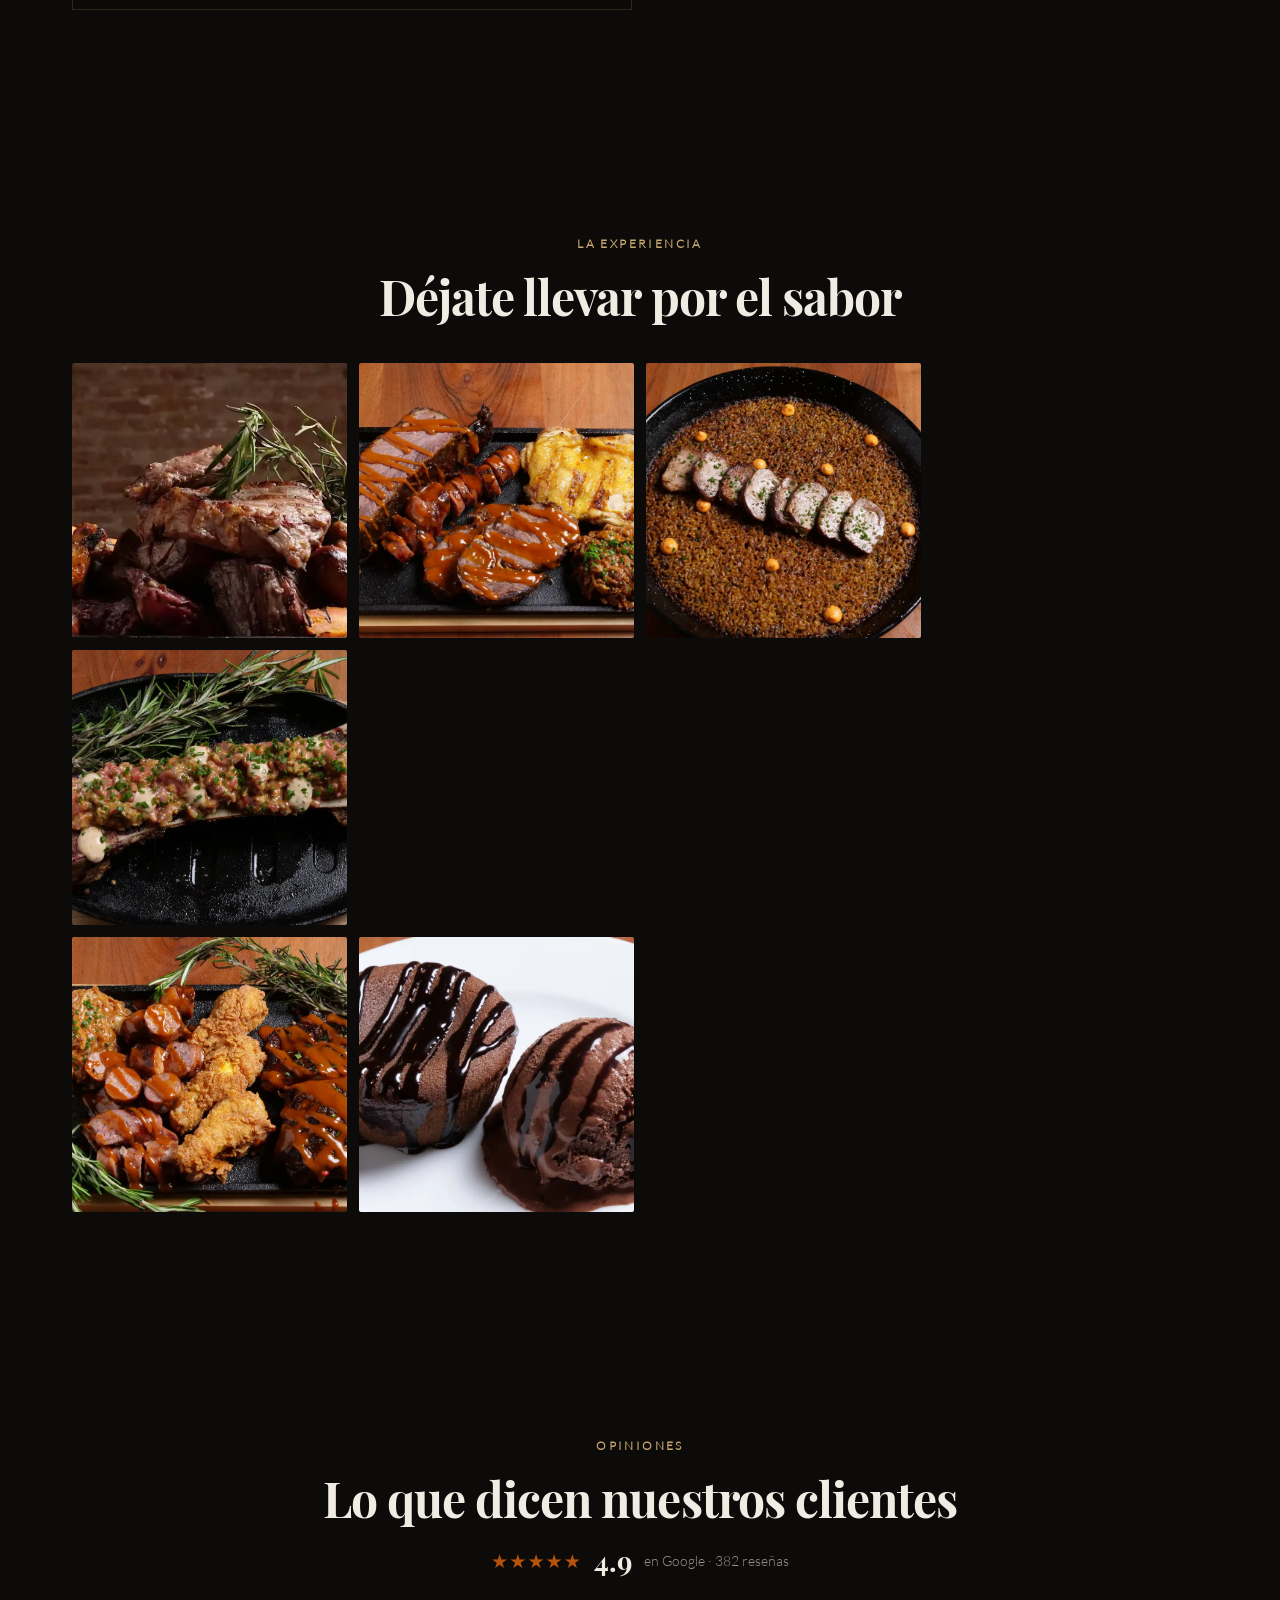
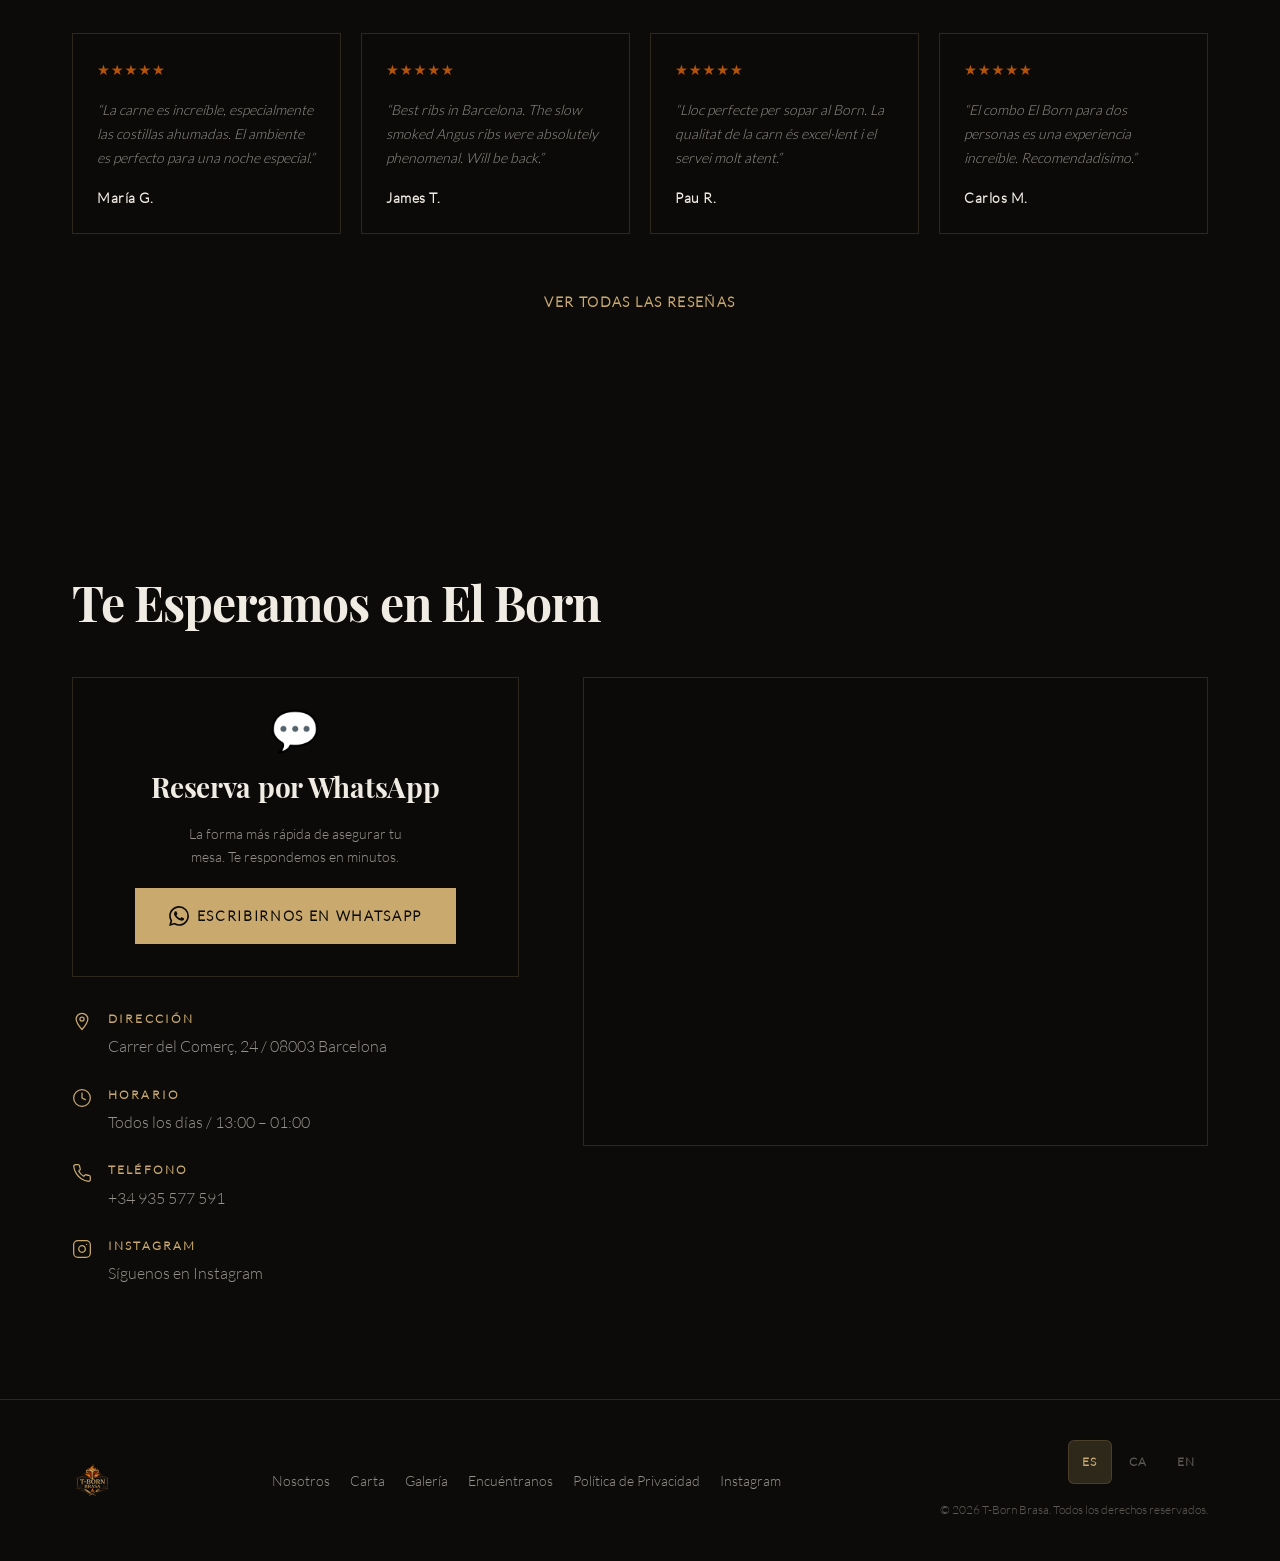
==== commit f1b42e34: "fix: about section two-image stacked layout food5 + food9" ====
--- a/index.html
+++ b/index.html
@@ -226,16 +226,22 @@
 
           <!-- Image (right on desktop, top on mobile) -->
           <div class="about__image-wrap reveal--scale">
-            <img
-              id="about-parallax-img"
-              class="about__image"
-              src="images/food1.webp"
-              alt="Plato de brasa de T-Born Brasa"
-              data-i18n-aria="about.img.alt"
-              width="800"
-              height="600"
-              loading="lazy"
-              decoding="async">
+            <div class="about__image-stack">
+              <picture>
+                <source srcset="images/food5.webp" type="image/webp">
+                <img class="about__stack-img" src="images/food5.webp"
+                     alt="Brasa de leña en T-Born Brasa"
+                     width="800" height="600"
+                     loading="lazy" decoding="async">
+              </picture>
+              <picture>
+                <source srcset="images/food9.webp" type="image/webp">
+                <img class="about__stack-img" src="images/food9.webp"
+                     alt="Costillas ahumadas de T-Born Brasa"
+                     width="800" height="600"
+                     loading="lazy" decoding="async">
+              </picture>
+            </div>
           </div>
 
           <!-- Text (left on desktop) -->
--- a/css/style.css
+++ b/css/style.css
@@ -862,6 +862,26 @@
   will-change: transform;
 }
 
+.about__image-stack {
+  display: flex;
+  flex-direction: column;
+  gap: 8px;
+  height: 100%;
+}
+
+.about__image-stack picture {
+  display: flex;
+  flex: 1;
+  min-height: 0;
+}
+
+.about__stack-img {
+  width: 100%;
+  height: 100%;
+  object-fit: cover;
+  display: block;
+}
+
 .about__text { }
 
 .about__text h2 { margin-bottom: var(--space-5); }
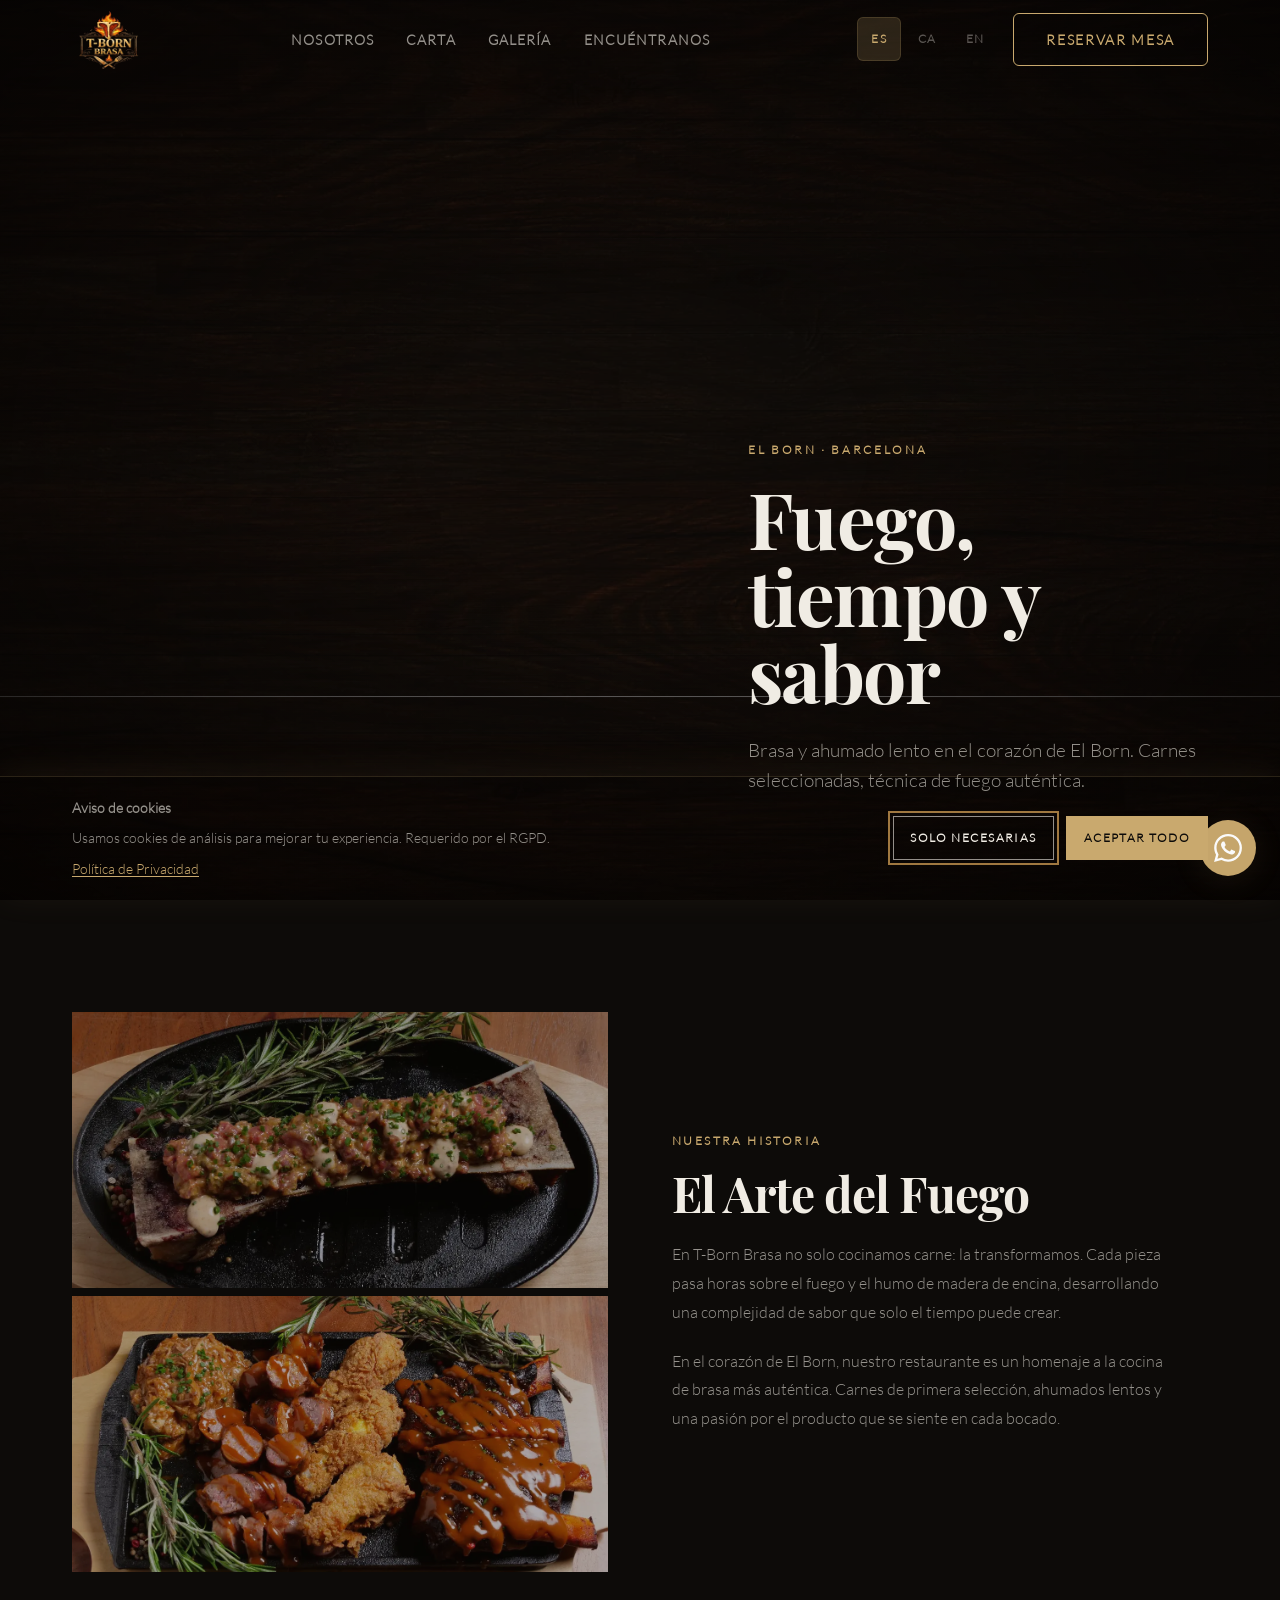
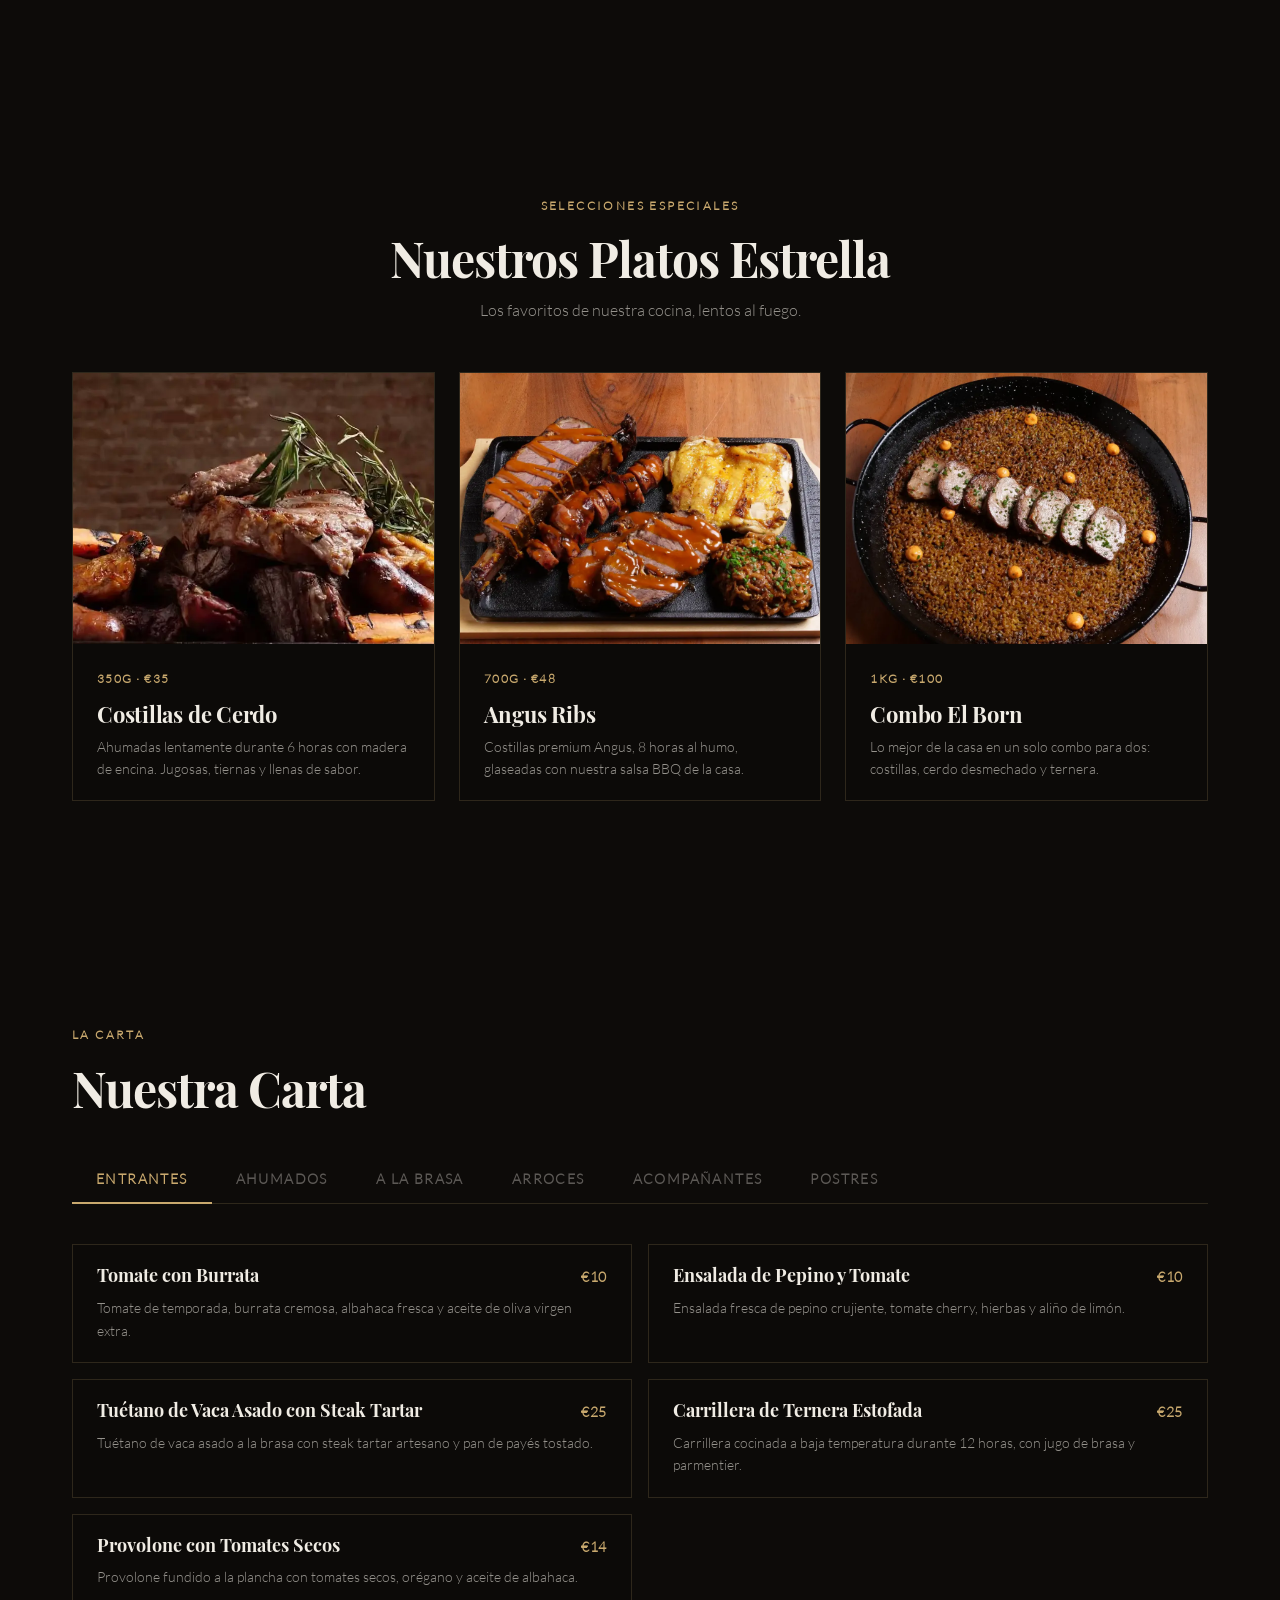
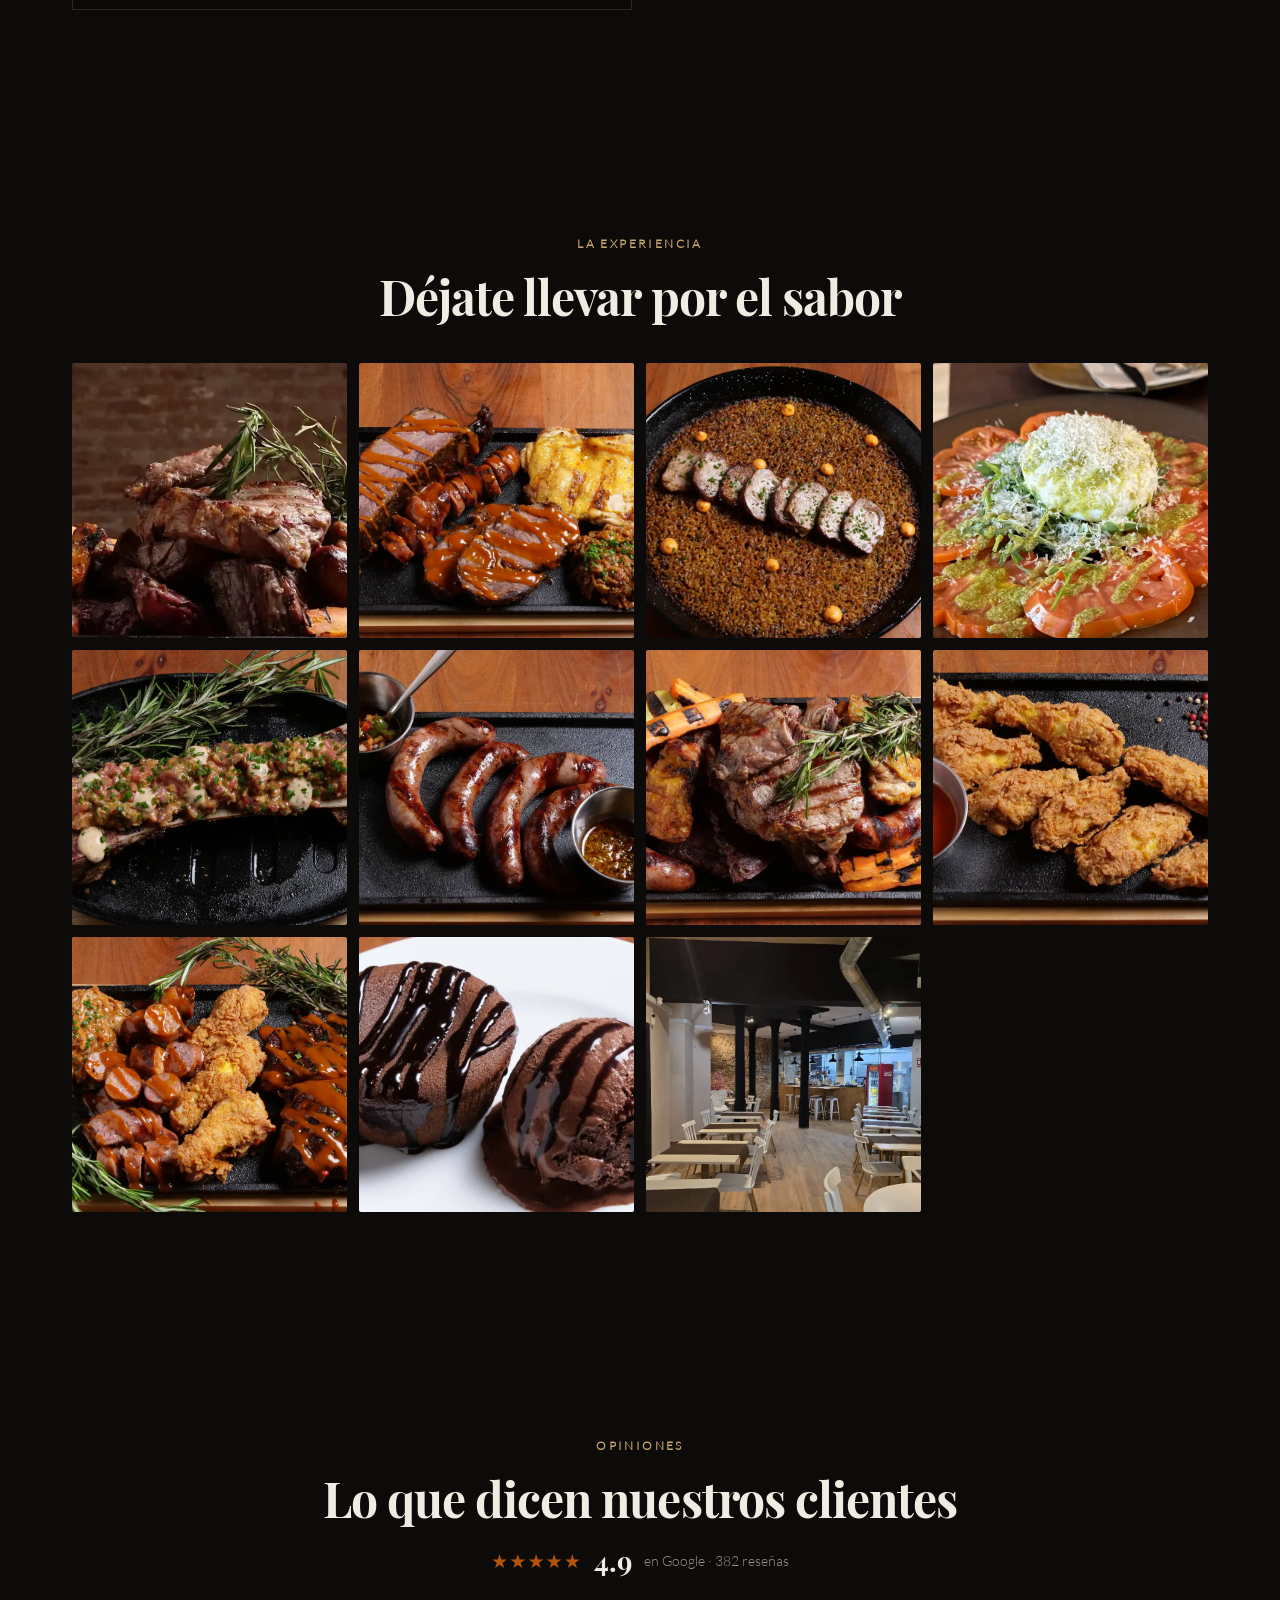
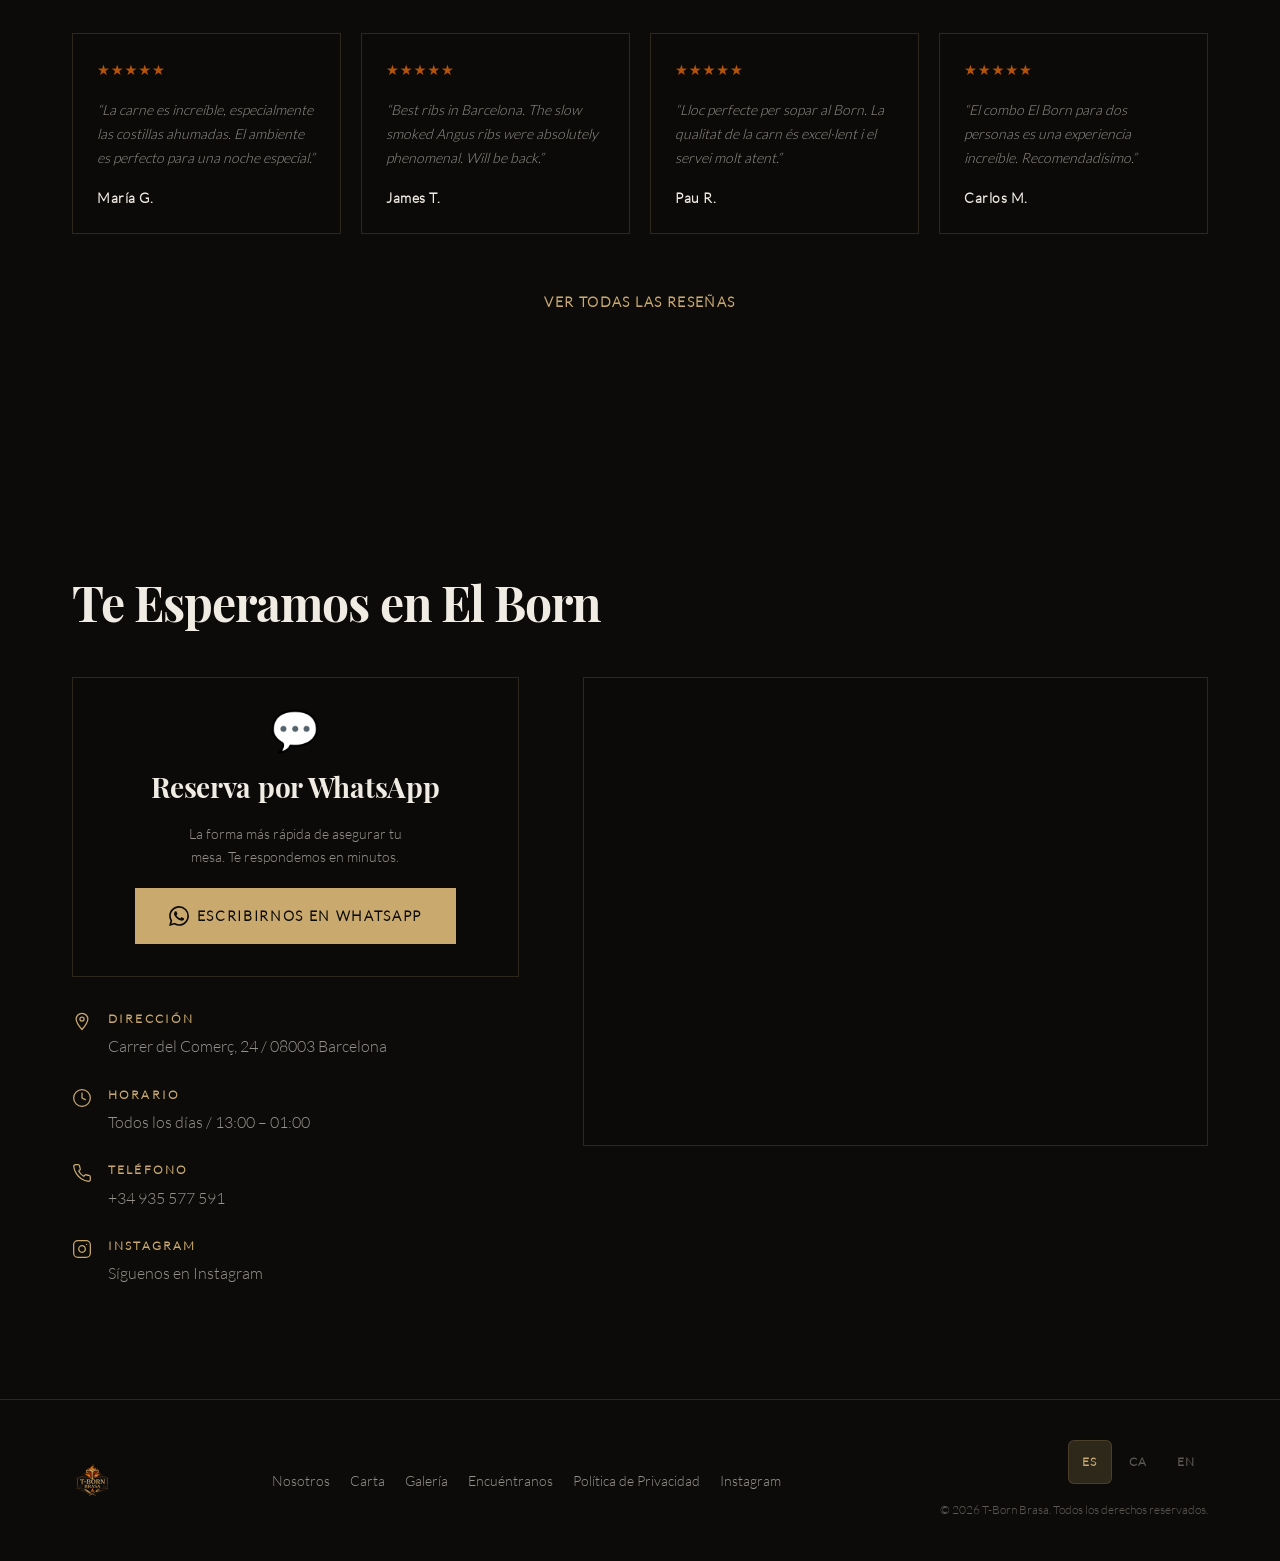
==== commit 00bc4e9f: "fix: replace hero with Hero3, delete old Hero1 files" ====
--- a/index.html
+++ b/index.html
@@ -33,8 +33,8 @@
 
   <!-- Preloads: hero image + both fonts (required per project rules) -->
   <link rel="preload" as="image"
-        href="images/Hero1.webp"
-        imagesrcset="images/Hero1-mobile.webp 750w, images/Hero1.webp 1920w"
+        href="images/Hero3.webp"
+        imagesrcset="images/Hero1-mobile.webp 750w, images/Hero3.webp 1920w"
         imagesizes="100vw"
         fetchpriority="high">
   <link rel="preload" as="font" href="fonts/PlayfairDisplay-Bold.woff2" type="font/woff2" crossorigin>
@@ -192,10 +192,10 @@
       <div class="hero__bg" aria-hidden="true">
         <picture>
           <source media="(max-width: 767px)" srcset="images/Hero1-mobile.webp" type="image/webp">
-          <source srcset="images/Hero1.webp" type="image/webp">
+          <source srcset="images/Hero3.webp" type="image/webp">
           <img
             id="hero-parallax-img"
-            src="images/Hero1.jpg"
+            src="images/Hero3.webp"
             alt=""
             width="1920"
             height="1080"
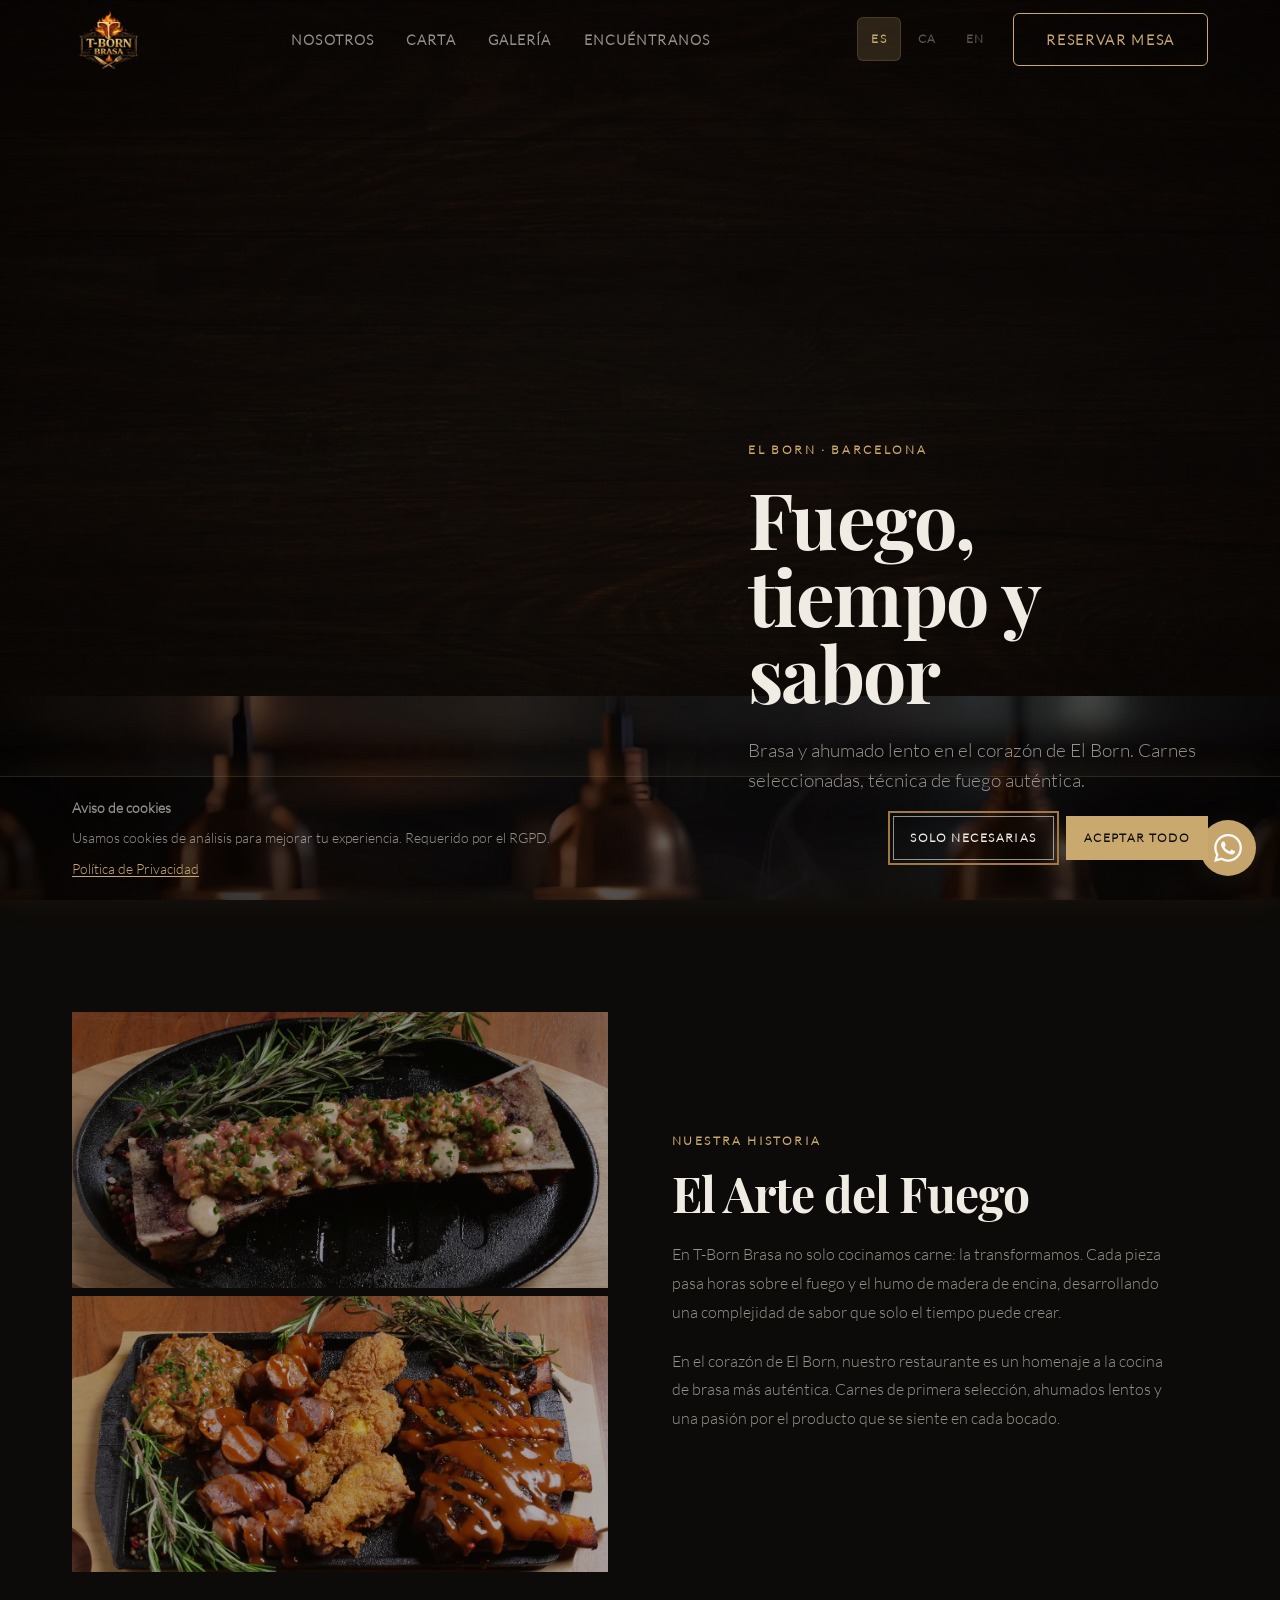
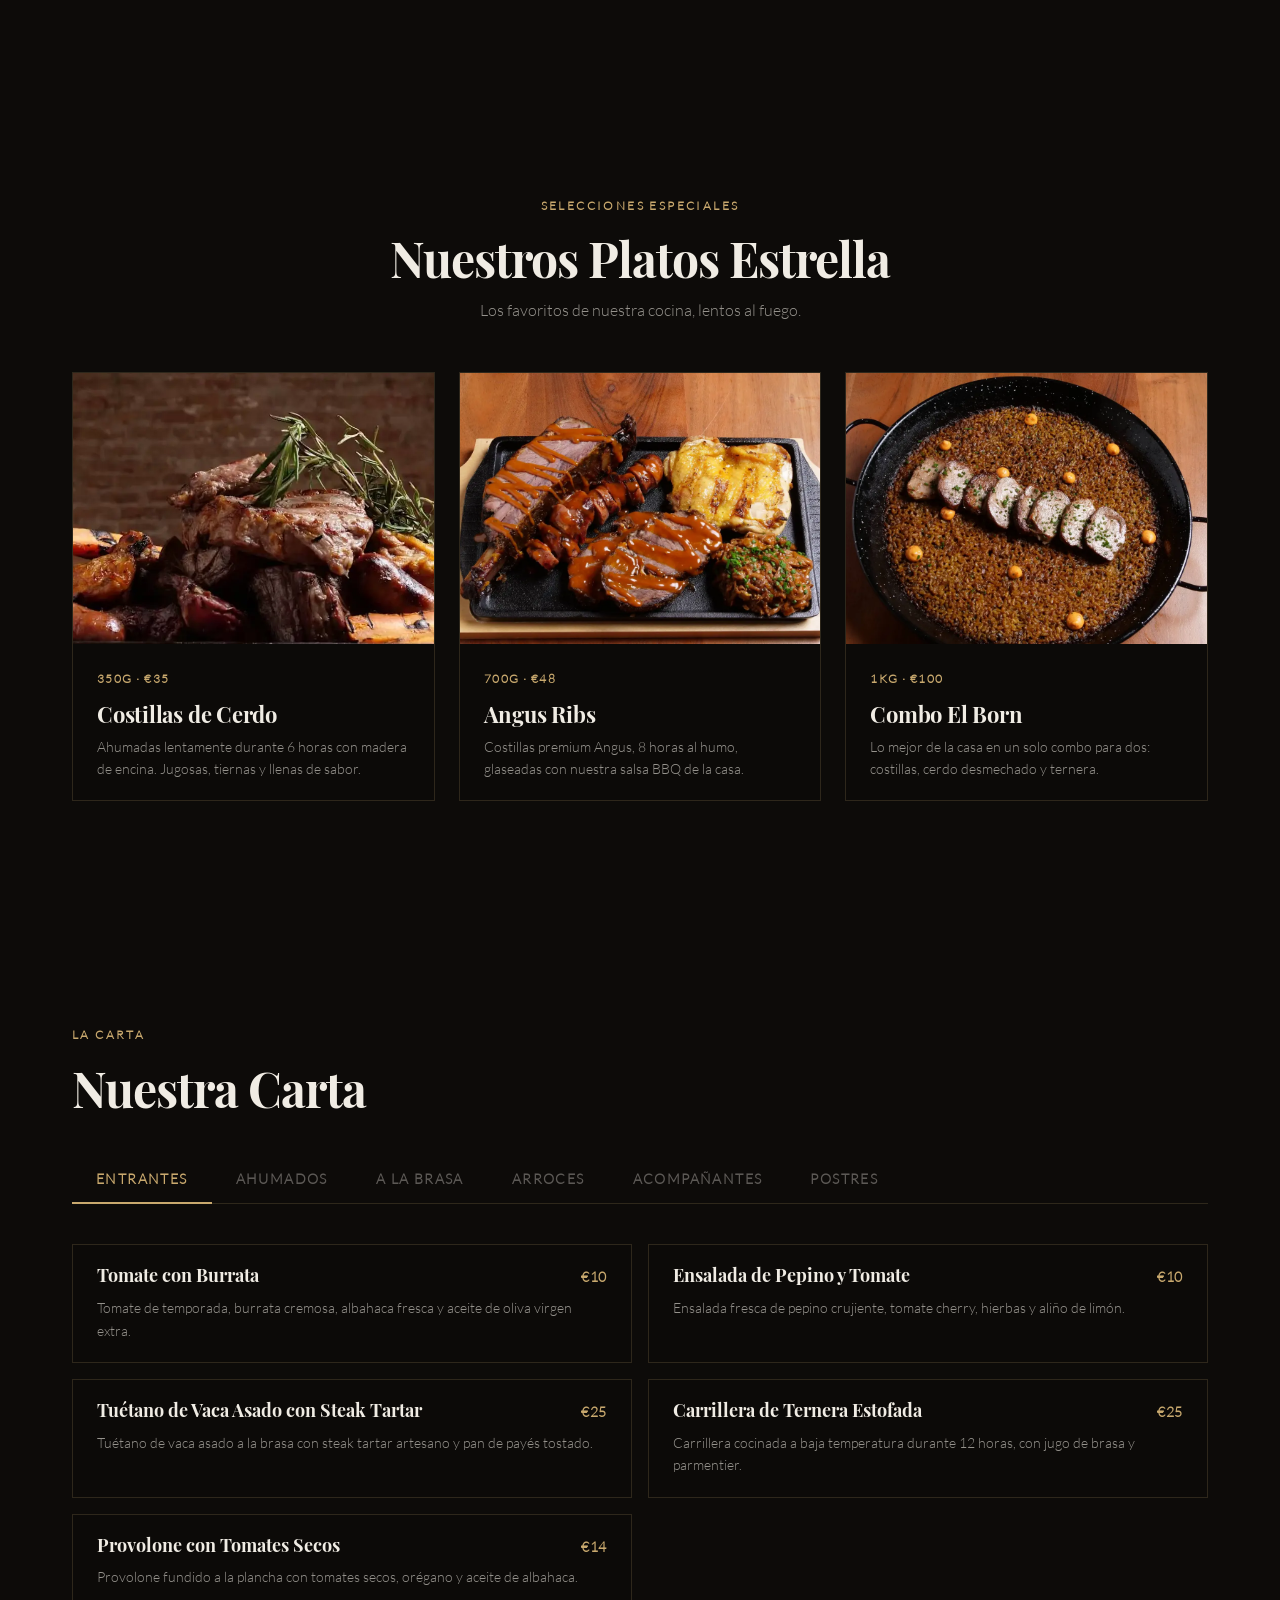
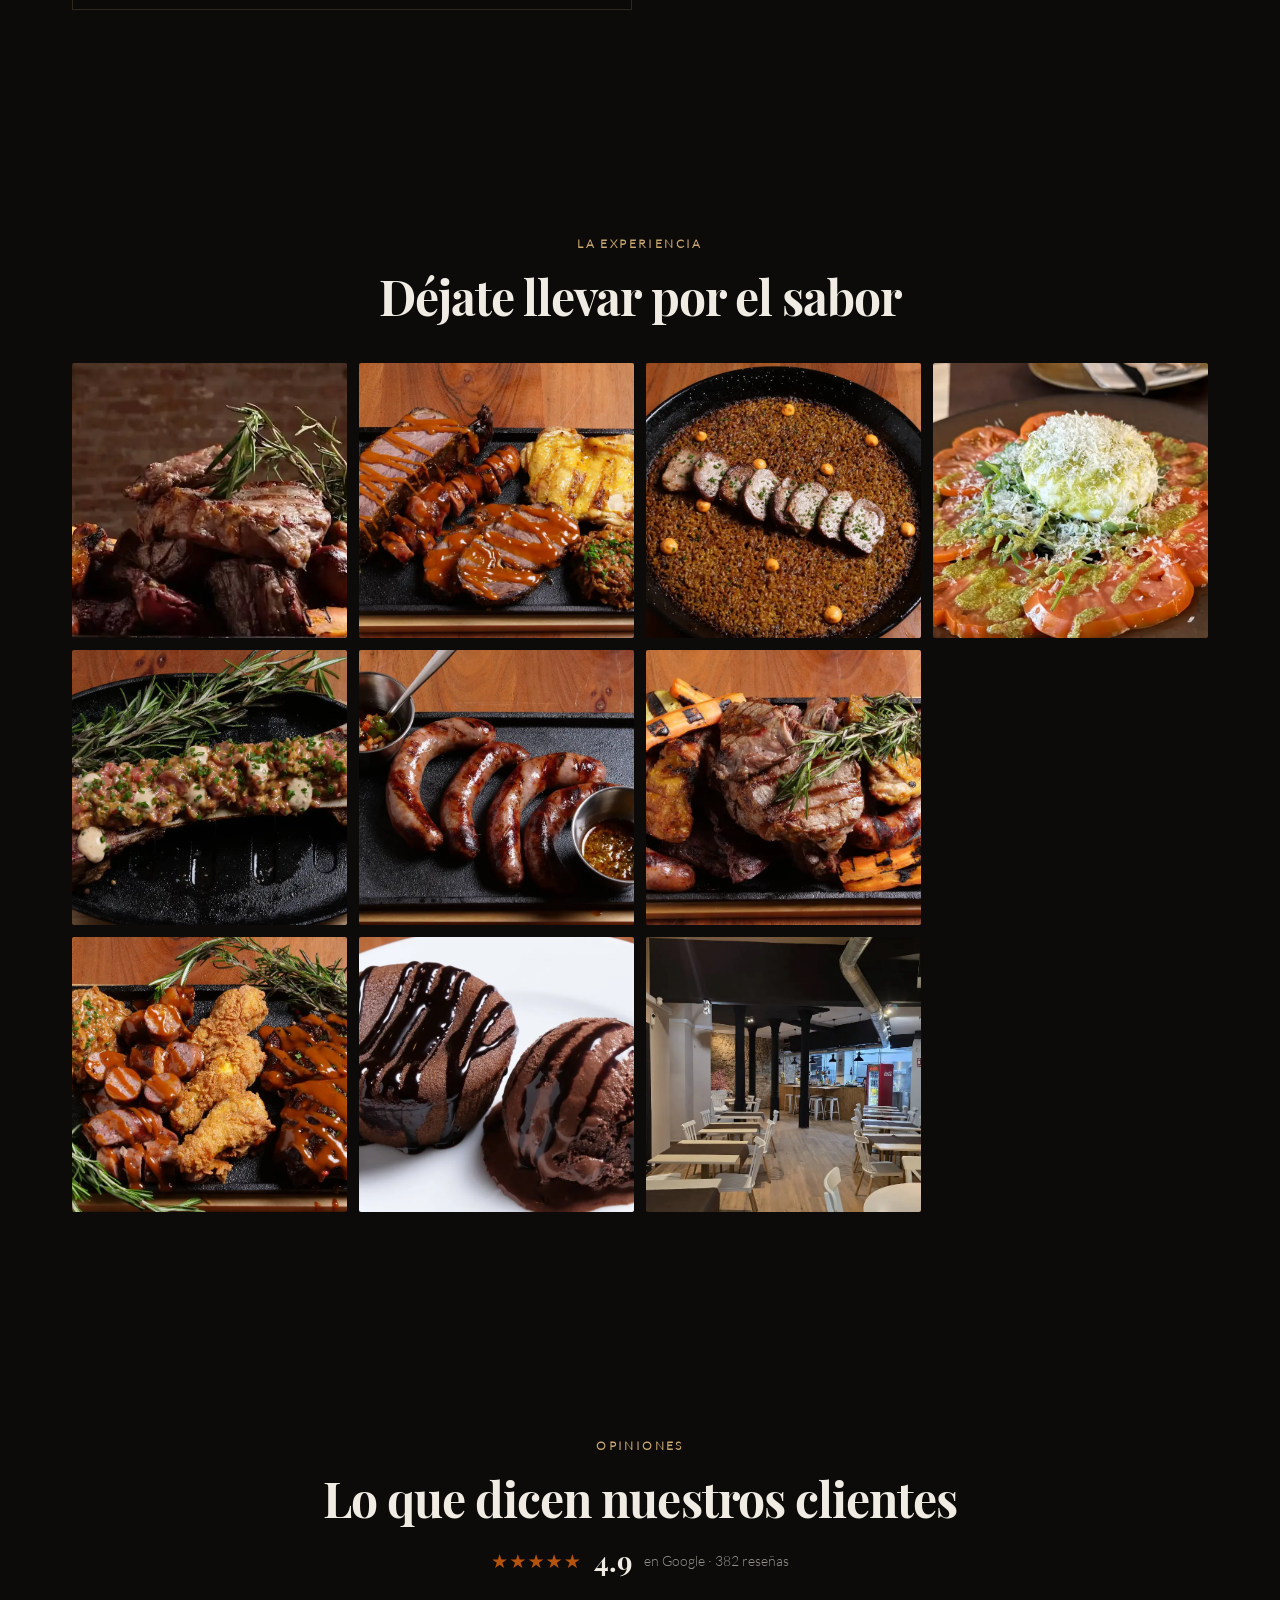
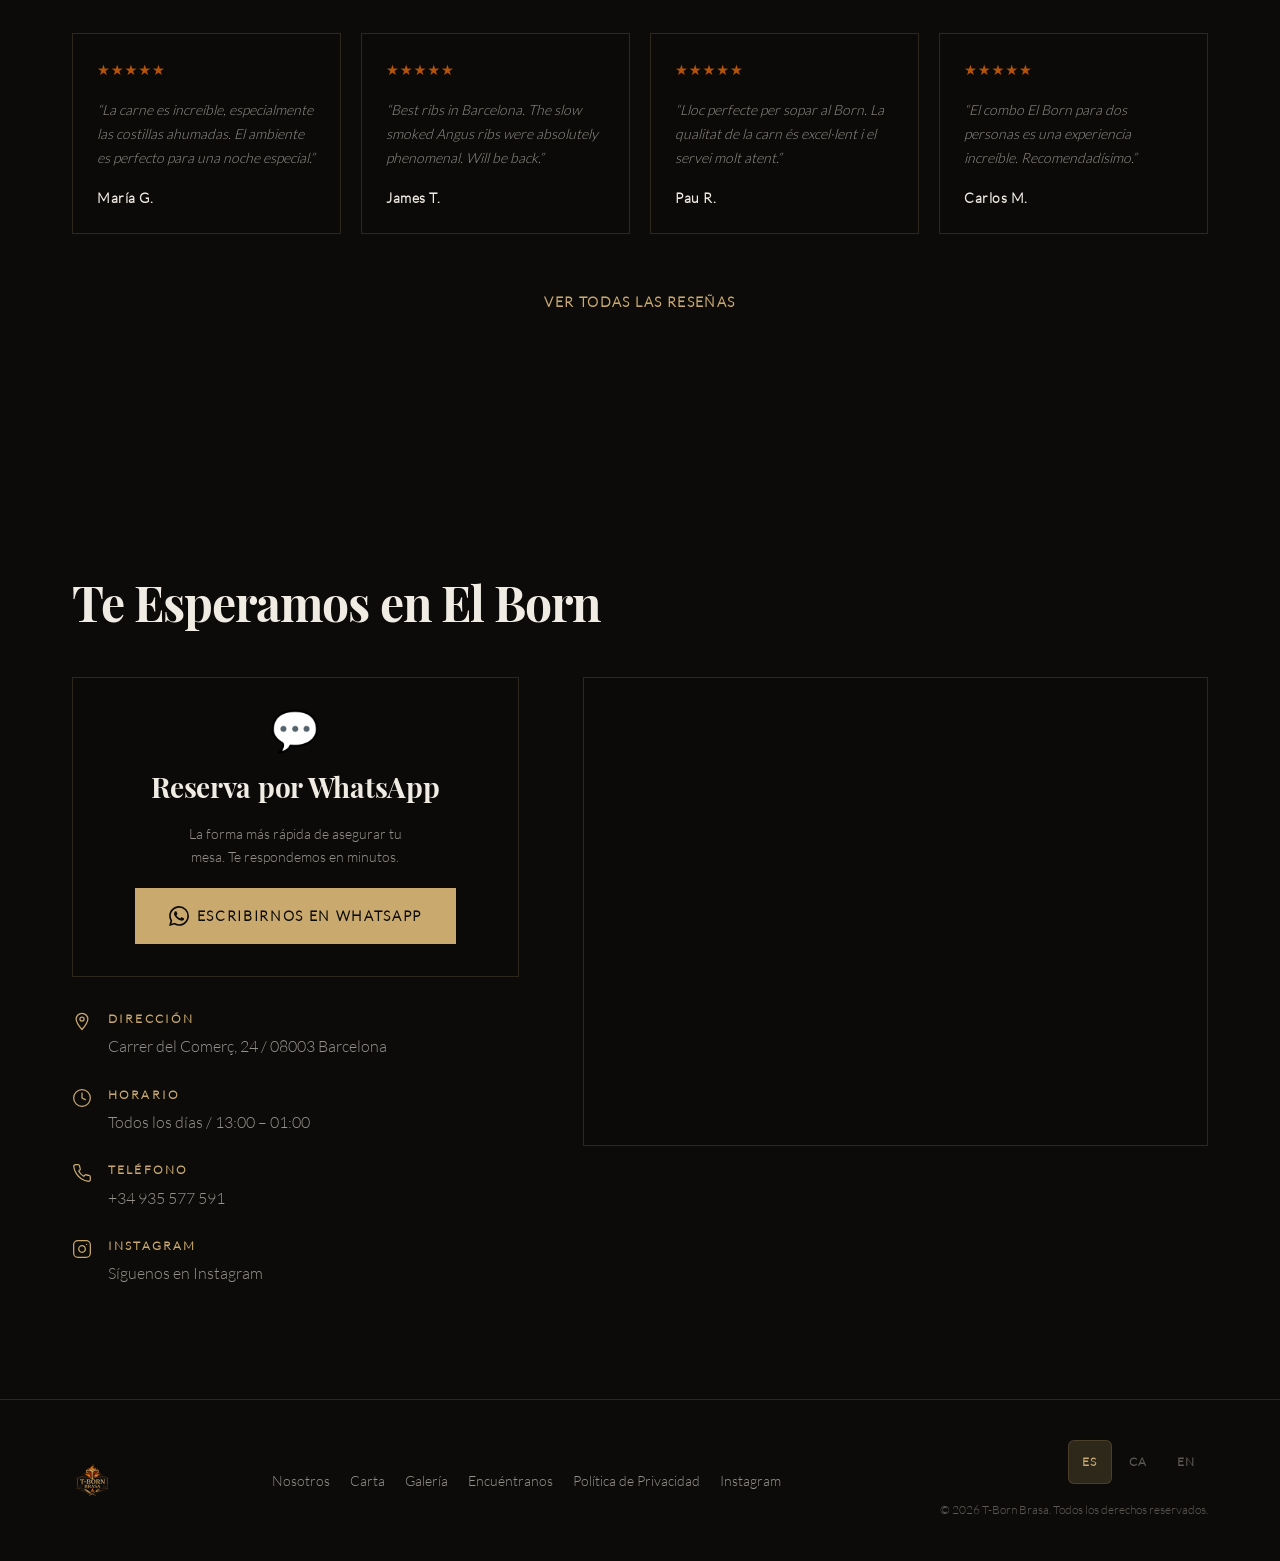
==== commit c01d51e6: "fix: use Hero3.webp for mobile hero, remove Hero1-mobile" ====
--- a/index.html
+++ b/index.html
@@ -34,7 +34,7 @@
   <!-- Preloads: hero image + both fonts (required per project rules) -->
   <link rel="preload" as="image"
         href="images/Hero3.webp"
-        imagesrcset="images/Hero1-mobile.webp 750w, images/Hero3.webp 1920w"
+        imagesrcset="images/Hero3.webp 750w, images/Hero3.webp 1920w"
         imagesizes="100vw"
         fetchpriority="high">
   <link rel="preload" as="font" href="fonts/PlayfairDisplay-Bold.woff2" type="font/woff2" crossorigin>
@@ -191,7 +191,7 @@
       <!-- Background image with parallax -->
       <div class="hero__bg" aria-hidden="true">
         <picture>
-          <source media="(max-width: 767px)" srcset="images/Hero1-mobile.webp" type="image/webp">
+          <source media="(max-width: 767px)" srcset="images/Hero3.webp" type="image/webp">
           <source srcset="images/Hero3.webp" type="image/webp">
           <img
             id="hero-parallax-img"
--- a/css/style.css
+++ b/css/style.css
@@ -659,8 +659,19 @@
 
 .nav__mobile .nav__mobile-cta {
   margin-top: var(--space-6);
-  width: 100%;
-  max-width: 240px;
+  width: fit-content;
+  margin-inline: auto;
+  padding: 1rem 2rem;
+  background-color: var(--color-gold);
+  color: var(--color-dark);
+  border-color: var(--color-gold);
+  border-radius: 6px;
+}
+
+.nav__mobile .nav__mobile-cta:hover,
+.nav__mobile .nav__mobile-cta:focus-visible {
+  background-color: var(--color-gold-dk);
+  border-color: var(--color-gold-dk);
 }
 
 .nav__mobile .nav__lang {
